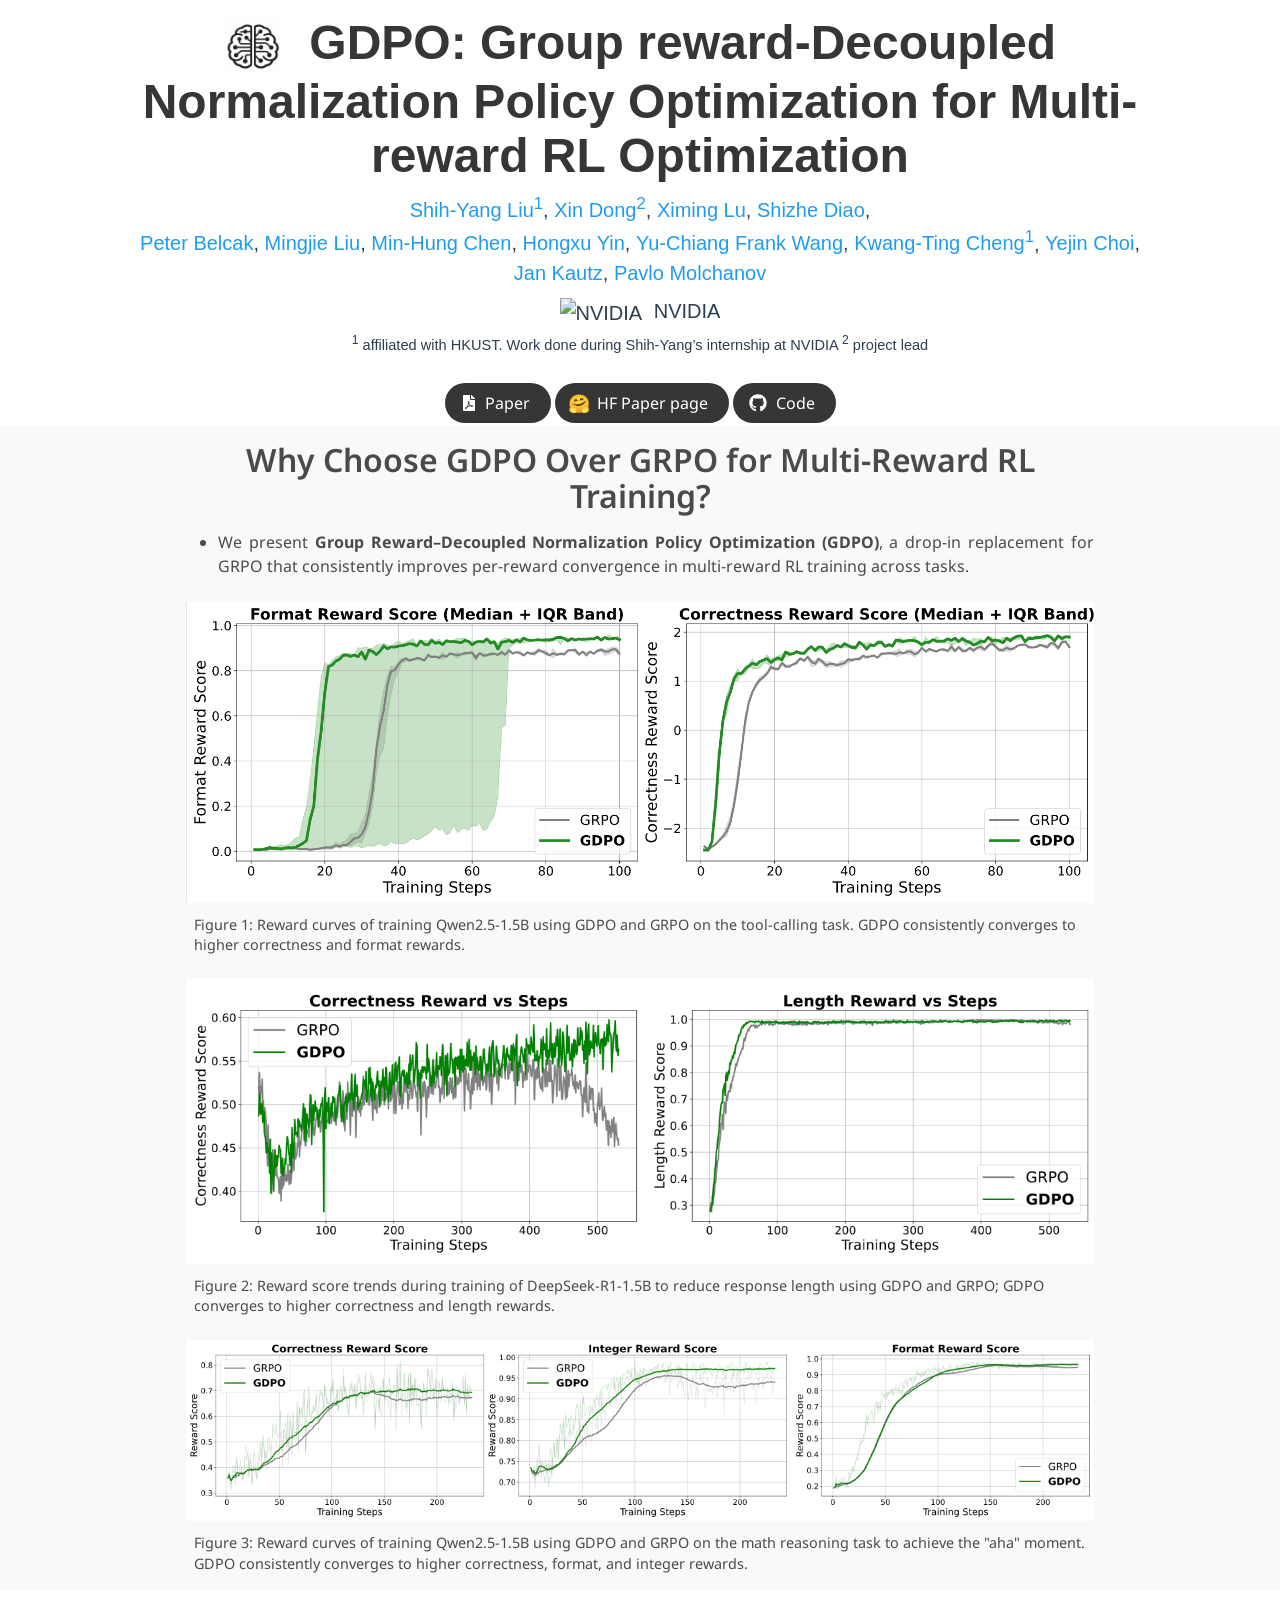
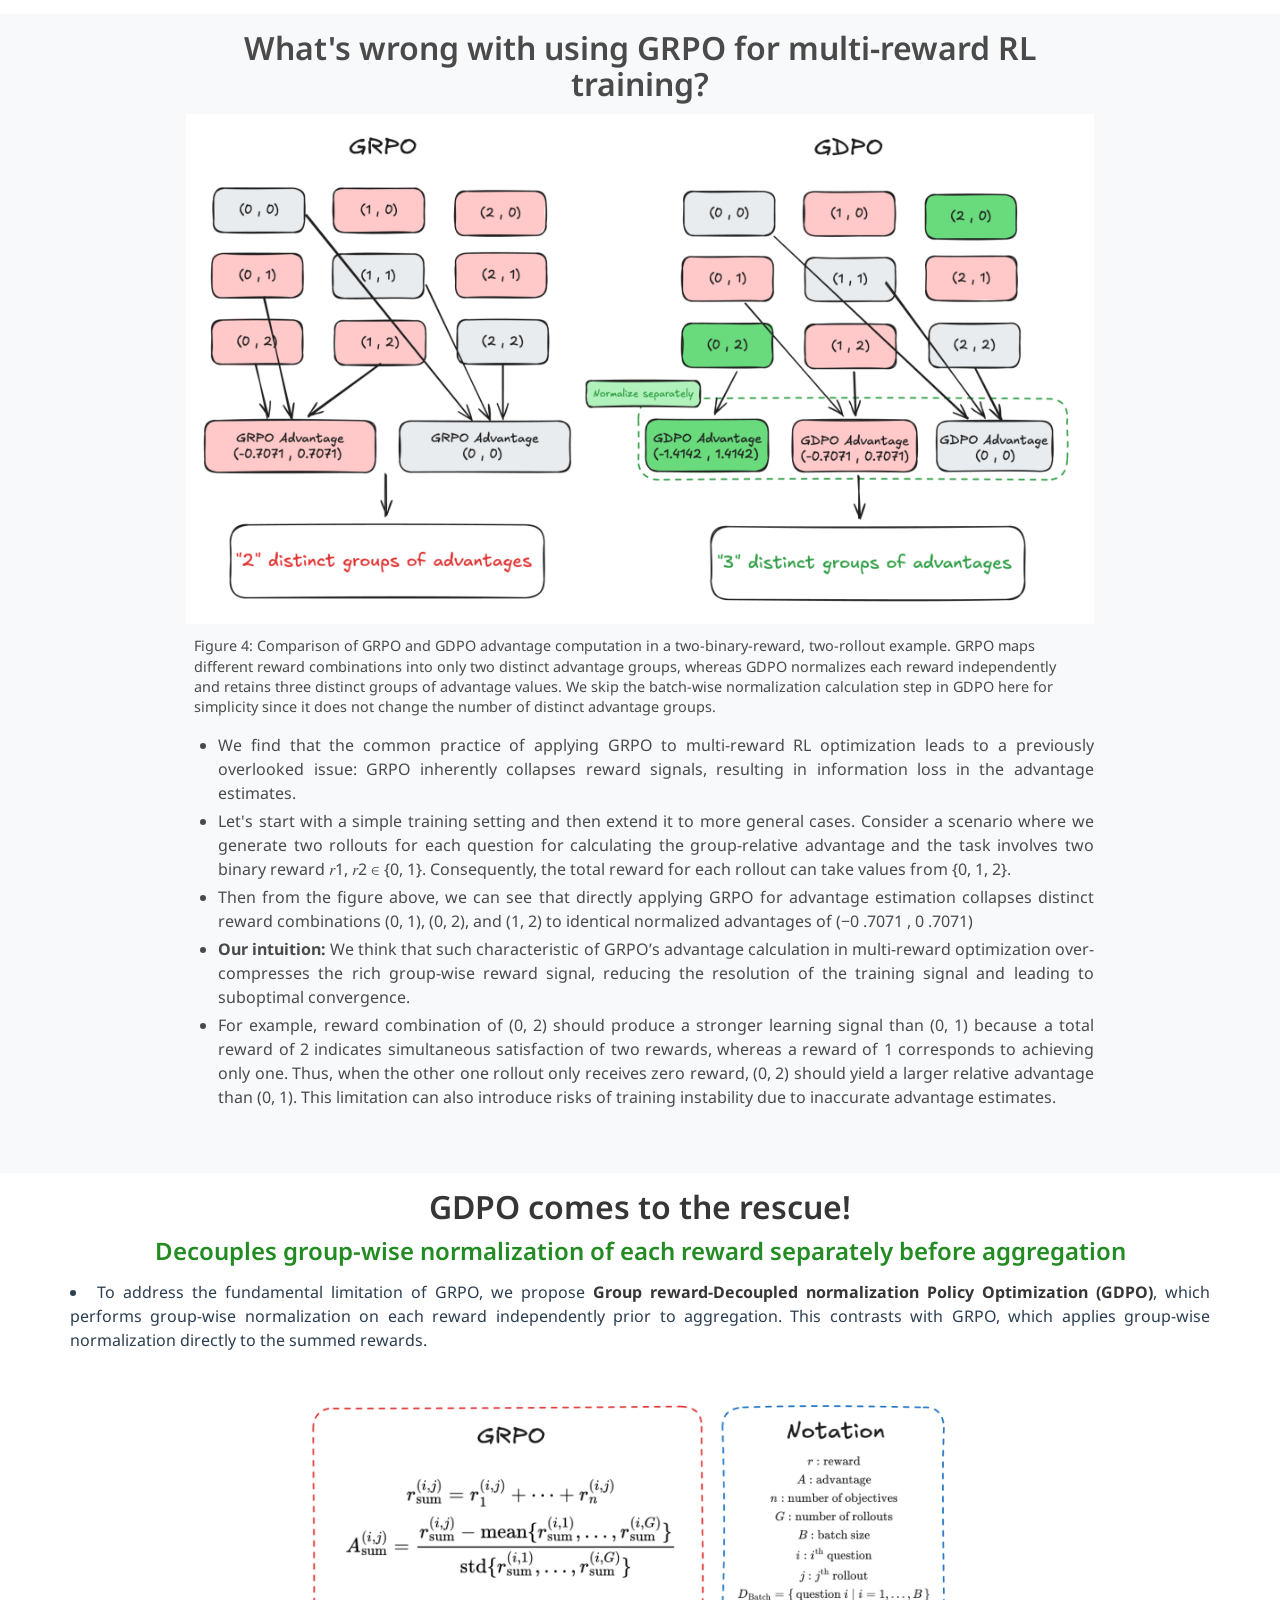
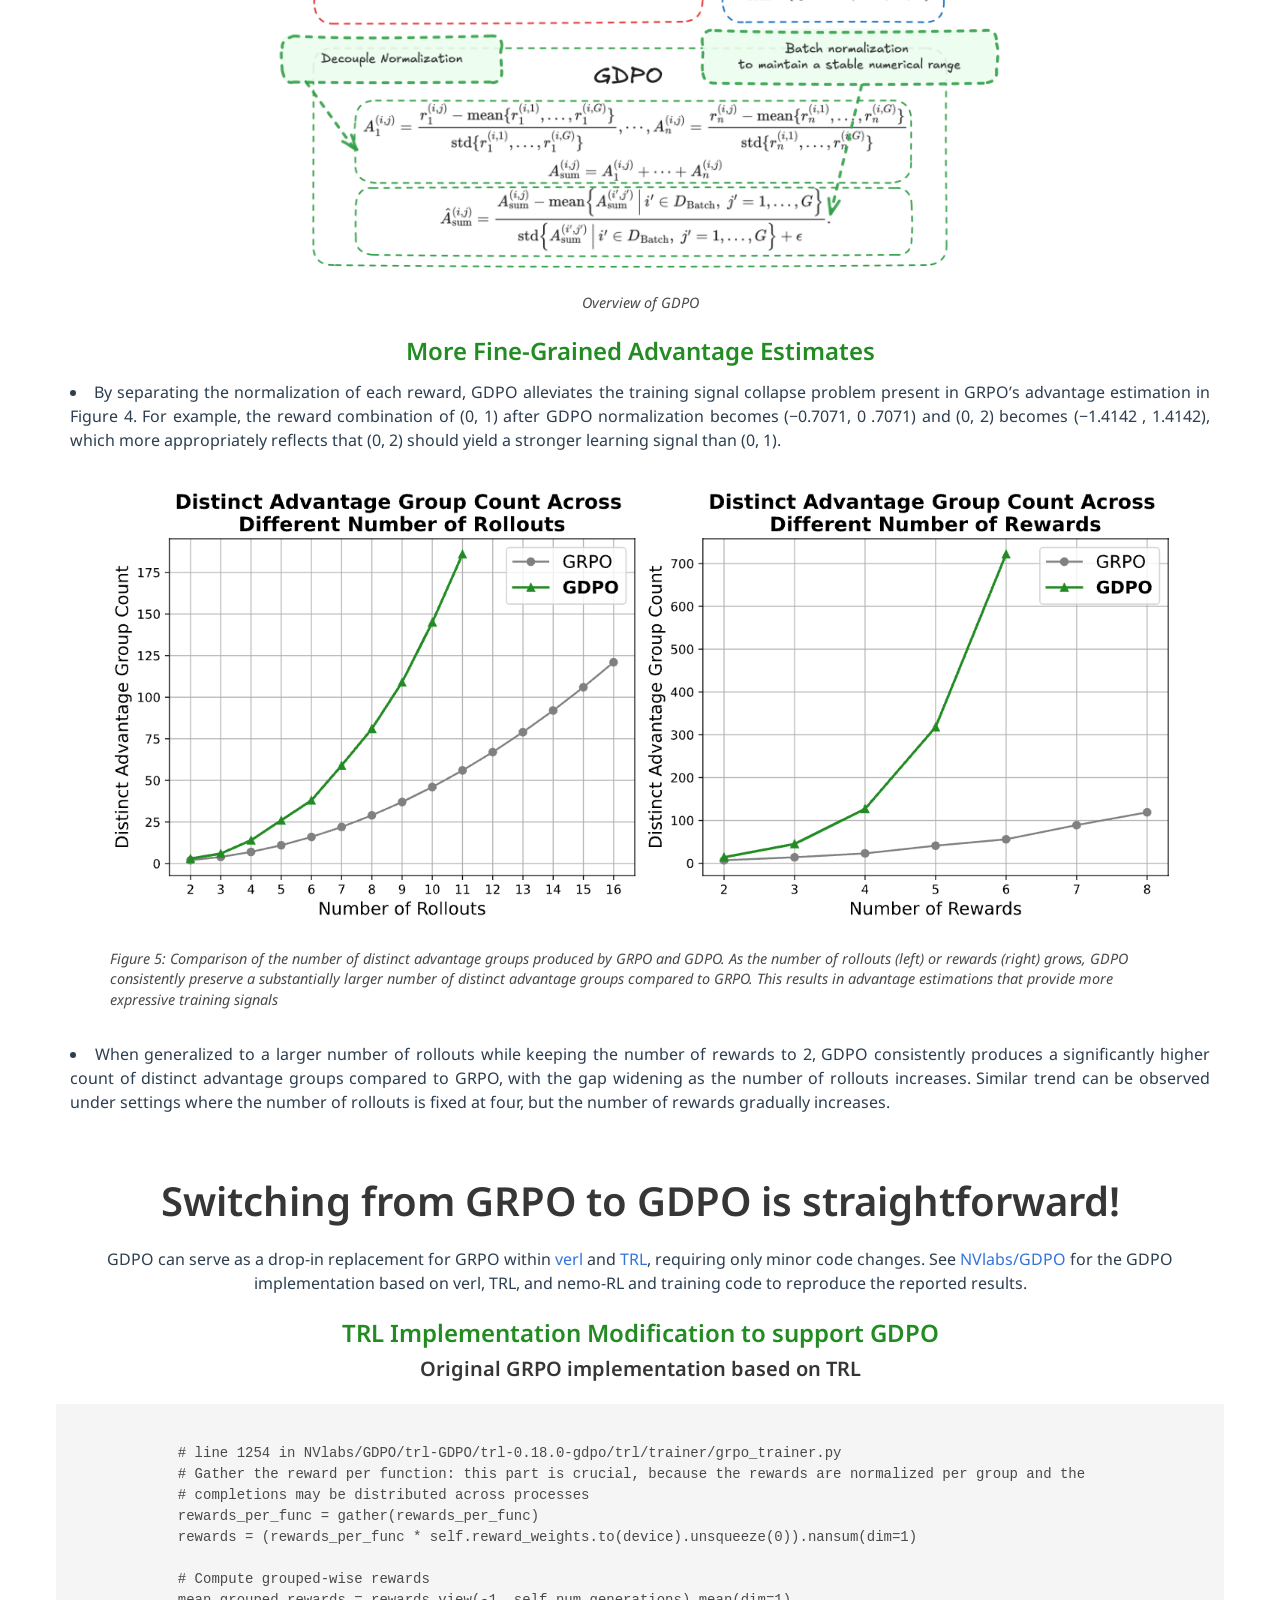
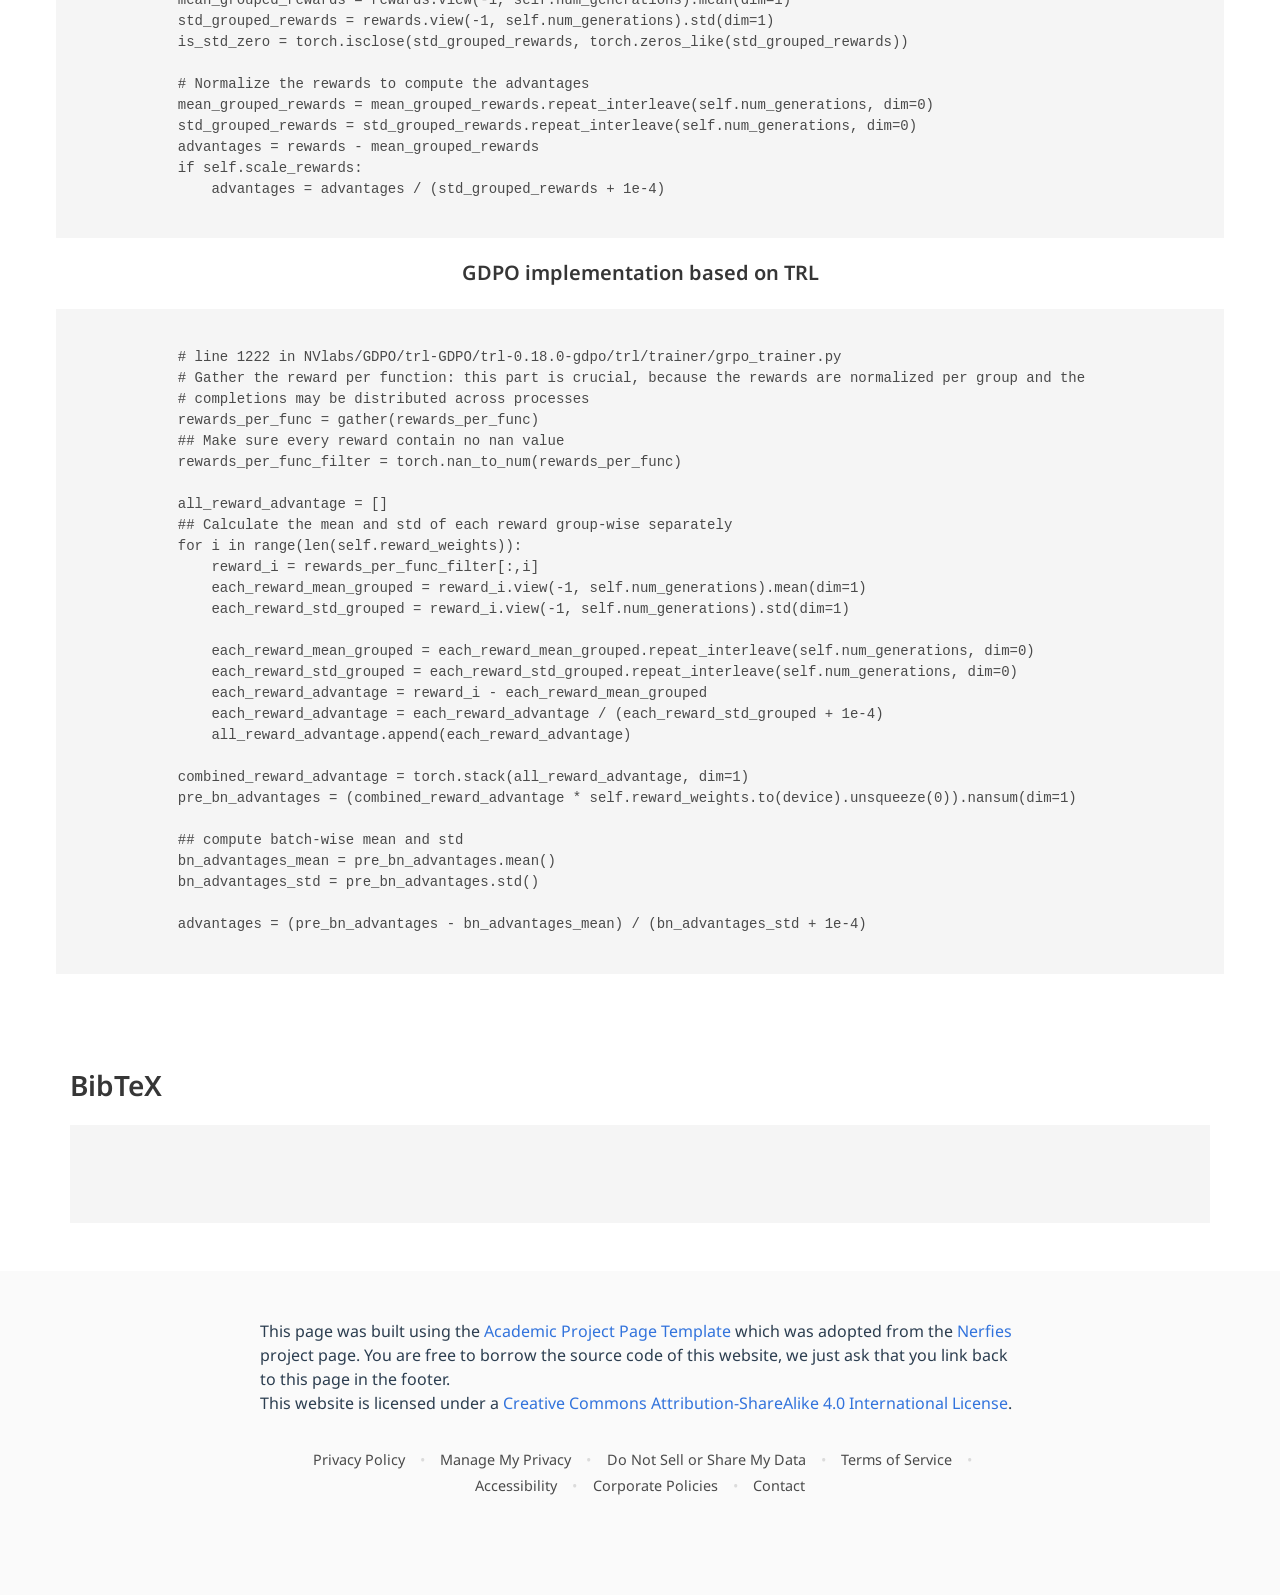
==== index.html @ 25d761a0 "Merge branch 'pages' of github.com:NVlabs/GDPO into pages" ====
<!DOCTYPE html>
<html>
<head>

  

  <meta charset="utf-8">
  <!-- Meta tags for social media banners, these should be filled in appropriatly as they are your "business card" -->
  <!-- Replace the content tag with appropriate information -->
  <meta name="description" content="GDPO: Group reward-Decoupled Normalization Policy Optimization for Multi-reward RL Optimization">
  <meta property="og:title" content="GDPO: Group reward-Decoupled Normalization Policy Optimization for Multi-reward RL Optimization"/>
  <meta property="og:description" content="GDPO: Group reward-Decoupled Normalization Policy Optimization for Multi-reward RL Optimization"/>
  <meta property="og:url" content="https://research.nvidia.com/labs/lpr/gdpo_rl/"/>
  <!-- Path to banner image, should be in the path listed below. Optimal dimenssions are 1200X630-->
  <meta property="og:image" content="static/image/your_banner_image.png" />
  <meta property="og:image:width" content="1200"/>
  <meta property="og:image:height" content="630"/>


  <meta name="twitter:title" content="GDPO: Group reward-Decoupled Normalization Policy Optimization for Multi-reward RL Optimization">
  <meta name="twitter:description" content="GDPO: Group reward-Decoupled Normalization Policy Optimization for Multi-reward RL Optimization">
  <!-- Path to banner image, should be in the path listed below. Optimal dimenssions are 1200X600-->
  <meta name="twitter:image" content="static/images/your_twitter_banner_image.png">
  <meta name="twitter:card" content="summary_large_image">
  <!-- Keywords for your paper to be indexed by-->
  <meta name="keywords" content="KEYWORDS SHOULD BE PLACED HERE">
  <meta name="viewport" content="width=device-width, initial-scale=1">

  <title>GDPO: Group reward-Decoupled Normalization
Policy Optimization for Multi-reward RL
Optimization</title>
  <link rel="icon" type="image/x-icon" href="static/images/gdpo_brain.png">
  <link href="https://fonts.googleapis.com/css?family=Google+Sans|Noto+Sans|Castoro"
  rel="stylesheet">

  <link rel="stylesheet" href="static/css/bulma.min.css">
  <link rel="stylesheet" href="static/css/bulma-carousel.min.css">
  <link rel="stylesheet" href="static/css/bulma-slider.min.css">
  <link rel="stylesheet" href="static/css/fontawesome.all.min.css">
  <link rel="stylesheet"
  href="https://cdn.jsdelivr.net/gh/jpswalsh/academicons@1/css/academicons.min.css">
  <link rel="stylesheet" href="static/css/index.css">

  <link rel="stylesheet" href="https://cdn.jsdelivr.net/npm/bulma@0.9.4/css/bulma.min.css">
  <link rel="stylesheet" href="static/css/index.css">
  <script src="https://d3js.org/d3.v7.min.js"></script>
  <script src="https://code.jquery.com/jquery-3.2.1.slim.min.js" integrity="sha384-KJ3o2DKtIkvYIK3UENzmM7KCkRr/rE9/Qpg6aAZGJwFDMVNA/GpGFF93hXpG5KkN" crossorigin="anonymous"></script>
  <script src="https://ajax.googleapis.com/ajax/libs/jquery/3.5.1/jquery.min.js"></script>
  <script src="https://documentcloud.adobe.com/view-sdk/main.js"></script>
  <script defer src="static/js/fontawesome.all.min.js"></script>
  <script src="static/js/bulma-carousel.min.js"></script>
  <script src="static/js/bulma-slider.min.js"></script>
  <script src="static/js/index.js"></script>

  <link rel="stylesheet"
        href="https://cdnjs.cloudflare.com/ajax/libs/highlight.js/10.0.3/styles/default.min.css">
  <script src="https://cdnjs.cloudflare.com/ajax/libs/highlight.js/10.0.3/highlight.min.js"></script>
  <script>hljs.initHighlightingOnLoad();</script>

  <!-- MathJax for LaTeX rendering -->
  <script>
    MathJax = {
      tex: {
        inlineMath: [['\\(', '\\)']],
        displayMath: [['\\[', '\\]']],
        processEscapes: true,
        processEnvironments: true
      },
      options: {
        skipHtmlTags: ['script', 'noscript', 'style', 'textarea', 'pre']
      }
    };
  </script>
  <script src="https://cdn.jsdelivr.net/npm/mathjax@3/es5/tex-mml-chtml.js" id="MathJax-script" async></script>
  
  <link rel="stylesheet" href="https://cdn.jsdelivr.net/npm/bulma@0.9.3/css/bulma.min.css">
  <link rel="stylesheet" href="static/css/index.css">
  <link rel="stylesheet" href="https://cdnjs.cloudflare.com/ajax/libs/font-awesome/6.4.0/css/all.min.css">

  <script src="https://d3js.org/d3.v7.min.js"></script>
  <script src="https://d3js.org/d3.v7.min.js"></script>
  <script src="https://unpkg.com/d3-sankey@0.12.3/dist/d3-sankey.min.js"></script>
  <script src="https://ajax.googleapis.com/ajax/libs/jquery/3.5.1/jquery.min.js"></script>
  <script src="https://documentcloud.adobe.com/view-sdk/main.js"></script>
  <script defer src="static/js/fontawesome.all.min.js"></script>
  <script src="static/js/bulma-carousel.min.js"></script>
  <script src="static/js/bulma-slider.min.js"></script>
  <script src="static/js/index.js"></script>
  <script src="document_samples.js"></script>
<!-- OneTrust Cookies Consent Notice start for nvidia.com -->
<script src="https://cdn.cookielaw.org/scripttemplates/otSDKStub.js" data-document-language="true" type="text/javascript" charset="UTF-8" data-domain-script="3e2b62ff-7ae7-4ac5-87c8-d5949ecafff5" ></script>
<script type="text/javascript">
function OptanonWrapper() {       
        var event = new Event('bannerLoaded');
        window.dispatchEvent(event);
    }
</script>
<!-- OneTrust Cookies Consent Notice end for nvidia.com -->
<script type="text/javascript" src="https://images.nvidia.com/aem-dam/Solutions/ot-js/ot-custom.js"></script>

<style>
  .policy-links {
    margin-top: 2rem;
    font-size: 0.9rem;
    line-height: 1.8;
  }
  
  .policy-link {
    color: #4a4a4a;
    padding: 0.2rem 0.5rem;
    transition: color 0.3s, background-color 0.3s;
    border-radius: 4px;
  }
  
  .policy-link:hover {
    color: #3273dc;
    background-color: #f5f5f5;
    text-decoration: none;
  }
  
  .separator {
    margin: 0 0.2rem;
    color: #dbdbdb;
  }
  
  @media screen and (max-width: 768px) {
    .policy-links {
      display: flex;
      flex-wrap: wrap;
      justify-content: center;
    }
    
    .policy-link {
      margin: 0.3rem;
    }
    
    .separator {
      display: none;
    }
  }
  
  /* Add these custom styles to your existing styles */
  .container.is-fullwidth {
    max-width: 100%;
    width: 100%;
    padding: 0 1rem;
  }
  
  .content figure.image img.large-diagram {
    width: 100%;
    max-height: 500px;
    object-fit: contain;
  }
  
  .results-table-container {
    overflow-x: auto;
    max-width: 100%;
    width: 100%;
    margin: 0;
    padding: 0;
  }
  
  .table-wrapper {
    padding: 0;
  }
  
  .compact-table {
    font-size: 0.75rem !important;
    width: 100%;
  }
  
  .compact-table th, 
  .compact-table td {
    padding: 0.4em 0.5em !important;
    white-space: nowrap;
  }

  .compact-table strong {
    font-weight: 700;
    color: #209cee;
  }
  
  @media screen and (max-width: 1023px) {
    .results-table-container {
      margin-left: -1rem;
      margin-right: -1rem;
      width: calc(100% + 2rem);
    }
  }
  
  @media screen and (min-width: 1024px) {
    .container.is-fullwidth {
      padding: 0 2rem;
    }
  }

  /* Extend the width of the Pre-training from Scratch section too */
  .container.is-wider {
    max-width: 1344px;
    margin: 0 auto;
  }

  /* 修改图片说明文字样式：单行居中，多行左对齐 */
  figure.image figcaption {
    margin-top: 0.75rem;
    line-height: 1.4;
    color: #4a4a4a;
    font-size: 0.9rem;
    padding: 0 0.5rem;
    text-align: left; /* 默认左对齐 */
    max-width: 100%;
  }
  
  /* 单行文本居中的技巧 */
  figure.image figcaption:not(:has(br)):not([style*="height"])[style*="display: -webkit-box;"] {
    text-align: center;
  }
  
  /* 简单替代方案：检测短文本并居中 */
  figure.image figcaption:not(:has(br)):not([style*="height"]) {
    text-align: center;
  }
  
  /* 表格标题使用相同的样式逻辑 */
  table caption {
    margin-bottom: 1rem;
    color: #4a4a4a;
    font-weight: bold;
    text-align: left;
  }
  
  /* 单行表格标题居中 */
  table caption:not(:has(br)):not([style*="height"]) {
    text-align: center;
  }
</style>
  
<script>
  /* 为处理不同浏览器兼容性的JavaScript函数 */
  window.addEventListener('DOMContentLoaded', function() {
    // 处理图片说明
    document.querySelectorAll('figure.image figcaption').forEach(function(caption) {
      // 如果文本没有换行且宽度不超过一定比例，认为是单行文本
      if (caption.offsetHeight < 24 && caption.textContent.length < 100) {
        caption.style.textAlign = 'center';
      } else {
        caption.style.textAlign = 'left';
      }
    });
    
    // 处理表格标题
    document.querySelectorAll('table caption').forEach(function(caption) {
      if (caption.offsetHeight < 24 && caption.textContent.length < 100) {
        caption.style.textAlign = 'center';
      } else {
        caption.style.textAlign = 'left';
      }
    });
  });
</script>

</head>
<body>

  <section class="hero" style="margin-bottom: -30px;">
    <div class="hero-body" style="padding: 1rem 1.5rem;">
      <div class="container is-max-desktop">
        <div class="columns is-centered">
          <div class="column has-text-centered">
            <h1 class="title is-1 publication-title" style="margin-bottom: 0.5rem;">
              <img src="./static/images/gdpo_brain.png" alt="DLER" style="height: 1.2em; vertical-align: middle; margin-right: 0.3em; display: inline-block;">
              GDPO: Group reward-Decoupled Normalization Policy Optimization for Multi-reward RL Optimization
            </h1>
            <div class="is-size-5 publication-authors" style="margin-bottom: 0.5rem;">
              <!-- Paper authors -->
                <span class="author-block">
                  <a href="https://nbasyl.github.io/" target="_blank">Shih-Yang Liu<sup>1</sup></a>,</span>
                  <span class="author-block">
                    <a href="https://simonxin.com/" target="_blank">Xin Dong<sup>2</sup></a>,</span>
                    <span class="author-block">
                      <a href="https://gloriaximinglu.github.io/" target="_blank">Ximing Lu</a>,</span>
                      <span class="author-block">
                        <a href="https://shizhediao.github.io/" target="_blank">Shizhe Diao</a>,</span>
                    <span class="author-block">
                      <span class="author-block">
                        <a href="https://pbelcak.com/" target="_blank">Peter Belcak</a>,</span>
                    <span class="author-block">
                      <a href="https://research.nvidia.com/person/mingjie-liu" target="_blank"> Mingjie Liu</a>,</span>
                      <span class="author-block">
                        <a href="https://minhungchen.netlify.app/" target="_blank">Min-Hung Chen</a>,</span>
                        <span class="author-block">
                          <a href="https://hongxu-yin.github.io/" target="_blank">Hongxu Yin</a>,</span>
                          <span class="author-block">
                            <a href="https://vllab.ee.ntu.edu.tw/ycwang.html" target="_blank">Yu-Chiang Frank Wang</a>,</span>
                            <span class="author-block">
                              <a href="https://seng.hkust.edu.hk/about/people/faculty/tim-kwang-ting-cheng" target="_blank">Kwang-Ting Cheng<sup>1</sup></a>,</span>
                              <span class="author-block">
                                <a href="https://yejinc.github.io/" target="_blank">Yejin Choi</a>,</span>
                                <span class="author-block">
                                          <span class="author-block">
                                            <a href="https://jankautz.com/" target="_blank">Jan Kautz</a>,</span>                                
                                              <span class="author-block">
                                                <a href="https://www.pmolchanov.com/" target="_blank">Pavlo Molchanov</a></span>

                </div>

                  <div class="is-size-5 publication-authors" style="margin-bottom: 0.5rem;">
                    <span class="author-block">
                      <img src="https://www.nvidia.com/favicon.ico" alt="NVIDIA" style="width: 2em; height: 2em; vertical-align: middle; margin-right: 0.3em;">
                      NVIDIA
                    </span>
                    <span class="eql-cntrb"><small><br><sup>1</sup> affiliated with HKUST. Work done during Shih-Yang’s internship at NVIDIA <sup>2</sup> project lead</small></span>
                  </div>

                  <div class="column has-text-centered" style="margin-bottom: 0;">
                    <div class="publication-links">
                         <!-- Arxiv PDF link -->
                      <span class="link-block">
                        <a href="" target="_blank"
                        class="external-link button is-normal is-rounded is-dark">
                        <span class="icon">
                          <i class="fas fa-file-pdf"></i>
                        </span>
                        <span>Paper</span>
                      </a>
                    </span>

                    <span class="link-block">
                      <a href="" target="_blank" class="external-link button is-normal is-rounded is-dark">
                        <span class="icon" style="font-size:18px">🤗</span>
                        <span>HF Paper page</span>
                      </a>
                    </span>
                    <!-- <span class="link-block">
                        <a href="https://huggingface.co/datasets/nvidia/ClimbMix" class="external-link button is-normal is-rounded is-dark">
                          <span class="icon" style="font-size:18px"></span>
                          <span>Code</span>
                        </a>
                      </span> -->
                      <span class="link-block">
                        <a href="https://github.com/NVlabs/GDPO" target="_blank" class="external-link button is-normal is-rounded is-dark">
                          <span class="icon" style="font-size:18px">
                            <i class="fab fa-github"></i>
                          </span>
                          <span>Code</span>
                        </a>
                      </span>

                    <!-- Supplementary PDF link -->
                    <!-- <span class="link-block">
                      <a href="static/pdfs/supplementary_material.pdf" target="_blank"
                      class="external-link button is-normal is-rounded is-dark">
                      <span class="icon">
                        <i class="fas fa-file-pdf"></i>
                      </span>
                      <span>Supplementary</span>
                    </a>
                  </span> -->

                  <!-- Github link -->
                  <!-- <span class="link-block">
                    <a href="https://github.com/YOUR REPO HERE" target="_blank"
                    class="external-link button is-normal is-rounded is-dark">
                    <span class="icon">
                      <i class="fab fa-github"></i>
                    </span>
                    <span>Code</span>
                  </a>
                </span> -->

                <!-- ArXiv abstract Link -->
                <!-- <span class="link-block">
                  <a href="https://arxiv.org/abs/<ARXIV PAPER ID>" target="_blank"
                  class="external-link button is-normal is-rounded is-dark">
                  <span class="icon">
                    <i class="ai ai-arxiv"></i>
                  </span>
                  <span>arXiv</span>
                  </a>
                </span> -->

            </div>
          </div>
        </div>
      </div>
    </div>
  </div>
</section>



<section class="section hero is-light" style="padding: 1rem 1.5rem; margin-top: 0px;">
  <div class="container is-max-desktop">
    <div class="columns is-centered has-text-centered">
      <div class="column is-four-fifths">
        <h2 class="title is-3" style="margin-bottom: 0.75rem;">Why Choose GDPO Over GRPO for Multi-Reward RL Training?</h2>
        <div class="content has-text-justified">
          <ul>
            <li>
              We present <strong>Group Reward–Decoupled Normalization Policy Optimization (GDPO)</strong>, a drop-in replacement for GRPO that consistently improves per-reward convergence in multi-reward RL training across tasks.
            </li>
          </ul>
        </div>
          <figure class="image">
            <img src="static/images/tool_gdpo.png" alt="CLIMB Data Filtering Architecture">
            <figcaption>Figure 1: Reward curves of training Qwen2.5-1.5B using GDPO and GRPO on the tool-calling task. GDPO consistently converges to higher correctness and format rewards.</figcaption>
          </figure>
          <!-- add some space here -->
          <!-- <br> -->
          <!-- <figure class="image">
            <img src="static/images/gsm8k_gdpo.png" alt="CLIMB Data Filtering Architecture">
            <figcaption>Figure 2: .</figcaption>
          </figure> -->
          <br>
          <figure class="image">
            <img src="static/images/gdpo_dsr1.png" alt="CLIMB Data Filtering Architecture">
            <figcaption>Figure 2: Reward score trends during training of DeepSeek-R1-1.5B to reduce response length using GDPO and GRPO; GDPO converges to higher correctness and length rewards.</figcaption>
          </figure>
          <br>
          <figure class="image">
            <img src="static/images/gsm8k_plot.png" alt="CLIMB Data Filtering Architecture">
            <figcaption>Figure 3: Reward curves of training Qwen2.5-1.5B using GDPO and GRPO on the math reasoning task to achieve the "aha" moment. GDPO consistently converges to higher correctness, format, and integer rewards.</figcaption>
          </figure>
          <!-- <figure style="position: relative; left: 50%; transform: translateX(-50%); width: 120%; text-align:center;">
            <div style="
              display: flex;
              justify-content: center;
              align-items: flex-start;
              gap: 24px;
              flex-wrap: wrap;
            ">
              <figure style="text-align: center; flex: 1 1 48%; max-width: 48%;">
                <img src="static/images/plot_TRI_7B.png" alt="SFT-trained model" style="width: 100%; height: auto; object-fit: contain;">
                <figcaption style="margin-top: 6px;">(a)</figcaption>
              </figure>
          
              <figure style="text-align: center; flex: 1 1 48%; max-width: 48%;">
                <img src="static/images/latency_7b_1.png" alt="RL-trained model" style="width: 100%; height: auto; object-fit: contain;">
                <figcaption style="margin-top: 6px;">(b)</figcaption>
              </figure>
            </div>
          
            <figcaption style="text-align: center; margin-top: 10px;">
              Figure 2: (a) DLER achieves state-of-the-art accuracy/length trade-offs, shortening CoT by up to 70% without losing accuracy. (b) On AIME-24, DLER-R1 models enable better test-time scaling.
            </figcaption>
          </figure> -->
      </div>
    </div>
  </div>
</section>

<br>
<!-- Paper abstract -->
<section class="section hero is-light" style="padding: 1rem 1.5rem; margin-top: 0px;">
  <div class="container is-max-desktop">
    <div class="columns is-centered has-text-centered">
      <div class="column is-four-fifths">
        <h2 class="title is-3" style="margin-bottom: 0.75rem;">What's wrong with using GRPO for multi-reward RL training?</h2>
          <figure class="image">
            <img src="static/images/gdpo_toy.png" alt="CLIMB Data Filtering Architecture">
            <figcaption>Figure 4: Comparison of GRPO and GDPO advantage computation in a two-binary-reward, two-rollout
                  example. GRPO maps different reward combinations into only two distinct advantage groups, whereas
                  GDPO normalizes each reward independently and retains three distinct groups of advantage values. We skip
                  the batch-wise normalization calculation step in GDPO here for simplicity since it does not change the number
                  of distinct advantage groups.</figcaption>
          </figure>
        <div class="content has-text-justified">
          <ul>
            <li>
              We find that the common practice of applying GRPO to multi-reward RL optimization leads to a previously overlooked issue: GRPO inherently collapses reward signals, resulting in information loss in the advantage estimates.
            </li>
            <li>
              Let's start with a simple training setting and then extend it to more general cases. Consider a scenario where we generate two rollouts for each question for calculating the group-relative advantage and the task involves two binary reward 𝑟1, 𝑟2 ∈ {0, 1}. Consequently, the total
              reward for each rollout can take values from {0, 1, 2}.
            </li>
            <li>
              Then from the figure above, we can see that directly applying GRPO for advantage estimation collapses distinct reward combinations (0, 1), (0, 2), and (1, 2) to identical normalized advantages of (−0 .7071 , 0 .7071)
            </li>
            <li>
              <strong>Our intuition:</strong> We think that such characteristic of GRPO’s advantage calculation in multi-reward optimization over-compresses the rich group-wise reward signal, reducing the resolution of the training signal and leading to suboptimal convergence.
            </li>
            <li>
              For example, reward combination of (0, 2) should produce a stronger learning
signal than (0, 1) because a total reward of 2 indicates simultaneous satisfaction of two rewards, whereas a
reward of 1 corresponds to achieving only one. Thus, when the other one rollout only receives zero reward,
(0, 2) should yield a larger relative advantage than (0, 1). This limitation can also introduce risks of training
instability due to inaccurate advantage estimates. 
            </li>
          </ul>
        </div>

          <!-- add some space here -->
          <br>
          <!-- <figure style="position: relative; left: 50%; transform: translateX(-50%); width: 120%; text-align:center;">
            <div style="
              display: flex;
              justify-content: center;
              align-items: flex-start;
              gap: 24px;
              flex-wrap: wrap;
            ">
              <figure style="text-align: center; flex: 1 1 48%; max-width: 48%;">
                <img src="static/images/plot_TRI_7B.png" alt="SFT-trained model" style="width: 100%; height: auto; object-fit: contain;">
                <figcaption style="margin-top: 6px;">(a)</figcaption>
              </figure>
          
              <figure style="text-align: center; flex: 1 1 48%; max-width: 48%;">
                <img src="static/images/latency_7b_1.png" alt="RL-trained model" style="width: 100%; height: auto; object-fit: contain;">
                <figcaption style="margin-top: 6px;">(b)</figcaption>
              </figure>
            </div>
          
            <figcaption style="text-align: center; margin-top: 10px;">
              Figure 2: (a) DLER achieves state-of-the-art accuracy/length trade-offs, shortening CoT by up to 70% without losing accuracy. (b) On AIME-24, DLER-R1 models enable better test-time scaling.
            </figcaption>
          </figure> -->
      </div>
    </div>
  </div>
</section>
<!-- End paper abstract -->


<!-- Overview Section -->
<section class="section" style="padding-top: 1rem; padding-bottom: 1rem;">
  <div class="container is-max-desktop">
    <div class="columns is-centered has-text-centered">
      <div class="column">
        <h2 class="title is-3" style="margin-bottom: 0.75rem;">GDPO comes to the rescue!</h2>
        <div class="content">
          <h3 class="title is-4" style="margin-bottom: 0.75rem; color:forestgreen;">Decouples group-wise normalization of each reward separately before aggregation</h3></li>
          <div class="content has-text-justified mt-4">
            <li>
              To address the fundamental limitation of GRPO, we propose <strong>Group reward-Decoupled normalization Policy Optimization (GDPO)</strong>, which performs group-wise normalization on each reward independently prior to aggregation. This contrasts with GRPO, which applies group-wise normalization directly to the summed rewards.           
            </li>
          </div>
          <figure class="image">
            <img src="static/images/GDPO_FORMULA.png" alt="CLIMB Data Filtering Architecture" style="width: 70%; height: auto;">
            <figcaption>Overview of GDPO</figcaption>
          </figure>
        </div>
        <div class="content">
          <h3 class="title is-4" style="margin-bottom: 0.75rem; color:forestgreen;">More Fine-Grained Advantage Estimates</h3></li>
          <div class="content has-text-justified mt-4">
            <li>
              By separating the normalization of each reward, GDPO alleviates the training signal collapse problem present in GRPO’s advantage estimation in Figure 4. For example, the reward combination of (0, 1) after GDPO normalization becomes (−0.7071, 0 .7071) and (0, 2) becomes (−1.4142 , 1.4142), which more appropriately reflects that (0, 2) should yield a stronger learning signal than (0, 1).
            </li>
          </div>
          <figure class="image">
            <img src="static/images/distinct_count.png" alt="CLIMB Data Filtering Architecture">
            <figcaption>Figure 5: Comparison of the number of distinct advantage groups produced by GRPO and GDPO. As the number of rollouts (left) or rewards (right) grows, GDPO consistently preserve a substantially larger number of distinct advantage groups compared to GRPO. This results in advantage estimations that provide more expressive training signals</figcaption>
          </figure>
          <div class="content has-text-justified mt-4">
            <li>
              When generalized to a larger number of rollouts while keeping the number of rewards to 2, GDPO consistently produces a significantly higher count of distinct advantage groups compared to GRPO, with the gap widening as the number of rollouts increases.
              Similar trend can be observed under settings where the number of rollouts is fixed at four, but the number of rewards gradually increases.
            </li>
          </div>
        </div>
        <!-- <div class="content">
          <h3 class="title is-4" style="margin-bottom: 0.75rem; color:forestgreen;">Length Penalty Over-sparsify Training Signal</h3></li>
          <div class="content has-text-justified mt-4">
            <p>
              Applying length penalty makes early training too difficult and later stages dominated by easy samples. We adopt Dynamic Sampling, which filters out overly easy/hard prompts and extreme response lengths, yielding balanced training signals and better length control.
            </p>
          </div>
          <figure class="image">
            <img src="static/images/ds_filter_combined.png" alt="CLIMB Data Filtering Architecture">
            <figcaption>Figure 4: Left: Ratio of training prompts with all 16 rollouts receiving zero reward, including those caused by exceeding the truncation length. Around half of the prompts fall into this category early in training, weakening the signal and biasing the model toward easier prompts that model already know how to solve within the target length. Right: Ratio of training prompts with all 16 rollouts receiving reward score of one steadily increases, while average response length declines and remains markedly shorter than that for prompts whose rollouts all receive a reward of zero.</figcaption>
          </figure>
        </div> -->
      </div>
    </div>
  </div>
</section>




<section class="section">
  <div class="container is-fullwidth">
    <div class="columns is-centered has-text-centered">
      <div class="column">
        <h2 class="title is-2">Switching from GRPO to GDPO is straightforward!</h2>


        <p>
          GDPO can serve as a drop-in replacement for GRPO within
          <a href="https://github.com/volcengine/verl" target="_blank" rel="noopener noreferrer">verl</a>
          and
          <a href="https://github.com/huggingface/trl" target="_blank" rel="noopener noreferrer">TRL</a>,
          requiring only minor code changes. See <a href="https://github.com/NVlabs/GDPO" target="_blank" rel="noopener noreferrer">NVlabs/GDPO</a> for the GDPO implementation based on verl, TRL, and nemo-RL and training code to reproduce the reported results.
        </p>
        <br>
        <h3 class="title is-4" style="margin-bottom: 0.75rem; color:forestgreen;">TRL Implementation Modification to support GDPO</h3>
        <h6 class="title is-5">Original GRPO implementation based on TRL</h6>
        <div class="content has-text-left">
          <pre><code class="python">
            # line 1254 in NVlabs/GDPO/trl-GDPO/trl-0.18.0-gdpo/trl/trainer/grpo_trainer.py
            # Gather the reward per function: this part is crucial, because the rewards are normalized per group and the
            # completions may be distributed across processes
            rewards_per_func = gather(rewards_per_func)
            rewards = (rewards_per_func * self.reward_weights.to(device).unsqueeze(0)).nansum(dim=1)

            # Compute grouped-wise rewards
            mean_grouped_rewards = rewards.view(-1, self.num_generations).mean(dim=1)
            std_grouped_rewards = rewards.view(-1, self.num_generations).std(dim=1)
            is_std_zero = torch.isclose(std_grouped_rewards, torch.zeros_like(std_grouped_rewards))

            # Normalize the rewards to compute the advantages
            mean_grouped_rewards = mean_grouped_rewards.repeat_interleave(self.num_generations, dim=0)
            std_grouped_rewards = std_grouped_rewards.repeat_interleave(self.num_generations, dim=0)
            advantages = rewards - mean_grouped_rewards
            if self.scale_rewards:
                advantages = advantages / (std_grouped_rewards + 1e-4)
          </code></pre>
        </div>
        <h6 class="title is-5">GDPO implementation based on TRL</h6>
        <div class="content has-text-left">
          <pre><code class="python">
            # line 1222 in NVlabs/GDPO/trl-GDPO/trl-0.18.0-gdpo/trl/trainer/grpo_trainer.py
            # Gather the reward per function: this part is crucial, because the rewards are normalized per group and the
            # completions may be distributed across processes
            rewards_per_func = gather(rewards_per_func)
            ## Make sure every reward contain no nan value
            rewards_per_func_filter = torch.nan_to_num(rewards_per_func)

            all_reward_advantage = []
            ## Calculate the mean and std of each reward group-wise separately
            for i in range(len(self.reward_weights)):
                reward_i = rewards_per_func_filter[:,i]
                each_reward_mean_grouped = reward_i.view(-1, self.num_generations).mean(dim=1)
                each_reward_std_grouped = reward_i.view(-1, self.num_generations).std(dim=1)

                each_reward_mean_grouped = each_reward_mean_grouped.repeat_interleave(self.num_generations, dim=0)
                each_reward_std_grouped = each_reward_std_grouped.repeat_interleave(self.num_generations, dim=0)
                each_reward_advantage = reward_i - each_reward_mean_grouped
                each_reward_advantage = each_reward_advantage / (each_reward_std_grouped + 1e-4)
                all_reward_advantage.append(each_reward_advantage)

            combined_reward_advantage = torch.stack(all_reward_advantage, dim=1)
            pre_bn_advantages = (combined_reward_advantage * self.reward_weights.to(device).unsqueeze(0)).nansum(dim=1)

            ## compute batch-wise mean and std
            bn_advantages_mean = pre_bn_advantages.mean()
            bn_advantages_std = pre_bn_advantages.std()

            advantages = (pre_bn_advantages - bn_advantages_mean) / (bn_advantages_std + 1e-4)
          </code></pre>
        </div>
      </div>
    </div>
  </div>
</section>




<!-- Cluster Table Section -->

<!-- End Cluster Table Section -->


<!--BibTex citation -->
  <section class="section" id="BibTeX">
    <div class="container is-max-desktop content">
      <h2 class="title">BibTeX</h2>
      <pre><code>
 
      </code></pre>
    </div>
</section>
<!--End BibTex citation -->

  <footer class="footer">
  <div class="container">
    <div class="columns is-centered">
      <div class="column is-8">
        <div class="content">

          <p>
            This page was built using the <a href="https://github.com/eliahuhorwitz/Academic-project-page-template" target="_blank">Academic Project Page Template</a> which was adopted from the <a href="https://nerfies.github.io" target="_blank">Nerfies</a> project page.
            You are free to borrow the source code of this website, we just ask that you link back to this page in the footer. <br> This website is licensed under a <a rel="license"  href="http://creativecommons.org/licenses/by-sa/4.0/" target="_blank">Creative
            Commons Attribution-ShareAlike 4.0 International License</a>.
          </p>

          <div class="policy-links has-text-centered">
            <a href="https://www.nvidia.com/en-us/about-nvidia/privacy-policy/" target="_blank" rel="noopener" class="policy-link">Privacy Policy</a>
            <span class="separator">•</span>
            <a href="https://www.nvidia.com/en-us/privacy-center/" target="_blank" rel="noopener" class="policy-link">Manage My Privacy</a>
            <span class="separator">•</span>
            <a href="https://www.nvidia.com/en-us/preferences/email-preferences/" target="_blank" rel="noopener" class="policy-link">Do Not Sell or Share My Data</a>
            <span class="separator">•</span>
            <a href="https://www.nvidia.com/en-us/about-nvidia/terms-of-service/" target="_blank" rel="noopener" class="policy-link">Terms of Service</a>
            <span class="separator">•</span>
            <a href="https://www.nvidia.com/en-us/about-nvidia/accessibility/" target="_blank" rel="noopener" class="policy-link">Accessibility</a>
            <span class="separator">•</span>
            <a href="https://www.nvidia.com/en-us/about-nvidia/company-policies/" target="_blank" rel="noopener" class="policy-link">Corporate Policies</a>
            <span class="separator">•</span>
            <a href="https://www.nvidia.com/en-us/contact/" target="_blank" rel="noopener" class="policy-link">Contact</a>
          </div>

        </div>
      </div>
    </div>
  </div>
</footer>

  </body>
  </html>
---- static/css/index.css ----
/* Updated color scheme - light, sophisticated, minimalist */
:root {
  --primary-color: #4a6fa5;      /* Sophisticated blue */
  --secondary-color: #98b6e4;    /* Light blue */
  --accent-color: #6d9dc5;       /* Medium blue */
  --light-bg: #f8f9fa;           /* Very light gray */
  --dark-text: #2c3e50;          /* Dark slate */
  --medium-text: #546e7a;        /* Medium slate */
  --light-text: #78909c;         /* Light slate */
  --border-color: #e0e6ed;       /* Light border */
  --hover-color: #edf2f7;        /* Very light blue/gray */
}

body {
  font-family: 'Noto Sans', sans-serif;
  color: var(--dark-text);
  background-color: white;
}

.footer .icon-link {
    font-size: 25px;
    color: #000;
}

.link-block a {
    margin-top: 5px;
    margin-bottom: 5px;
}

.dnerf {
  font-variant: small-caps;
}

.teaser .hero-body {
  padding-top: 0;
  padding-bottom: 3rem;
}

.teaser {
  font-family: 'Google Sans', sans-serif;
}

.publication-title {
}

.publication-banner {
  max-height: parent;
}

.publication-banner video {
  position: relative;
  left: auto;
  top: auto;
  transform: none;
  object-fit: fit;
}

.publication-header .hero-body {
}

.publication-title {
    font-family: 'Google Sans', sans-serif;
}

.publication-authors {
    font-family: 'Google Sans', sans-serif;
}

.publication-venue {
    color: #555;
    width: fit-content;
    font-weight: bold;
}

.publication-awards {
    color: #ff3860;
    width: fit-content;
    font-weight: bolder;
}

.publication-authors {
}

.publication-authors a {
   color: hsl(204, 86%, 53%) !important;
}

.publication-authors a:hover {
    text-decoration: underline;
}

.author-block {
  display: inline-block;
}

.publication-banner img {
}

.publication-authors {
  /*color: #4286f4;*/
}

.publication-video {
    position: relative;
    width: 100%;
    height: 0;
    padding-bottom: 56.25%;

    overflow: hidden;
    border-radius: 10px !important;
}

.publication-video iframe {
    position: absolute;
    top: 0;
    left: 0;
    width: 100%;
    height: 100%;
}

.publication-body img {
}

.results-carousel {
  overflow: hidden;
}

.results-carousel .item {
  margin: 5px;
  overflow: hidden;
  padding: 20px;
  font-size: 0;
}

.results-carousel video {
  margin: 0;
}

.slider-pagination .slider-page {
  background: #000000;
}

.eql-cntrb { 
  font-size: smaller;
}

/* Add these styles to your CSS file */
#treemap-container {
  position: relative;
  width: 100%;
  height: 700px;
  margin: 20px 0;
}

#treemap {
  width: 100%;
  height: 100%;
  background-color: #f5f5f5;
  border-radius: 8px;
}

.treemap-cell {
  position: absolute;
  border: 2px solid white;
  overflow: hidden;
  cursor: pointer;
  border-radius: 8px;
  transition: all 0.3s ease;
  box-shadow: 0 1px 3px rgba(0,0,0,0.08);
}

.treemap-cell:hover {
  opacity: 0.9;
  box-shadow: 0 3px 6px rgba(0,0,0,0.12);
}

.treemap-label {
  padding: 10px;
  font-size: 13px;
  color: white;
  text-shadow: 0 1px 1px rgba(0,0,0,0.3);
  font-weight: 500;
}

#details-panel {
  margin-top: 20px;
  padding: 24px;
  background: white;
  border-radius: 12px;
  box-shadow: 0 2px 12px rgba(0,0,0,0.06);
  transition: all 0.3s ease;
  border: 1px solid var(--border-color);
}

#details-panel h3 {
  margin-bottom: 12px;
  color: var(--dark-text);
  font-weight: 600;
}

#details-panel p {
  color: var(--medium-text);
  line-height: 1.6;
}

.is-hidden {
  display: none;
}

.container.is-fluid {
  padding-left: 32px;
  padding-right: 32px;
  max-width: none;
}

.visualization-container {
  position: relative;
  width: 100%;
}

.visualization-panel {
  width: 100%;
  height: 500px;
  overflow: hidden;
  background-color: white;
  border-radius: 12px;
  transition: all 0.3s ease;
}

#visualization {
  position: relative;
  width: 100%;
  height: 650px;
  border: 1px solid var(--border-color);
  border-radius: 12px;
  background-color: var(--light-bg);
  overflow: hidden;
  box-shadow: 0 2px 8px rgba(0,0,0,0.04);
}

#visualization svg {
  display: block;
  margin: 0 auto;
}

#cluster-view, #treemap-view {
  background-color: white;
  border-radius: 12px;
  box-shadow: 0 2px 8px rgba(0,0,0,0.06);
  transition: all 0.3s ease;
  border: 1px solid var(--border-color);
}

.cluster-point {
  transition: all 0.3s ease;
}

.category-label-bg {
  transition: all 0.3s ease;
}

.category-label, .treemap-label {
  font-family: Arial, sans-serif;
  pointer-events: none;
  transition: all 0.3s ease;
}

.treemap-rect {
  transition: all 0.3s ease;
}

.circle-tooltip {
  position: absolute;
  padding: 10px 14px;
  background: rgba(255, 255, 255, 0.95);
  color: var(--dark-text);
  border-radius: 8px;
  pointer-events: none;
  font-size: 12px;
  max-width: 220px;
  z-index: 1000;
  box-shadow: 0 2px 12px rgba(0,0,0,0.1);
  border: 1px solid var(--border-color);
}

.subcategory {
  display: flex;
  align-items: center;
  margin-bottom: 8px;
  padding: 8px;
  border-radius: 6px;
  transition: background-color 0.2s;
  border: 1px solid transparent;
}

.subcategory:hover {
  background-color: var(--hover-color);
  border-color: var(--border-color);
}

.subcategory-color {
  width: 12px;
  height: 12px;
  border-radius: 50%;
  margin-right: 10px;
}

.subcategory-name {
  flex-grow: 1;
  color: var(--medium-text);
}

.subcategory-value {
  font-weight: 600;
  color: var(--dark-text);
}

.box {
  border-radius: 12px;
  box-shadow: 0 2px 12px rgba(0,0,0,0.05);
  border: 1px solid var(--border-color);
  transition: all 0.3s ease;
}

.box:hover {
  box-shadow: 0 4px 16px rgba(0,0,0,0.08);
}

.toggle-button {
  position: absolute;
  top: 20px;
  right: 20px;
  z-index: 100;
  padding: 8px 16px;
  background-color: var(--primary-color);
  color: white;
  border: none;
  border-radius: 8px;
  cursor: pointer;
  font-size: 14px;
  transition: background-color 0.3s;
  box-shadow: 0 2px 6px rgba(0,0,0,0.1);
}

.toggle-button:hover {
  background-color: var(--accent-color);
  box-shadow: 0 3px 8px rgba(0,0,0,0.15);
}

.details-box {
  position: absolute;
  top: 20px;
  right: 20px;
  width: 300px;
  z-index: 100;
  background-color: white;
  border-radius: 12px;
  box-shadow: 0 3px 15px rgba(0,0,0,0.08);
  padding: 20px;
  transition: all 0.3s ease;
  border: 1px solid var(--border-color);
}

.panel-heading {
  background-color: #3273dc;
  color: white;
}

.details-box {
  position: absolute;
  top: 20px;
  right: 20px;
  width: 300px;
  z-index: 100;
  background-color: white;
  border-radius: 6px;
  box-shadow: 0 0 10px rgba(0, 0, 0, 0.2);
  padding: 15px;
  transition: opacity 0.3s ease;
}

/* Responsive adjustments */
@media screen and (max-width: 768px) {
  .columns {
    flex-direction: column;
  }
  
  .visualization-panel {
    height: 400px;
  }
  
  .details-box {
    position: relative;
    top: auto;
    right: auto;
    width: 100%;
    margin-top: 20px;
  }
}

/* 添加响应式样式 */
@media (min-width: 1200px) {
  .container.is-max-desktop {
    max-width: 1140px;
  }
  
  #visualization {
    height: 900px; /* 在大屏幕上进一步增加高度 */
  }
}

/* 确保在移动设备上有合适的高度 */
@media (max-width: 768px) {
  #visualization {
    height: 600px;
  }
}

.category-node text {
  text-shadow: 0px 1px 2px rgba(0,0,0,0.5);
}

.connection {
  transition: all 0.3s ease;
}

.point {
  transition: all 0.3s ease;
}

.treemap-border {
  transition: all 0.3s ease;
}

.circle-label {
  font-family: -apple-system, BlinkMacSystemFont, "Segoe UI", Roboto, Helvetica, Arial, sans-serif;
  font-size: 12px;
  pointer-events: none;
}

.sunburst-label {
  font-family: -apple-system, BlinkMacSystemFont, "Segoe UI", Roboto, Helvetica, Arial, sans-serif;
  font-size: 12px;
  pointer-events: none;
  fill: #fff;
  text-shadow: 0px 1px 2px rgba(0,0,0,0.5);
}

.sunburst-center-text {
  font-family: -apple-system, BlinkMacSystemFont, "Segoe UI", Roboto, Helvetica, Arial, sans-serif;
  font-size: 16px;
  font-weight: 500;
  text-anchor: middle;
  dominant-baseline: middle;
}

.breadcrumb-trail {
  margin-bottom: 15px;
  padding: 8px 12px;
  background-color: #f5f5f5;
  border-radius: 4px;
  font-size: 14px;
  color: #666;
}

.sankey-tooltip {
  position: absolute;
  padding: 10px;
  background: rgba(255, 255, 255, 0.9);
  border: 1px solid #ddd;
  border-radius: 4px;
  pointer-events: none;
  font-size: 12px;
  max-width: 200px;
  z-index: 1000;
  box-shadow: 0 2px 4px rgba(0,0,0,0.1);
}

.subcategories {
  margin-top: 15px;
  border-top: 1px solid #eee;
  padding-top: 10px;
}

.subcategory {
  display: flex;
  align-items: center;
  margin-bottom: 8px;
  padding: 5px;
  border-radius: 4px;
  transition: background-color 0.2s;
}

.subcategory:hover {
  background-color: #f5f5f5;
}

.subcategory-color {
  width: 12px;
  height: 12px;
  border-radius: 50%;
  margin-right: 8px;
}

.subcategory-name {
  flex-grow: 1;
}

.subcategory-value {
  font-weight: bold;
  color: #555;
}

/* 添加响应式样式 */
@media (min-width: 1200px) {
  .container.is-max-desktop {
    max-width: 1140px;
  }
  
  #visualization {
    height: 900px; /* 在大屏幕上进一步增加高度 */
  }
}

/* 确保在移动设备上有合适的高度 */
@media (max-width: 768px) {
  #visualization {
    height: 600px;
  }
}

.category-node text {
  text-shadow: 0px 1px 2px rgba(0,0,0,0.5);
}

.connection {
  transition: all 0.3s ease;
}

.point {
  transition: all 0.3s ease;
}

.treemap-border {
  transition: all 0.3s ease;
}

.toggle-button {
  position: absolute;
  top: 20px;
  right: 20px;
  z-index: 100;
  padding: 8px 16px;
  background-color: #3273dc;
  color: white;
  border: none;
  border-radius: 4px;
  cursor: pointer;
  font-size: 14px;
  transition: background-color 0.3s;
}

.toggle-button:hover {
  background-color: #276cda;
}

#details-panel {
  box-shadow: 0 2px 10px rgba(0, 0, 0, 0.1);
  transition: all 0.3s ease;
}

.panel-heading {
  background-color: #3273dc;
  color: white;
}

.details-box {
  position: absolute;
  top: 20px;
  right: 20px;
  width: 300px;
  z-index: 100;
  background-color: white;
  border-radius: 6px;
  box-shadow: 0 0 10px rgba(0, 0, 0, 0.2);
  padding: 15px;
  transition: opacity 0.3s ease;
}

/* Responsive adjustments */
@media screen and (max-width: 768px) {
  .columns {
    flex-direction: column;
  }
  
  .visualization-panel {
    height: 400px;
  }
  
  .details-box {
    position: relative;
    top: auto;
    right: auto;
    width: 100%;
    margin-top: 20px;
  }
}

/* Update section styling */
.section.hero.is-light {
  background-color: var(--light-bg);
}

/* Update table styling */
.table {
  border-radius: 8px;
  overflow: hidden;
  box-shadow: 0 2px 8px rgba(0,0,0,0.05);
}

.table thead tr.has-background-primary {
  background-color: var(--primary-color) !important;
}

.table.is-striped tbody tr:nth-child(even) {
  background-color: var(--hover-color);
}

.table.is-hoverable tbody tr:hover {
  background-color: var(--hover-color);
}
---- static/css/index.css ----
/* Updated color scheme - light, sophisticated, minimalist */
:root {
  --primary-color: #4a6fa5;      /* Sophisticated blue */
  --secondary-color: #98b6e4;    /* Light blue */
  --accent-color: #6d9dc5;       /* Medium blue */
  --light-bg: #f8f9fa;           /* Very light gray */
  --dark-text: #2c3e50;          /* Dark slate */
  --medium-text: #546e7a;        /* Medium slate */
  --light-text: #78909c;         /* Light slate */
  --border-color: #e0e6ed;       /* Light border */
  --hover-color: #edf2f7;        /* Very light blue/gray */
}

body {
  font-family: 'Noto Sans', sans-serif;
  color: var(--dark-text);
  background-color: white;
}

.footer .icon-link {
    font-size: 25px;
    color: #000;
}

.link-block a {
    margin-top: 5px;
    margin-bottom: 5px;
}

.dnerf {
  font-variant: small-caps;
}

.teaser .hero-body {
  padding-top: 0;
  padding-bottom: 3rem;
}

.teaser {
  font-family: 'Google Sans', sans-serif;
}

.publication-title {
}

.publication-banner {
  max-height: parent;
}

.publication-banner video {
  position: relative;
  left: auto;
  top: auto;
  transform: none;
  object-fit: fit;
}

.publication-header .hero-body {
}

.publication-title {
    font-family: 'Google Sans', sans-serif;
}

.publication-authors {
    font-family: 'Google Sans', sans-serif;
}

.publication-venue {
    color: #555;
    width: fit-content;
    font-weight: bold;
}

.publication-awards {
    color: #ff3860;
    width: fit-content;
    font-weight: bolder;
}

.publication-authors {
}

.publication-authors a {
   color: hsl(204, 86%, 53%) !important;
}

.publication-authors a:hover {
    text-decoration: underline;
}

.author-block {
  display: inline-block;
}

.publication-banner img {
}

.publication-authors {
  /*color: #4286f4;*/
}

.publication-video {
    position: relative;
    width: 100%;
    height: 0;
    padding-bottom: 56.25%;

    overflow: hidden;
    border-radius: 10px !important;
}

.publication-video iframe {
    position: absolute;
    top: 0;
    left: 0;
    width: 100%;
    height: 100%;
}

.publication-body img {
}

.results-carousel {
  overflow: hidden;
}

.results-carousel .item {
  margin: 5px;
  overflow: hidden;
  padding: 20px;
  font-size: 0;
}

.results-carousel video {
  margin: 0;
}

.slider-pagination .slider-page {
  background: #000000;
}

.eql-cntrb { 
  font-size: smaller;
}

/* Add these styles to your CSS file */
#treemap-container {
  position: relative;
  width: 100%;
  height: 700px;
  margin: 20px 0;
}

#treemap {
  width: 100%;
  height: 100%;
  background-color: #f5f5f5;
  border-radius: 8px;
}

.treemap-cell {
  position: absolute;
  border: 2px solid white;
  overflow: hidden;
  cursor: pointer;
  border-radius: 8px;
  transition: all 0.3s ease;
  box-shadow: 0 1px 3px rgba(0,0,0,0.08);
}

.treemap-cell:hover {
  opacity: 0.9;
  box-shadow: 0 3px 6px rgba(0,0,0,0.12);
}

.treemap-label {
  padding: 10px;
  font-size: 13px;
  color: white;
  text-shadow: 0 1px 1px rgba(0,0,0,0.3);
  font-weight: 500;
}

#details-panel {
  margin-top: 20px;
  padding: 24px;
  background: white;
  border-radius: 12px;
  box-shadow: 0 2px 12px rgba(0,0,0,0.06);
  transition: all 0.3s ease;
  border: 1px solid var(--border-color);
}

#details-panel h3 {
  margin-bottom: 12px;
  color: var(--dark-text);
  font-weight: 600;
}

#details-panel p {
  color: var(--medium-text);
  line-height: 1.6;
}

.is-hidden {
  display: none;
}

.container.is-fluid {
  padding-left: 32px;
  padding-right: 32px;
  max-width: none;
}

.visualization-container {
  position: relative;
  width: 100%;
}

.visualization-panel {
  width: 100%;
  height: 500px;
  overflow: hidden;
  background-color: white;
  border-radius: 12px;
  transition: all 0.3s ease;
}

#visualization {
  position: relative;
  width: 100%;
  height: 650px;
  border: 1px solid var(--border-color);
  border-radius: 12px;
  background-color: var(--light-bg);
  overflow: hidden;
  box-shadow: 0 2px 8px rgba(0,0,0,0.04);
}

#visualization svg {
  display: block;
  margin: 0 auto;
}

#cluster-view, #treemap-view {
  background-color: white;
  border-radius: 12px;
  box-shadow: 0 2px 8px rgba(0,0,0,0.06);
  transition: all 0.3s ease;
  border: 1px solid var(--border-color);
}

.cluster-point {
  transition: all 0.3s ease;
}

.category-label-bg {
  transition: all 0.3s ease;
}

.category-label, .treemap-label {
  font-family: Arial, sans-serif;
  pointer-events: none;
  transition: all 0.3s ease;
}

.treemap-rect {
  transition: all 0.3s ease;
}

.circle-tooltip {
  position: absolute;
  padding: 10px 14px;
  background: rgba(255, 255, 255, 0.95);
  color: var(--dark-text);
  border-radius: 8px;
  pointer-events: none;
  font-size: 12px;
  max-width: 220px;
  z-index: 1000;
  box-shadow: 0 2px 12px rgba(0,0,0,0.1);
  border: 1px solid var(--border-color);
}

.subcategory {
  display: flex;
  align-items: center;
  margin-bottom: 8px;
  padding: 8px;
  border-radius: 6px;
  transition: background-color 0.2s;
  border: 1px solid transparent;
}

.subcategory:hover {
  background-color: var(--hover-color);
  border-color: var(--border-color);
}

.subcategory-color {
  width: 12px;
  height: 12px;
  border-radius: 50%;
  margin-right: 10px;
}

.subcategory-name {
  flex-grow: 1;
  color: var(--medium-text);
}

.subcategory-value {
  font-weight: 600;
  color: var(--dark-text);
}

.box {
  border-radius: 12px;
  box-shadow: 0 2px 12px rgba(0,0,0,0.05);
  border: 1px solid var(--border-color);
  transition: all 0.3s ease;
}

.box:hover {
  box-shadow: 0 4px 16px rgba(0,0,0,0.08);
}

.toggle-button {
  position: absolute;
  top: 20px;
  right: 20px;
  z-index: 100;
  padding: 8px 16px;
  background-color: var(--primary-color);
  color: white;
  border: none;
  border-radius: 8px;
  cursor: pointer;
  font-size: 14px;
  transition: background-color 0.3s;
  box-shadow: 0 2px 6px rgba(0,0,0,0.1);
}

.toggle-button:hover {
  background-color: var(--accent-color);
  box-shadow: 0 3px 8px rgba(0,0,0,0.15);
}

.details-box {
  position: absolute;
  top: 20px;
  right: 20px;
  width: 300px;
  z-index: 100;
  background-color: white;
  border-radius: 12px;
  box-shadow: 0 3px 15px rgba(0,0,0,0.08);
  padding: 20px;
  transition: all 0.3s ease;
  border: 1px solid var(--border-color);
}

.panel-heading {
  background-color: #3273dc;
  color: white;
}

.details-box {
  position: absolute;
  top: 20px;
  right: 20px;
  width: 300px;
  z-index: 100;
  background-color: white;
  border-radius: 6px;
  box-shadow: 0 0 10px rgba(0, 0, 0, 0.2);
  padding: 15px;
  transition: opacity 0.3s ease;
}

/* Responsive adjustments */
@media screen and (max-width: 768px) {
  .columns {
    flex-direction: column;
  }
  
  .visualization-panel {
    height: 400px;
  }
  
  .details-box {
    position: relative;
    top: auto;
    right: auto;
    width: 100%;
    margin-top: 20px;
  }
}

/* 添加响应式样式 */
@media (min-width: 1200px) {
  .container.is-max-desktop {
    max-width: 1140px;
  }
  
  #visualization {
    height: 900px; /* 在大屏幕上进一步增加高度 */
  }
}

/* 确保在移动设备上有合适的高度 */
@media (max-width: 768px) {
  #visualization {
    height: 600px;
  }
}

.category-node text {
  text-shadow: 0px 1px 2px rgba(0,0,0,0.5);
}

.connection {
  transition: all 0.3s ease;
}

.point {
  transition: all 0.3s ease;
}

.treemap-border {
  transition: all 0.3s ease;
}

.circle-label {
  font-family: -apple-system, BlinkMacSystemFont, "Segoe UI", Roboto, Helvetica, Arial, sans-serif;
  font-size: 12px;
  pointer-events: none;
}

.sunburst-label {
  font-family: -apple-system, BlinkMacSystemFont, "Segoe UI", Roboto, Helvetica, Arial, sans-serif;
  font-size: 12px;
  pointer-events: none;
  fill: #fff;
  text-shadow: 0px 1px 2px rgba(0,0,0,0.5);
}

.sunburst-center-text {
  font-family: -apple-system, BlinkMacSystemFont, "Segoe UI", Roboto, Helvetica, Arial, sans-serif;
  font-size: 16px;
  font-weight: 500;
  text-anchor: middle;
  dominant-baseline: middle;
}

.breadcrumb-trail {
  margin-bottom: 15px;
  padding: 8px 12px;
  background-color: #f5f5f5;
  border-radius: 4px;
  font-size: 14px;
  color: #666;
}

.sankey-tooltip {
  position: absolute;
  padding: 10px;
  background: rgba(255, 255, 255, 0.9);
  border: 1px solid #ddd;
  border-radius: 4px;
  pointer-events: none;
  font-size: 12px;
  max-width: 200px;
  z-index: 1000;
  box-shadow: 0 2px 4px rgba(0,0,0,0.1);
}

.subcategories {
  margin-top: 15px;
  border-top: 1px solid #eee;
  padding-top: 10px;
}

.subcategory {
  display: flex;
  align-items: center;
  margin-bottom: 8px;
  padding: 5px;
  border-radius: 4px;
  transition: background-color 0.2s;
}

.subcategory:hover {
  background-color: #f5f5f5;
}

.subcategory-color {
  width: 12px;
  height: 12px;
  border-radius: 50%;
  margin-right: 8px;
}

.subcategory-name {
  flex-grow: 1;
}

.subcategory-value {
  font-weight: bold;
  color: #555;
}

/* 添加响应式样式 */
@media (min-width: 1200px) {
  .container.is-max-desktop {
    max-width: 1140px;
  }
  
  #visualization {
    height: 900px; /* 在大屏幕上进一步增加高度 */
  }
}

/* 确保在移动设备上有合适的高度 */
@media (max-width: 768px) {
  #visualization {
    height: 600px;
  }
}

.category-node text {
  text-shadow: 0px 1px 2px rgba(0,0,0,0.5);
}

.connection {
  transition: all 0.3s ease;
}

.point {
  transition: all 0.3s ease;
}

.treemap-border {
  transition: all 0.3s ease;
}

.toggle-button {
  position: absolute;
  top: 20px;
  right: 20px;
  z-index: 100;
  padding: 8px 16px;
  background-color: #3273dc;
  color: white;
  border: none;
  border-radius: 4px;
  cursor: pointer;
  font-size: 14px;
  transition: background-color 0.3s;
}

.toggle-button:hover {
  background-color: #276cda;
}

#details-panel {
  box-shadow: 0 2px 10px rgba(0, 0, 0, 0.1);
  transition: all 0.3s ease;
}

.panel-heading {
  background-color: #3273dc;
  color: white;
}

.details-box {
  position: absolute;
  top: 20px;
  right: 20px;
  width: 300px;
  z-index: 100;
  background-color: white;
  border-radius: 6px;
  box-shadow: 0 0 10px rgba(0, 0, 0, 0.2);
  padding: 15px;
  transition: opacity 0.3s ease;
}

/* Responsive adjustments */
@media screen and (max-width: 768px) {
  .columns {
    flex-direction: column;
  }
  
  .visualization-panel {
    height: 400px;
  }
  
  .details-box {
    position: relative;
    top: auto;
    right: auto;
    width: 100%;
    margin-top: 20px;
  }
}

/* Update section styling */
.section.hero.is-light {
  background-color: var(--light-bg);
}

/* Update table styling */
.table {
  border-radius: 8px;
  overflow: hidden;
  box-shadow: 0 2px 8px rgba(0,0,0,0.05);
}

.table thead tr.has-background-primary {
  background-color: var(--primary-color) !important;
}

.table.is-striped tbody tr:nth-child(even) {
  background-color: var(--hover-color);
}

.table.is-hoverable tbody tr:hover {
  background-color: var(--hover-color);
}
---- static/css/index.css ----
/* Updated color scheme - light, sophisticated, minimalist */
:root {
  --primary-color: #4a6fa5;      /* Sophisticated blue */
  --secondary-color: #98b6e4;    /* Light blue */
  --accent-color: #6d9dc5;       /* Medium blue */
  --light-bg: #f8f9fa;           /* Very light gray */
  --dark-text: #2c3e50;          /* Dark slate */
  --medium-text: #546e7a;        /* Medium slate */
  --light-text: #78909c;         /* Light slate */
  --border-color: #e0e6ed;       /* Light border */
  --hover-color: #edf2f7;        /* Very light blue/gray */
}

body {
  font-family: 'Noto Sans', sans-serif;
  color: var(--dark-text);
  background-color: white;
}

.footer .icon-link {
    font-size: 25px;
    color: #000;
}

.link-block a {
    margin-top: 5px;
    margin-bottom: 5px;
}

.dnerf {
  font-variant: small-caps;
}

.teaser .hero-body {
  padding-top: 0;
  padding-bottom: 3rem;
}

.teaser {
  font-family: 'Google Sans', sans-serif;
}

.publication-title {
}

.publication-banner {
  max-height: parent;
}

.publication-banner video {
  position: relative;
  left: auto;
  top: auto;
  transform: none;
  object-fit: fit;
}

.publication-header .hero-body {
}

.publication-title {
    font-family: 'Google Sans', sans-serif;
}

.publication-authors {
    font-family: 'Google Sans', sans-serif;
}

.publication-venue {
    color: #555;
    width: fit-content;
    font-weight: bold;
}

.publication-awards {
    color: #ff3860;
    width: fit-content;
    font-weight: bolder;
}

.publication-authors {
}

.publication-authors a {
   color: hsl(204, 86%, 53%) !important;
}

.publication-authors a:hover {
    text-decoration: underline;
}

.author-block {
  display: inline-block;
}

.publication-banner img {
}

.publication-authors {
  /*color: #4286f4;*/
}

.publication-video {
    position: relative;
    width: 100%;
    height: 0;
    padding-bottom: 56.25%;

    overflow: hidden;
    border-radius: 10px !important;
}

.publication-video iframe {
    position: absolute;
    top: 0;
    left: 0;
    width: 100%;
    height: 100%;
}

.publication-body img {
}

.results-carousel {
  overflow: hidden;
}

.results-carousel .item {
  margin: 5px;
  overflow: hidden;
  padding: 20px;
  font-size: 0;
}

.results-carousel video {
  margin: 0;
}

.slider-pagination .slider-page {
  background: #000000;
}

.eql-cntrb { 
  font-size: smaller;
}

/* Add these styles to your CSS file */
#treemap-container {
  position: relative;
  width: 100%;
  height: 700px;
  margin: 20px 0;
}

#treemap {
  width: 100%;
  height: 100%;
  background-color: #f5f5f5;
  border-radius: 8px;
}

.treemap-cell {
  position: absolute;
  border: 2px solid white;
  overflow: hidden;
  cursor: pointer;
  border-radius: 8px;
  transition: all 0.3s ease;
  box-shadow: 0 1px 3px rgba(0,0,0,0.08);
}

.treemap-cell:hover {
  opacity: 0.9;
  box-shadow: 0 3px 6px rgba(0,0,0,0.12);
}

.treemap-label {
  padding: 10px;
  font-size: 13px;
  color: white;
  text-shadow: 0 1px 1px rgba(0,0,0,0.3);
  font-weight: 500;
}

#details-panel {
  margin-top: 20px;
  padding: 24px;
  background: white;
  border-radius: 12px;
  box-shadow: 0 2px 12px rgba(0,0,0,0.06);
  transition: all 0.3s ease;
  border: 1px solid var(--border-color);
}

#details-panel h3 {
  margin-bottom: 12px;
  color: var(--dark-text);
  font-weight: 600;
}

#details-panel p {
  color: var(--medium-text);
  line-height: 1.6;
}

.is-hidden {
  display: none;
}

.container.is-fluid {
  padding-left: 32px;
  padding-right: 32px;
  max-width: none;
}

.visualization-container {
  position: relative;
  width: 100%;
}

.visualization-panel {
  width: 100%;
  height: 500px;
  overflow: hidden;
  background-color: white;
  border-radius: 12px;
  transition: all 0.3s ease;
}

#visualization {
  position: relative;
  width: 100%;
  height: 650px;
  border: 1px solid var(--border-color);
  border-radius: 12px;
  background-color: var(--light-bg);
  overflow: hidden;
  box-shadow: 0 2px 8px rgba(0,0,0,0.04);
}

#visualization svg {
  display: block;
  margin: 0 auto;
}

#cluster-view, #treemap-view {
  background-color: white;
  border-radius: 12px;
  box-shadow: 0 2px 8px rgba(0,0,0,0.06);
  transition: all 0.3s ease;
  border: 1px solid var(--border-color);
}

.cluster-point {
  transition: all 0.3s ease;
}

.category-label-bg {
  transition: all 0.3s ease;
}

.category-label, .treemap-label {
  font-family: Arial, sans-serif;
  pointer-events: none;
  transition: all 0.3s ease;
}

.treemap-rect {
  transition: all 0.3s ease;
}

.circle-tooltip {
  position: absolute;
  padding: 10px 14px;
  background: rgba(255, 255, 255, 0.95);
  color: var(--dark-text);
  border-radius: 8px;
  pointer-events: none;
  font-size: 12px;
  max-width: 220px;
  z-index: 1000;
  box-shadow: 0 2px 12px rgba(0,0,0,0.1);
  border: 1px solid var(--border-color);
}

.subcategory {
  display: flex;
  align-items: center;
  margin-bottom: 8px;
  padding: 8px;
  border-radius: 6px;
  transition: background-color 0.2s;
  border: 1px solid transparent;
}

.subcategory:hover {
  background-color: var(--hover-color);
  border-color: var(--border-color);
}

.subcategory-color {
  width: 12px;
  height: 12px;
  border-radius: 50%;
  margin-right: 10px;
}

.subcategory-name {
  flex-grow: 1;
  color: var(--medium-text);
}

.subcategory-value {
  font-weight: 600;
  color: var(--dark-text);
}

.box {
  border-radius: 12px;
  box-shadow: 0 2px 12px rgba(0,0,0,0.05);
  border: 1px solid var(--border-color);
  transition: all 0.3s ease;
}

.box:hover {
  box-shadow: 0 4px 16px rgba(0,0,0,0.08);
}

.toggle-button {
  position: absolute;
  top: 20px;
  right: 20px;
  z-index: 100;
  padding: 8px 16px;
  background-color: var(--primary-color);
  color: white;
  border: none;
  border-radius: 8px;
  cursor: pointer;
  font-size: 14px;
  transition: background-color 0.3s;
  box-shadow: 0 2px 6px rgba(0,0,0,0.1);
}

.toggle-button:hover {
  background-color: var(--accent-color);
  box-shadow: 0 3px 8px rgba(0,0,0,0.15);
}

.details-box {
  position: absolute;
  top: 20px;
  right: 20px;
  width: 300px;
  z-index: 100;
  background-color: white;
  border-radius: 12px;
  box-shadow: 0 3px 15px rgba(0,0,0,0.08);
  padding: 20px;
  transition: all 0.3s ease;
  border: 1px solid var(--border-color);
}

.panel-heading {
  background-color: #3273dc;
  color: white;
}

.details-box {
  position: absolute;
  top: 20px;
  right: 20px;
  width: 300px;
  z-index: 100;
  background-color: white;
  border-radius: 6px;
  box-shadow: 0 0 10px rgba(0, 0, 0, 0.2);
  padding: 15px;
  transition: opacity 0.3s ease;
}

/* Responsive adjustments */
@media screen and (max-width: 768px) {
  .columns {
    flex-direction: column;
  }
  
  .visualization-panel {
    height: 400px;
  }
  
  .details-box {
    position: relative;
    top: auto;
    right: auto;
    width: 100%;
    margin-top: 20px;
  }
}

/* 添加响应式样式 */
@media (min-width: 1200px) {
  .container.is-max-desktop {
    max-width: 1140px;
  }
  
  #visualization {
    height: 900px; /* 在大屏幕上进一步增加高度 */
  }
}

/* 确保在移动设备上有合适的高度 */
@media (max-width: 768px) {
  #visualization {
    height: 600px;
  }
}

.category-node text {
  text-shadow: 0px 1px 2px rgba(0,0,0,0.5);
}

.connection {
  transition: all 0.3s ease;
}

.point {
  transition: all 0.3s ease;
}

.treemap-border {
  transition: all 0.3s ease;
}

.circle-label {
  font-family: -apple-system, BlinkMacSystemFont, "Segoe UI", Roboto, Helvetica, Arial, sans-serif;
  font-size: 12px;
  pointer-events: none;
}

.sunburst-label {
  font-family: -apple-system, BlinkMacSystemFont, "Segoe UI", Roboto, Helvetica, Arial, sans-serif;
  font-size: 12px;
  pointer-events: none;
  fill: #fff;
  text-shadow: 0px 1px 2px rgba(0,0,0,0.5);
}

.sunburst-center-text {
  font-family: -apple-system, BlinkMacSystemFont, "Segoe UI", Roboto, Helvetica, Arial, sans-serif;
  font-size: 16px;
  font-weight: 500;
  text-anchor: middle;
  dominant-baseline: middle;
}

.breadcrumb-trail {
  margin-bottom: 15px;
  padding: 8px 12px;
  background-color: #f5f5f5;
  border-radius: 4px;
  font-size: 14px;
  color: #666;
}

.sankey-tooltip {
  position: absolute;
  padding: 10px;
  background: rgba(255, 255, 255, 0.9);
  border: 1px solid #ddd;
  border-radius: 4px;
  pointer-events: none;
  font-size: 12px;
  max-width: 200px;
  z-index: 1000;
  box-shadow: 0 2px 4px rgba(0,0,0,0.1);
}

.subcategories {
  margin-top: 15px;
  border-top: 1px solid #eee;
  padding-top: 10px;
}

.subcategory {
  display: flex;
  align-items: center;
  margin-bottom: 8px;
  padding: 5px;
  border-radius: 4px;
  transition: background-color 0.2s;
}

.subcategory:hover {
  background-color: #f5f5f5;
}

.subcategory-color {
  width: 12px;
  height: 12px;
  border-radius: 50%;
  margin-right: 8px;
}

.subcategory-name {
  flex-grow: 1;
}

.subcategory-value {
  font-weight: bold;
  color: #555;
}

/* 添加响应式样式 */
@media (min-width: 1200px) {
  .container.is-max-desktop {
    max-width: 1140px;
  }
  
  #visualization {
    height: 900px; /* 在大屏幕上进一步增加高度 */
  }
}

/* 确保在移动设备上有合适的高度 */
@media (max-width: 768px) {
  #visualization {
    height: 600px;
  }
}

.category-node text {
  text-shadow: 0px 1px 2px rgba(0,0,0,0.5);
}

.connection {
  transition: all 0.3s ease;
}

.point {
  transition: all 0.3s ease;
}

.treemap-border {
  transition: all 0.3s ease;
}

.toggle-button {
  position: absolute;
  top: 20px;
  right: 20px;
  z-index: 100;
  padding: 8px 16px;
  background-color: #3273dc;
  color: white;
  border: none;
  border-radius: 4px;
  cursor: pointer;
  font-size: 14px;
  transition: background-color 0.3s;
}

.toggle-button:hover {
  background-color: #276cda;
}

#details-panel {
  box-shadow: 0 2px 10px rgba(0, 0, 0, 0.1);
  transition: all 0.3s ease;
}

.panel-heading {
  background-color: #3273dc;
  color: white;
}

.details-box {
  position: absolute;
  top: 20px;
  right: 20px;
  width: 300px;
  z-index: 100;
  background-color: white;
  border-radius: 6px;
  box-shadow: 0 0 10px rgba(0, 0, 0, 0.2);
  padding: 15px;
  transition: opacity 0.3s ease;
}

/* Responsive adjustments */
@media screen and (max-width: 768px) {
  .columns {
    flex-direction: column;
  }
  
  .visualization-panel {
    height: 400px;
  }
  
  .details-box {
    position: relative;
    top: auto;
    right: auto;
    width: 100%;
    margin-top: 20px;
  }
}

/* Update section styling */
.section.hero.is-light {
  background-color: var(--light-bg);
}

/* Update table styling */
.table {
  border-radius: 8px;
  overflow: hidden;
  box-shadow: 0 2px 8px rgba(0,0,0,0.05);
}

.table thead tr.has-background-primary {
  background-color: var(--primary-color) !important;
}

.table.is-striped tbody tr:nth-child(even) {
  background-color: var(--hover-color);
}

.table.is-hoverable tbody tr:hover {
  background-color: var(--hover-color);
}
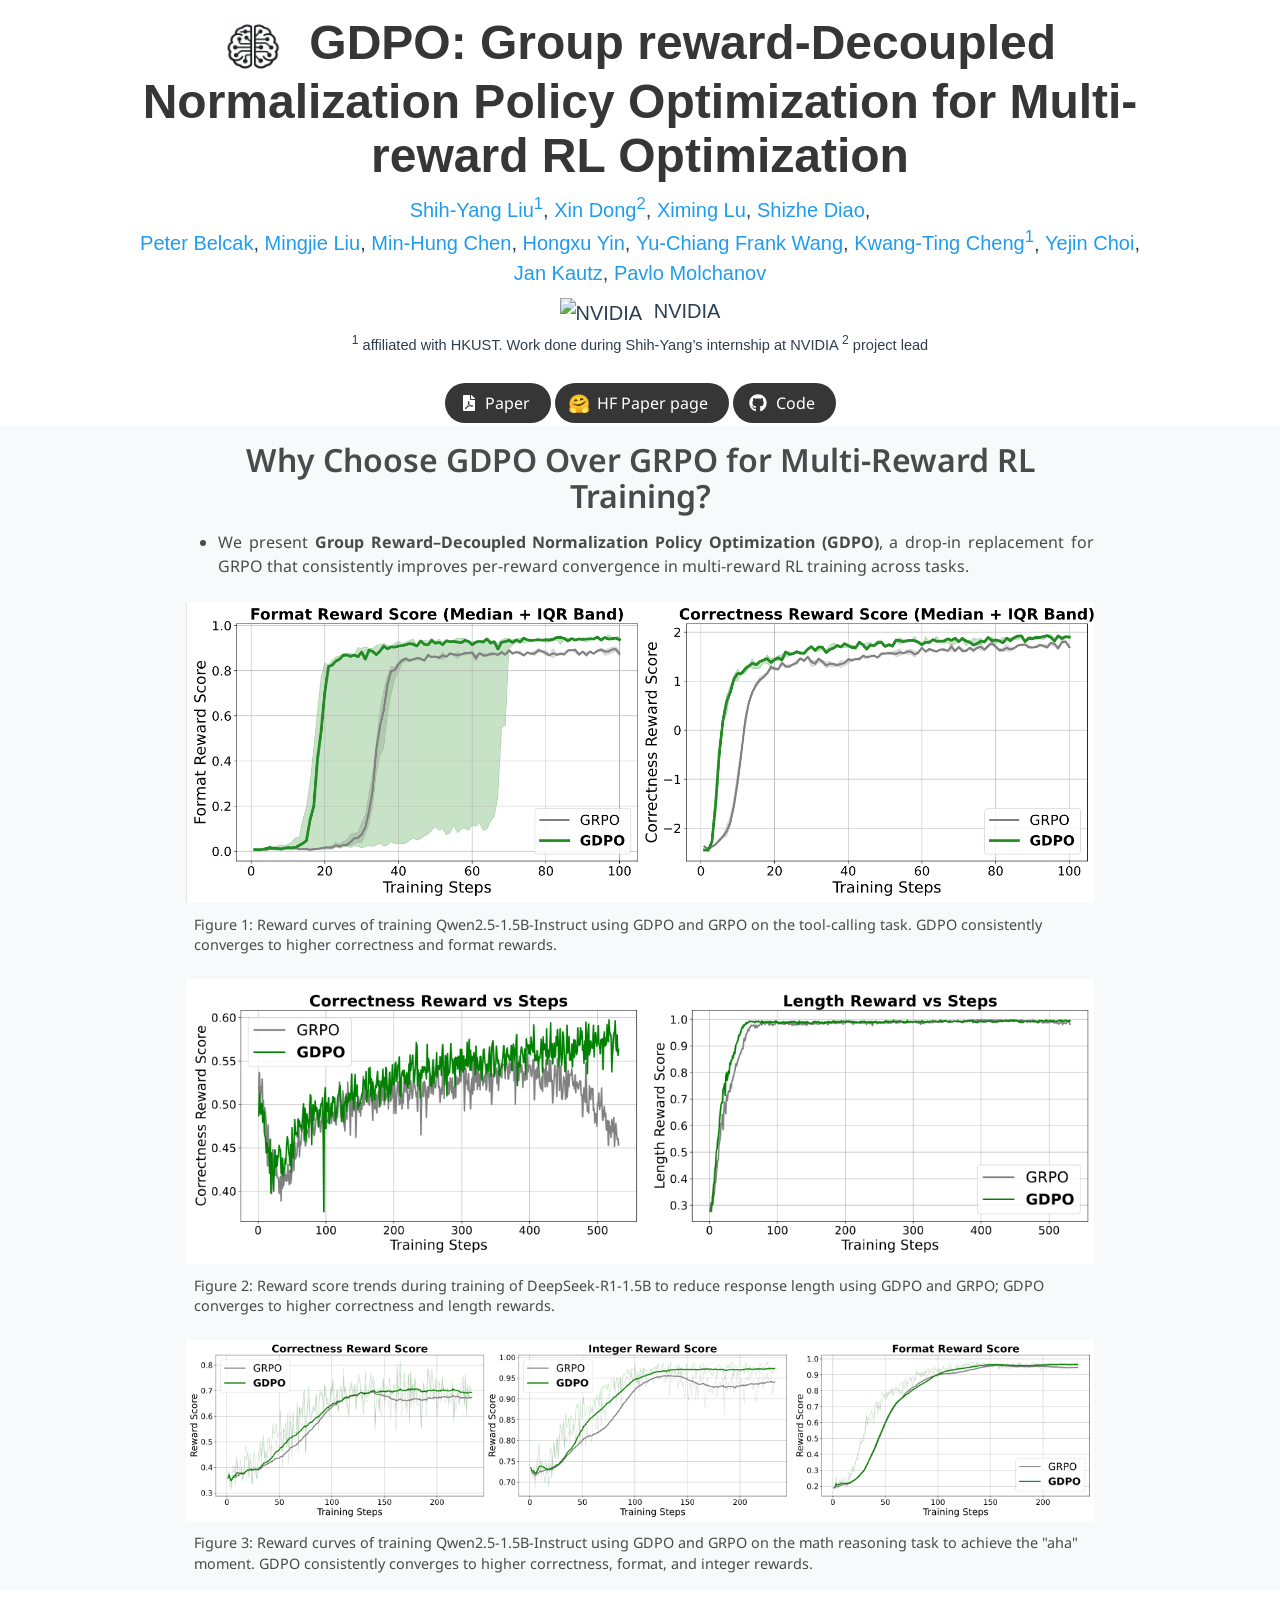
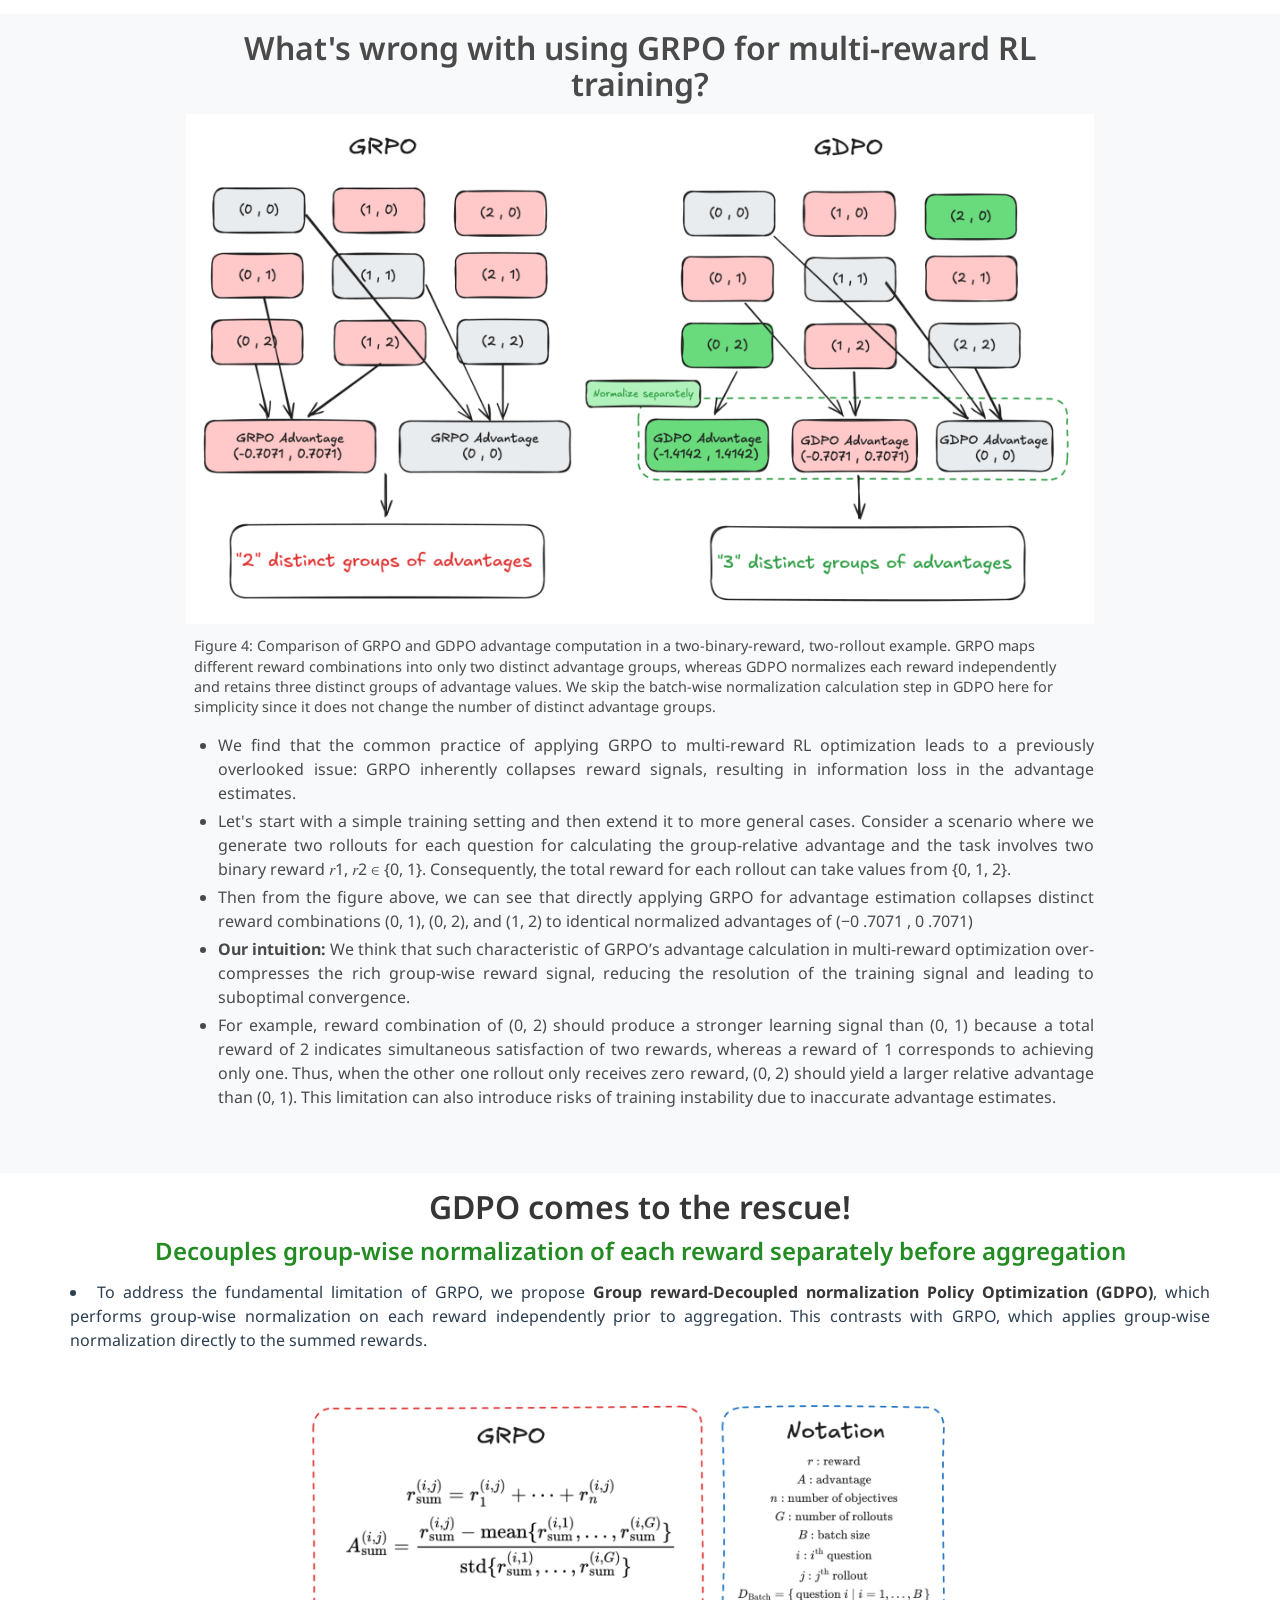
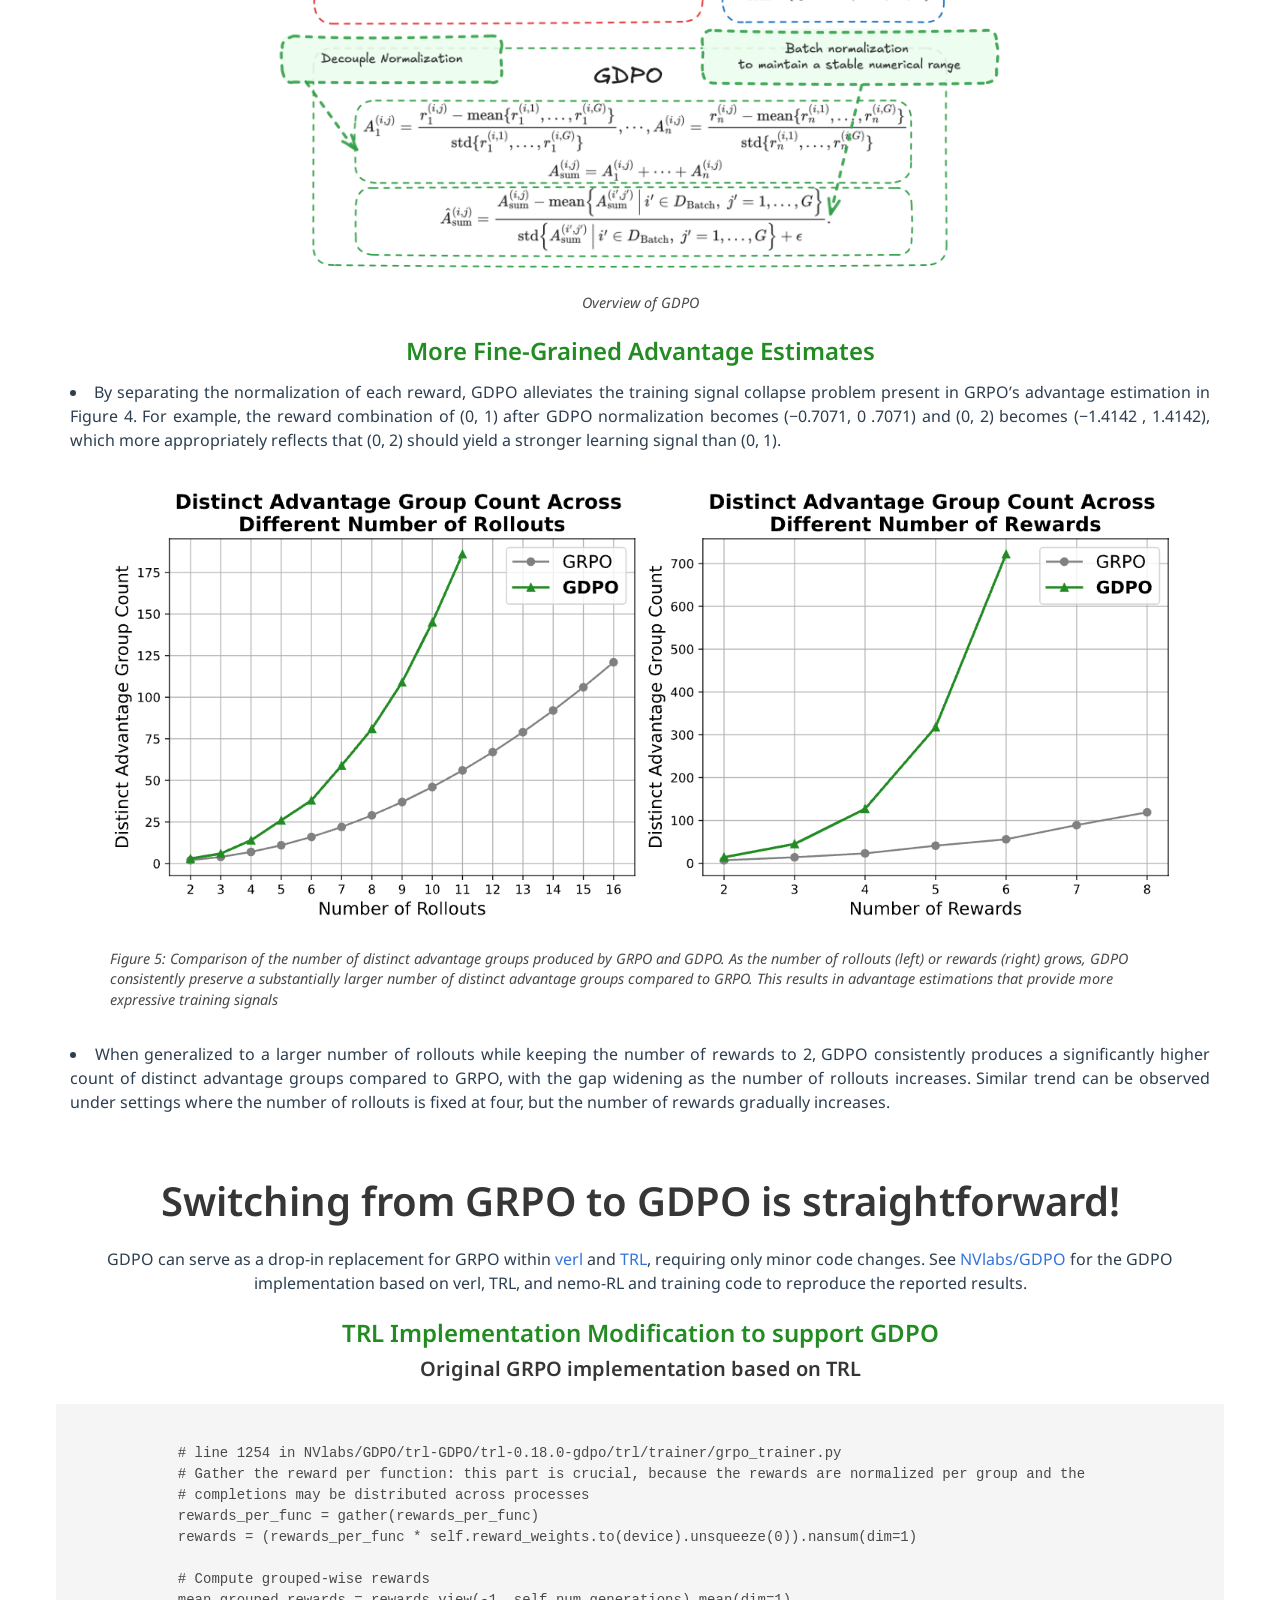
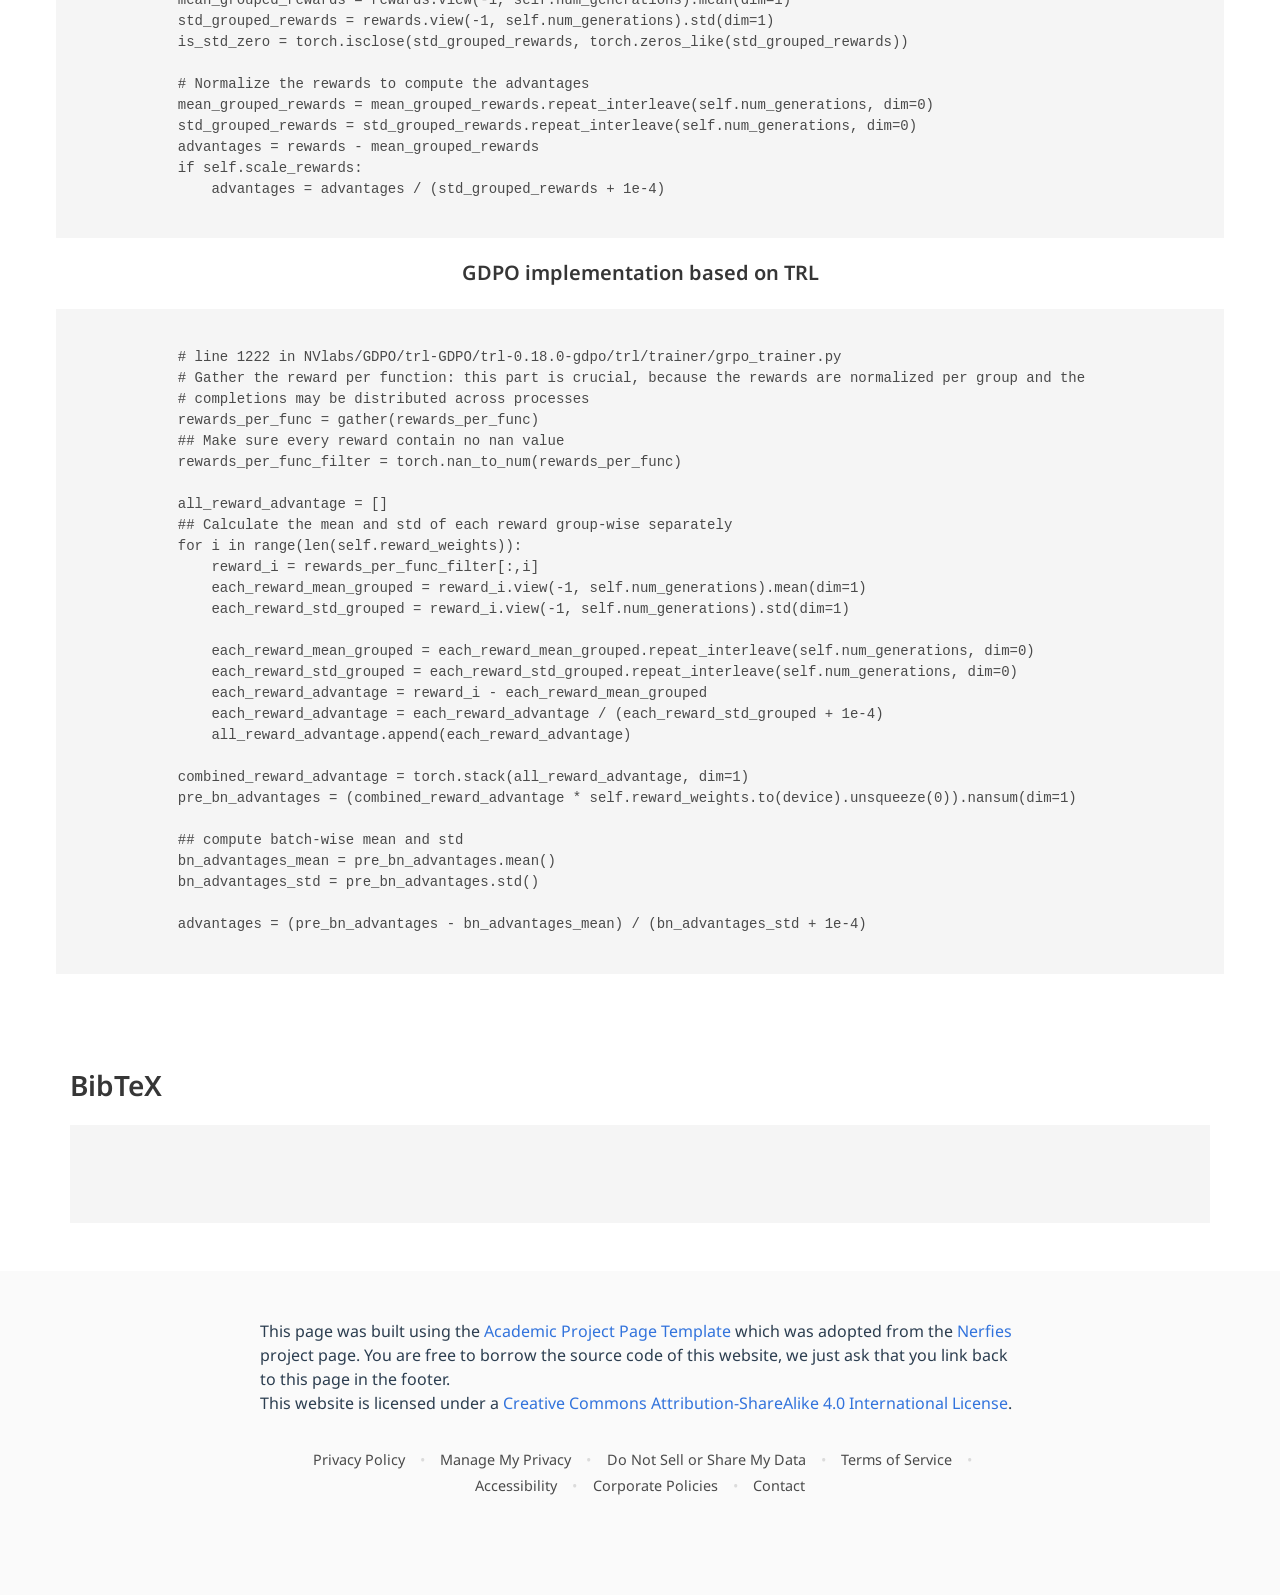
==== commit efd0e624: "update index" ====
--- a/index.html
+++ b/index.html
@@ -403,7 +403,7 @@
         </div>
           <figure class="image">
             <img src="static/images/tool_gdpo.png" alt="CLIMB Data Filtering Architecture">
-            <figcaption>Figure 1: Reward curves of training Qwen2.5-1.5B using GDPO and GRPO on the tool-calling task. GDPO consistently converges to higher correctness and format rewards.</figcaption>
+            <figcaption>Figure 1: Reward curves of training Qwen2.5-1.5B-Instruct using GDPO and GRPO on the tool-calling task. GDPO consistently converges to higher correctness and format rewards.</figcaption>
           </figure>
           <!-- add some space here -->
           <!-- <br> -->
@@ -419,7 +419,7 @@
           <br>
           <figure class="image">
             <img src="static/images/gsm8k_plot.png" alt="CLIMB Data Filtering Architecture">
-            <figcaption>Figure 3: Reward curves of training Qwen2.5-1.5B using GDPO and GRPO on the math reasoning task to achieve the "aha" moment. GDPO consistently converges to higher correctness, format, and integer rewards.</figcaption>
+            <figcaption>Figure 3: Reward curves of training Qwen2.5-1.5B-Instruct using GDPO and GRPO on the math reasoning task to achieve the "aha" moment. GDPO consistently converges to higher correctness, format, and integer rewards.</figcaption>
           </figure>
           <!-- <figure style="position: relative; left: 50%; transform: translateX(-50%); width: 120%; text-align:center;">
             <div style="
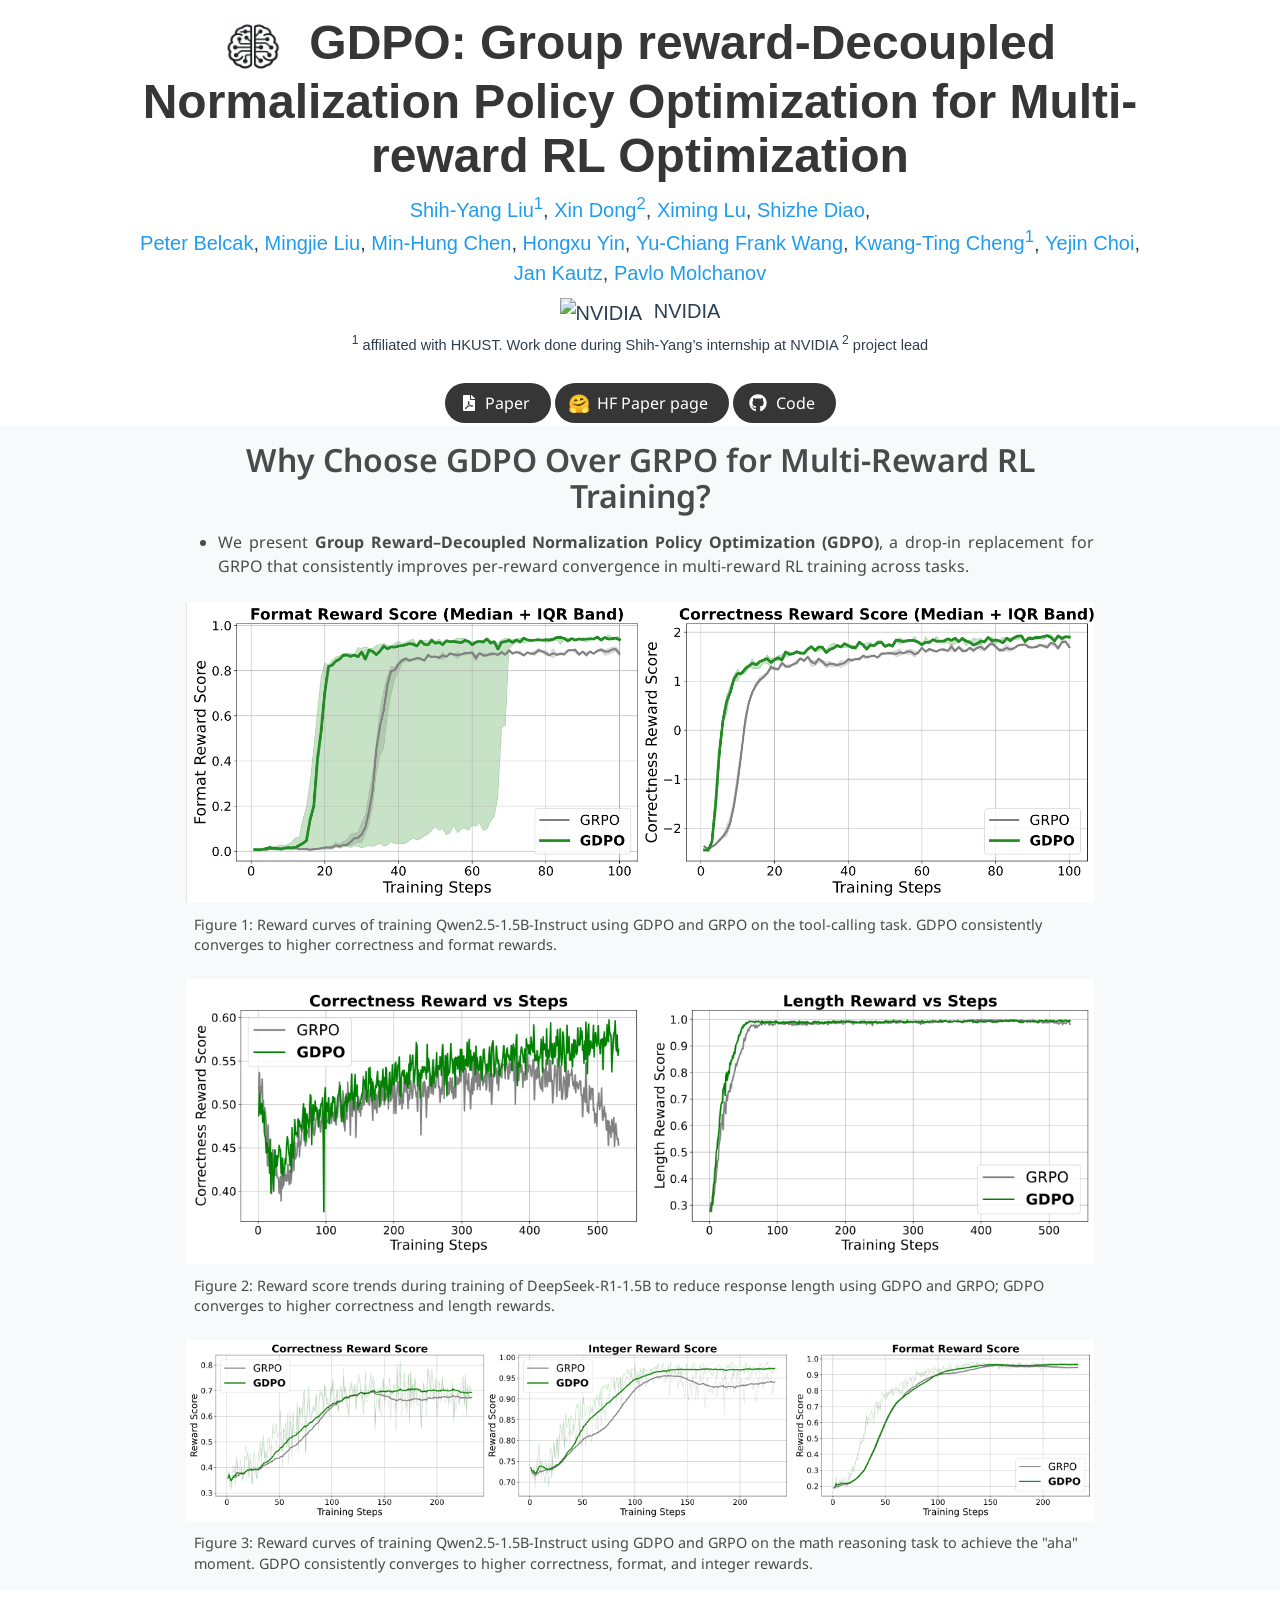
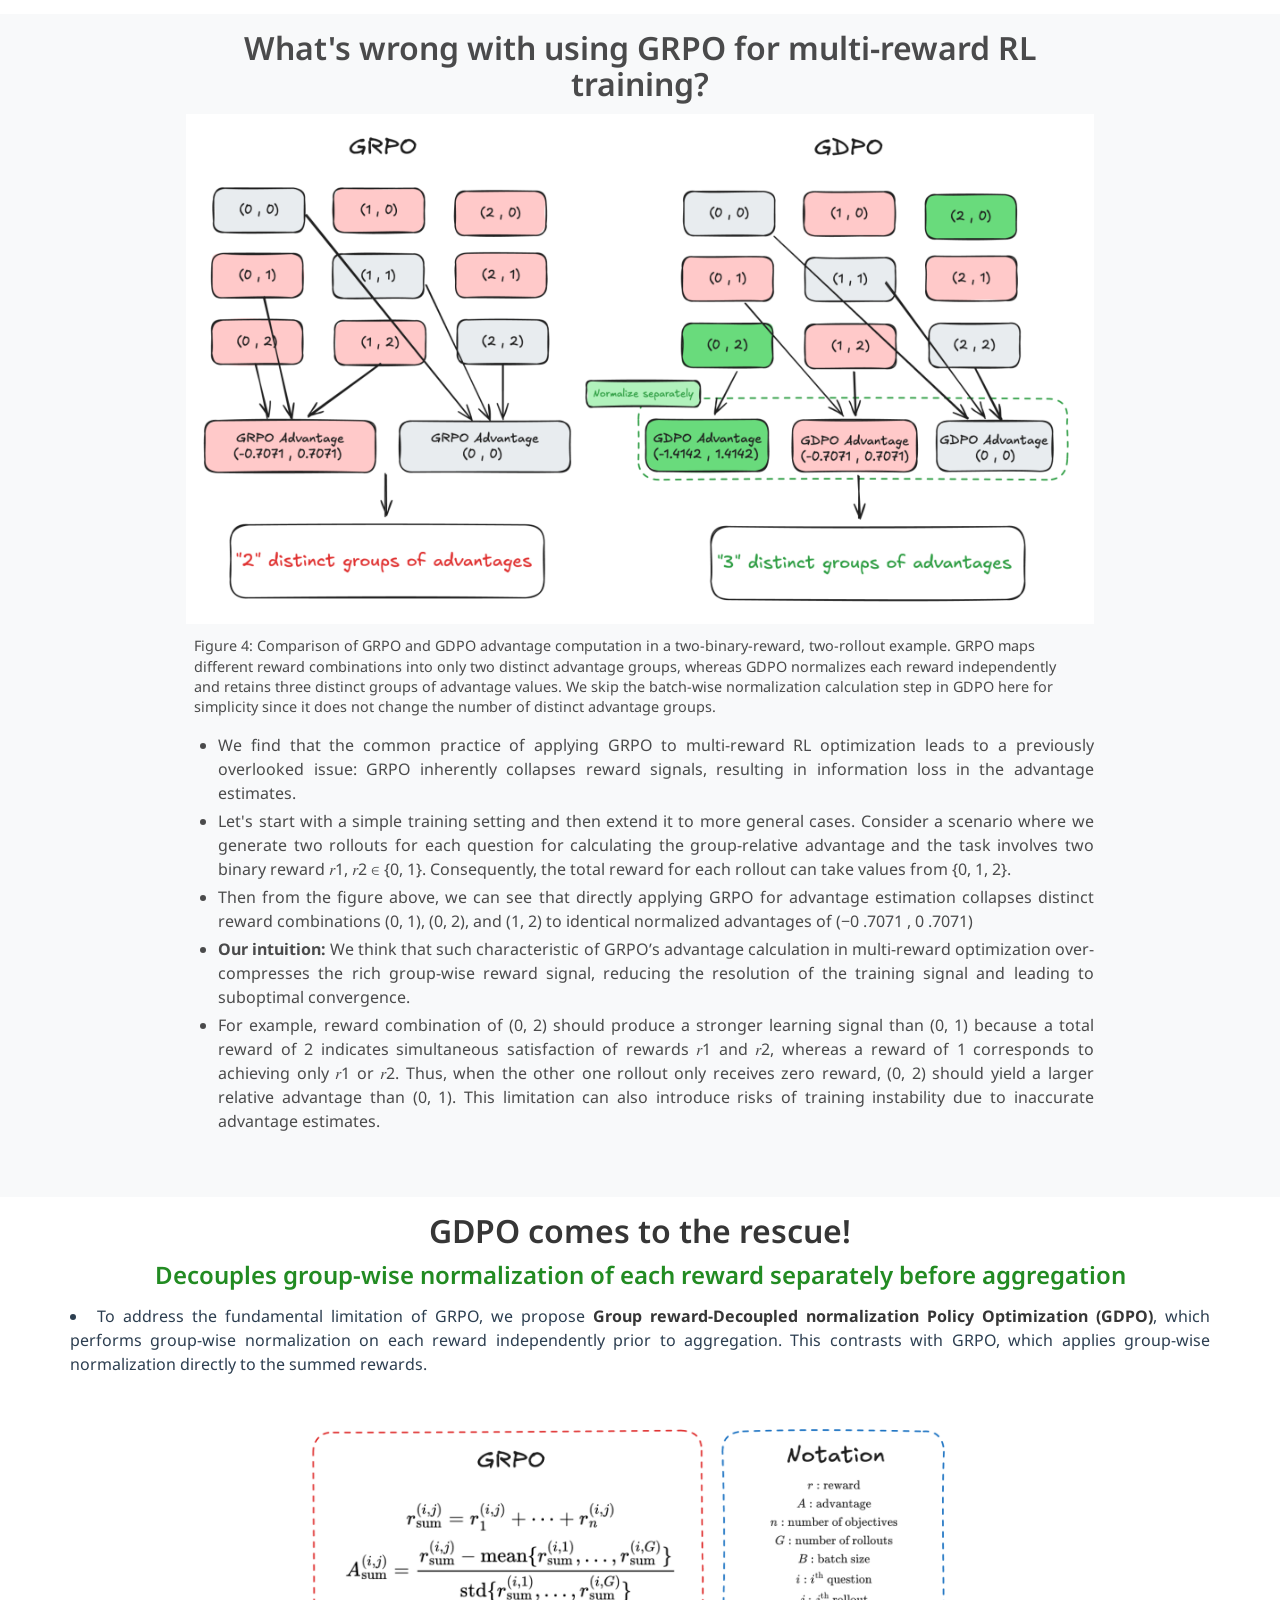
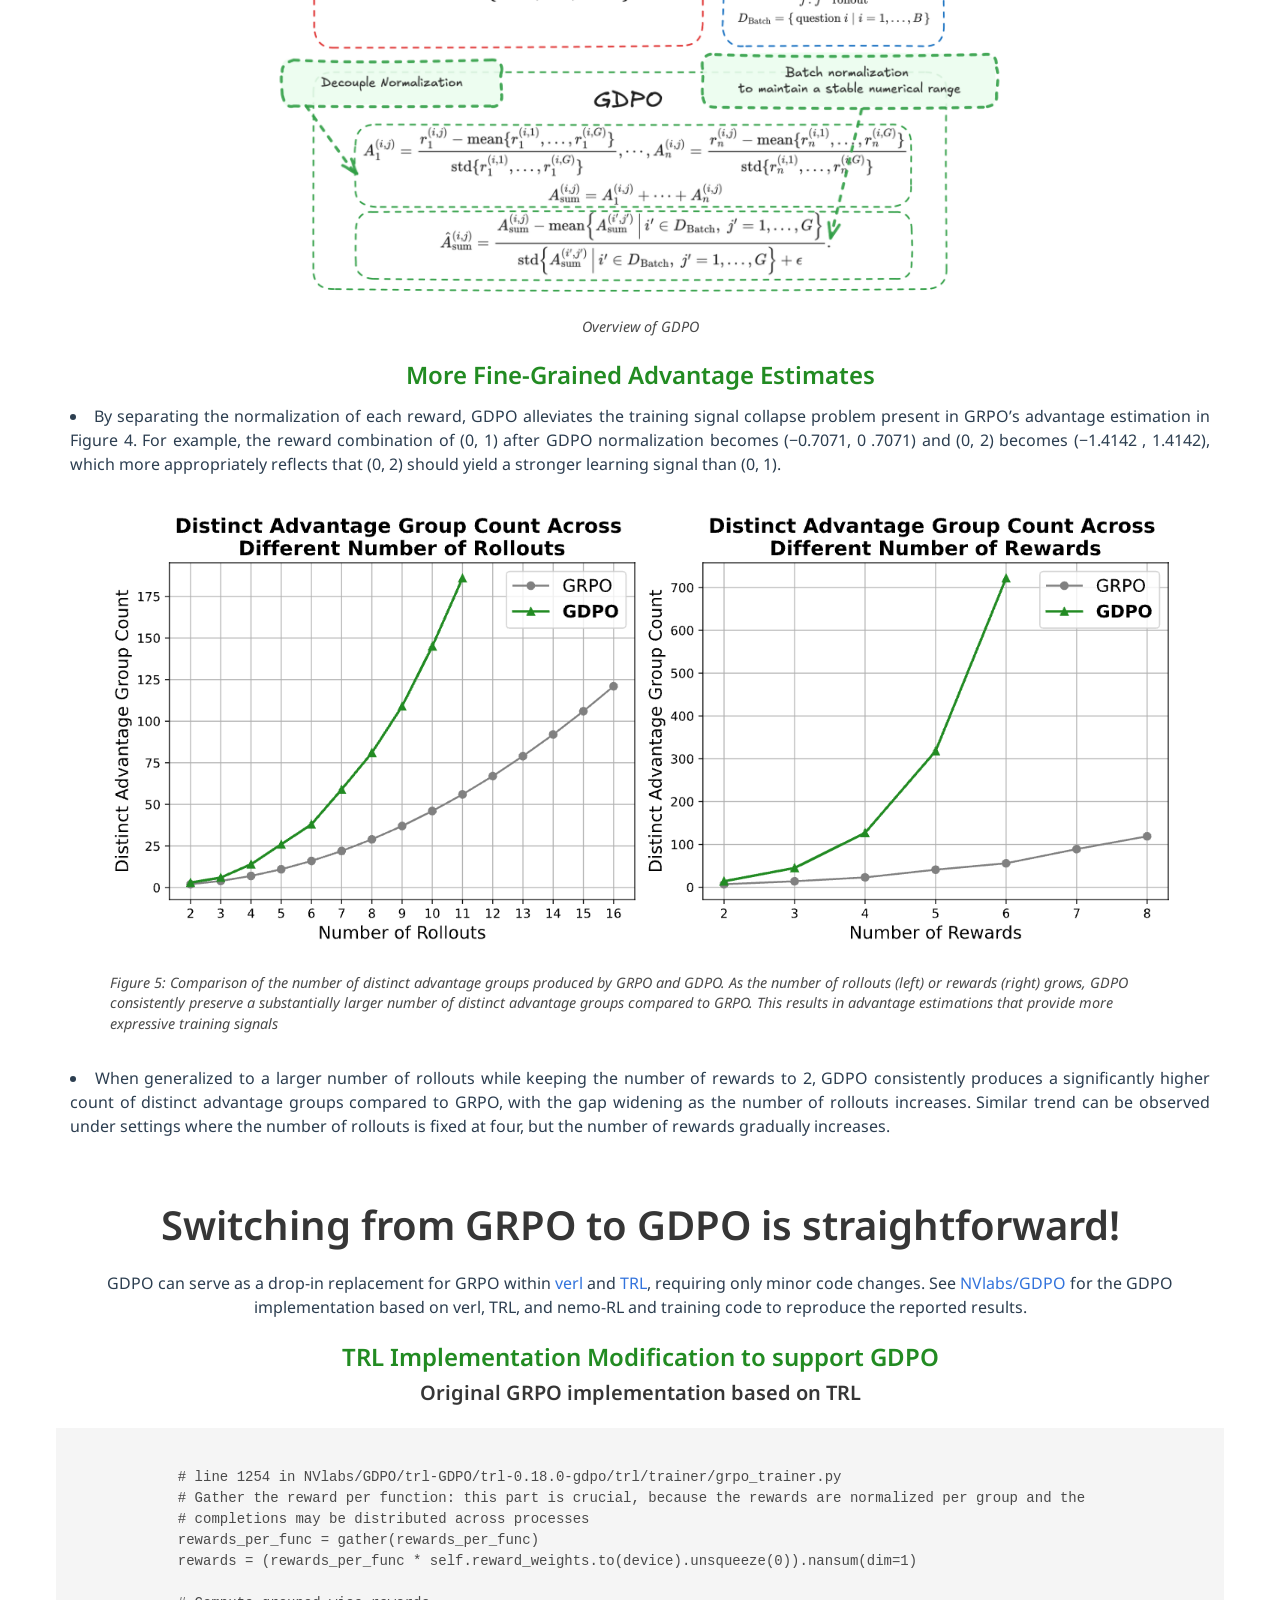
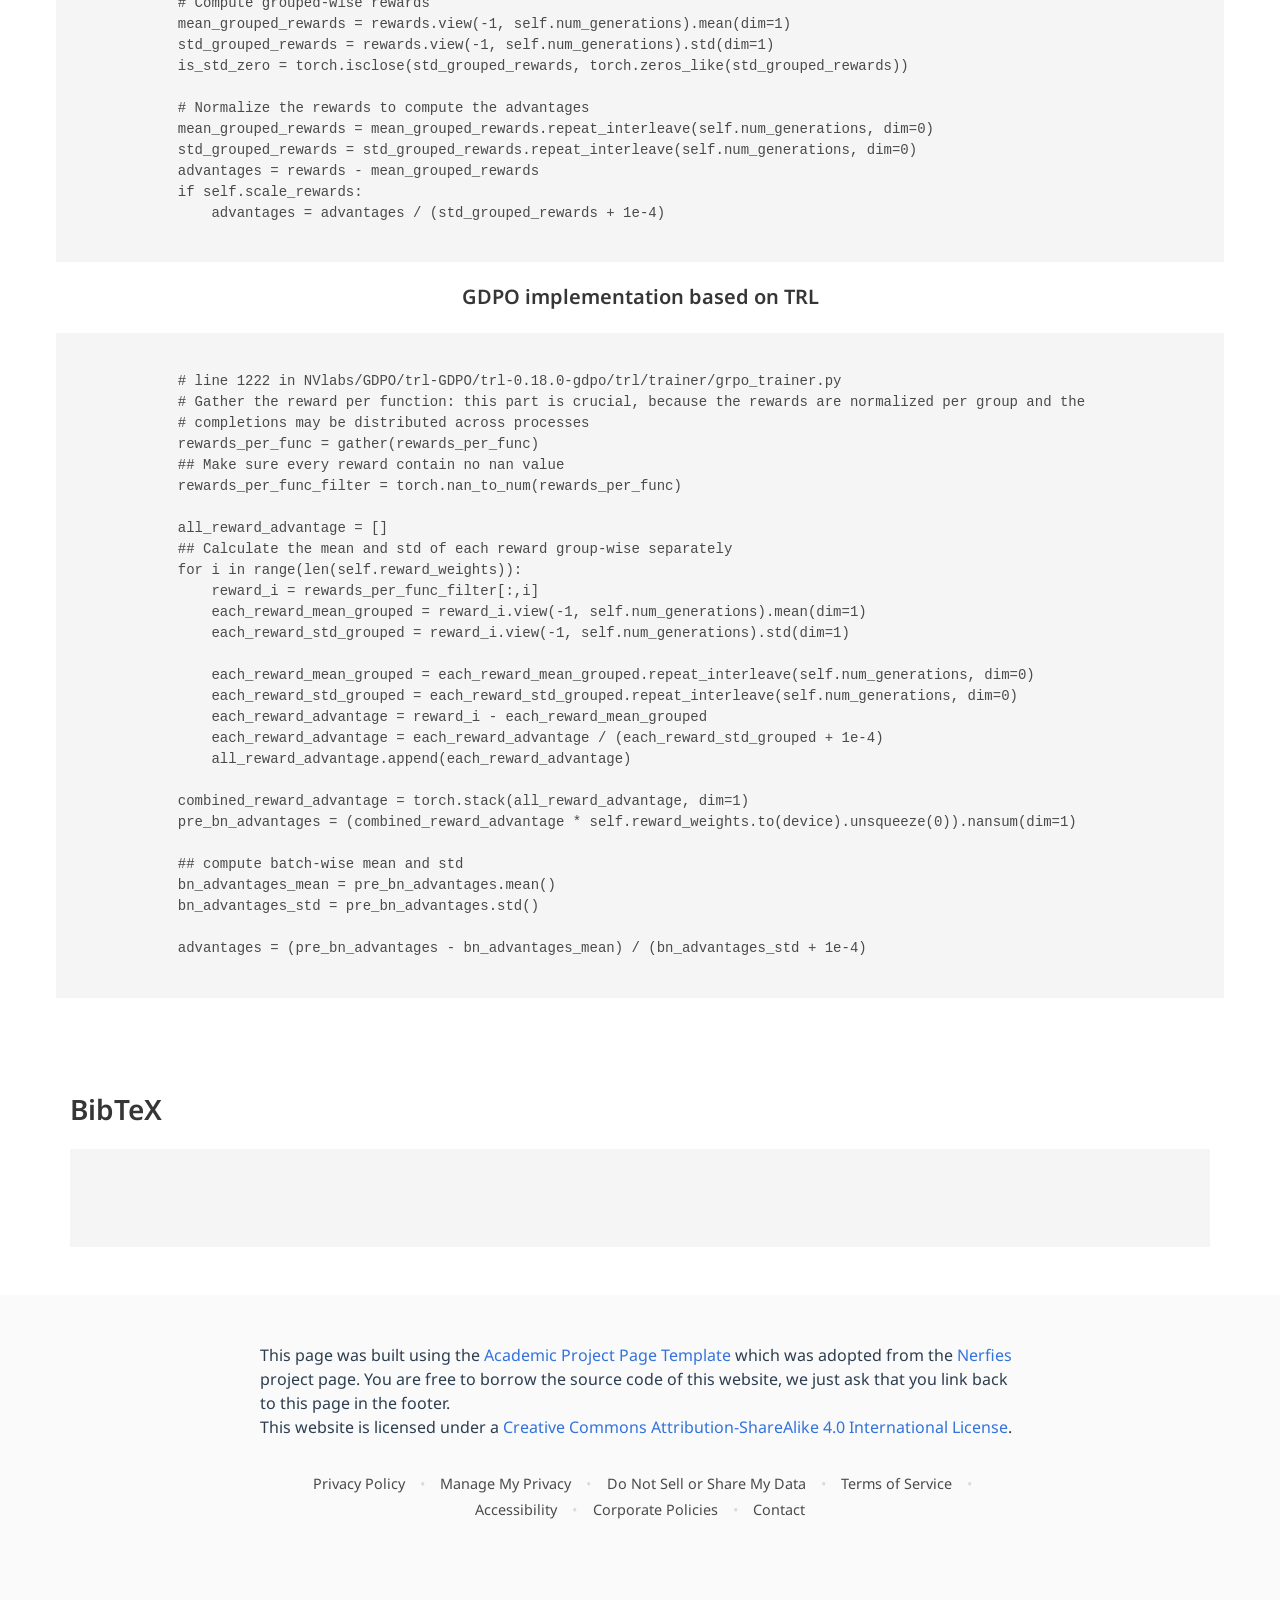
==== commit 1b5814e9: "Update index.html" ====
--- a/index.html
+++ b/index.html
@@ -481,8 +481,8 @@
             </li>
             <li>
               For example, reward combination of (0, 2) should produce a stronger learning
-signal than (0, 1) because a total reward of 2 indicates simultaneous satisfaction of two rewards, whereas a
-reward of 1 corresponds to achieving only one. Thus, when the other one rollout only receives zero reward,
+signal than (0, 1) because a total reward of 2 indicates simultaneous satisfaction of rewards 𝑟1 and 𝑟2, whereas a
+reward of 1 corresponds to achieving only 𝑟1 or 𝑟2. Thus, when the other one rollout only receives zero reward,
 (0, 2) should yield a larger relative advantage than (0, 1). This limitation can also introduce risks of training
 instability due to inaccurate advantage estimates. 
             </li>
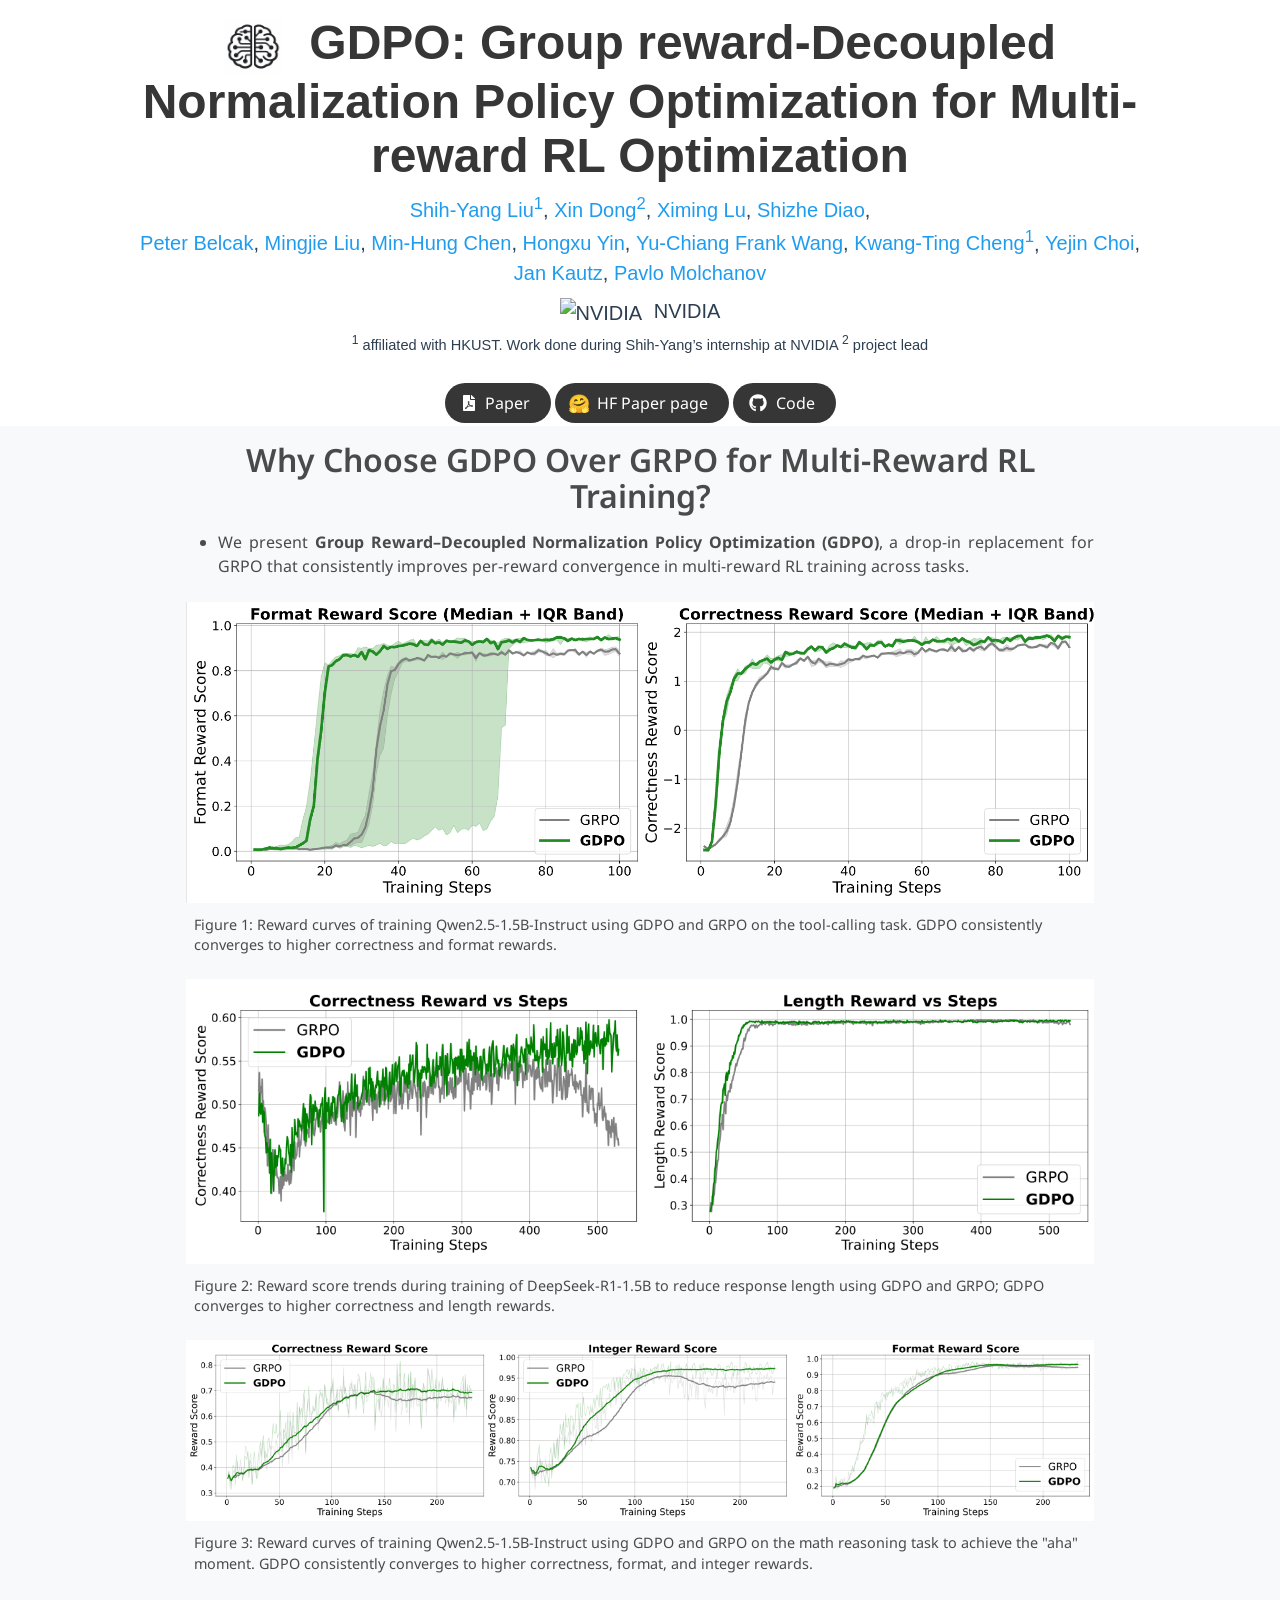
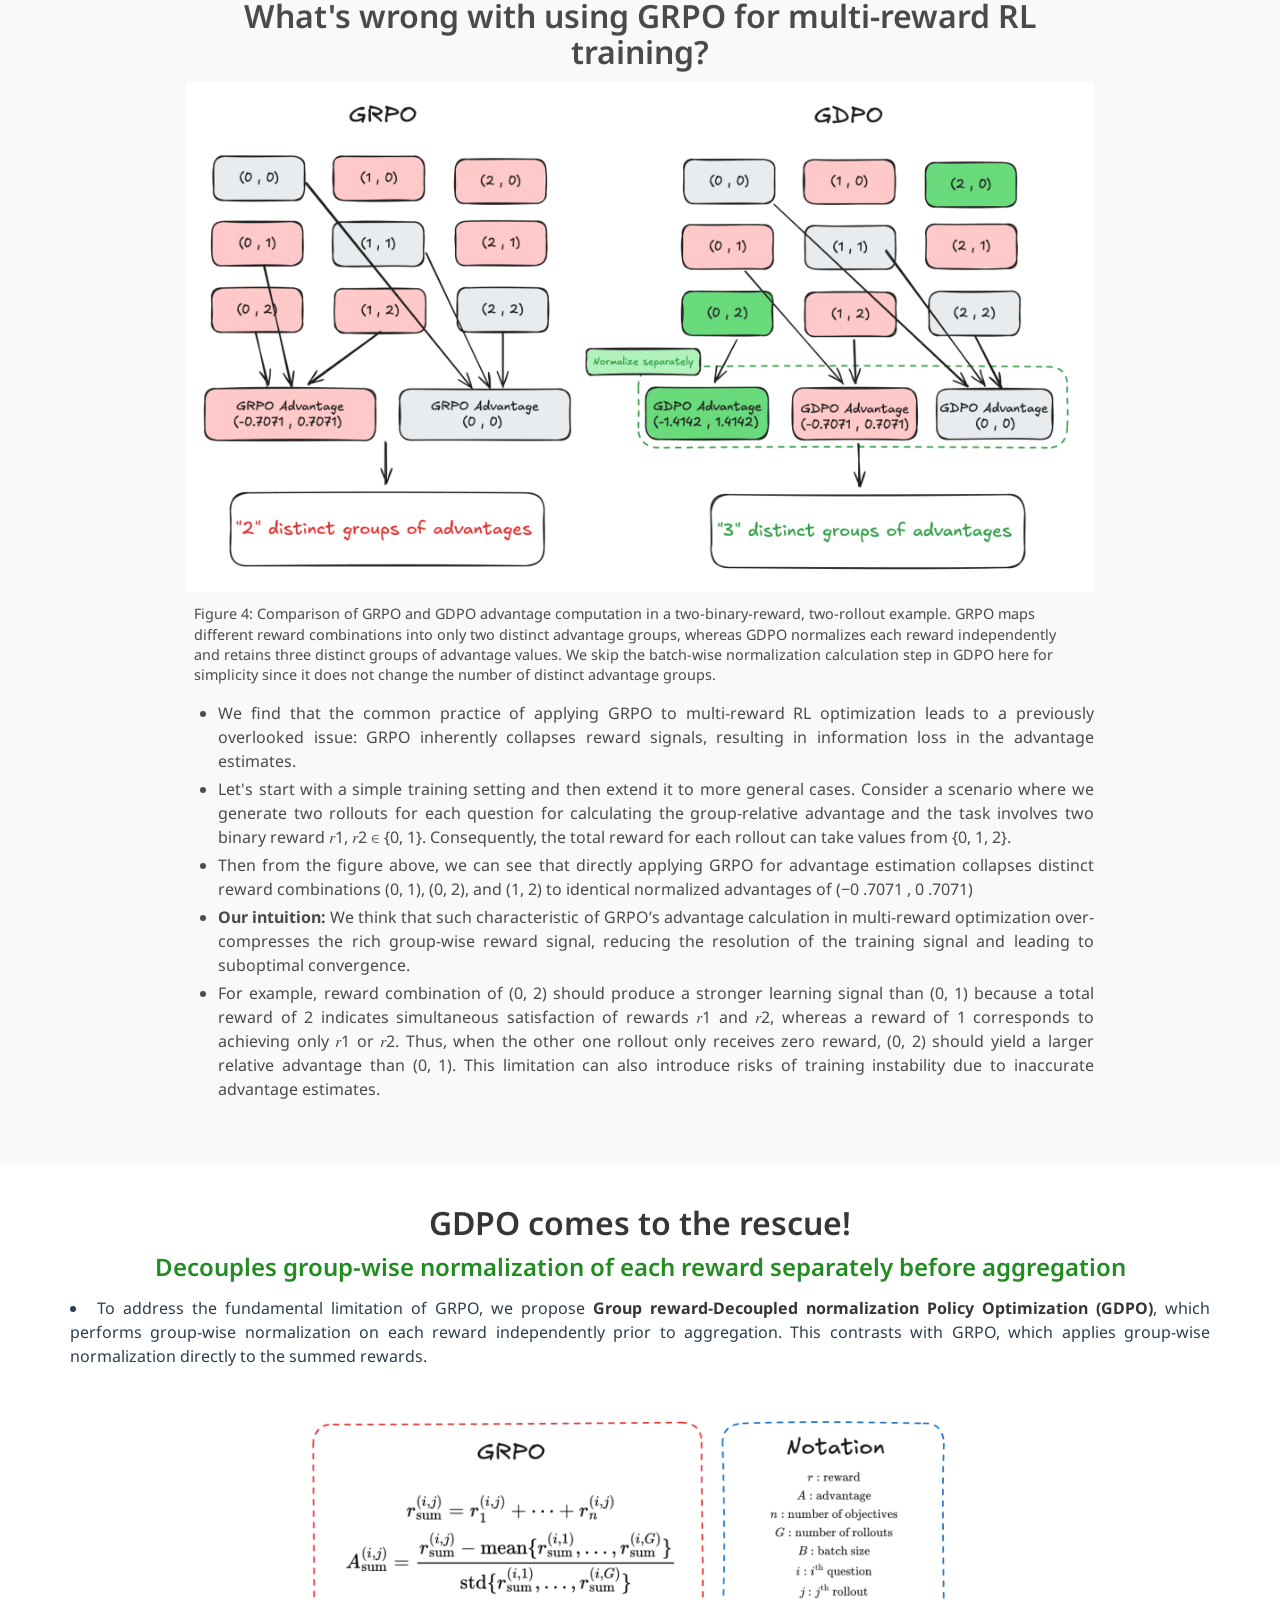
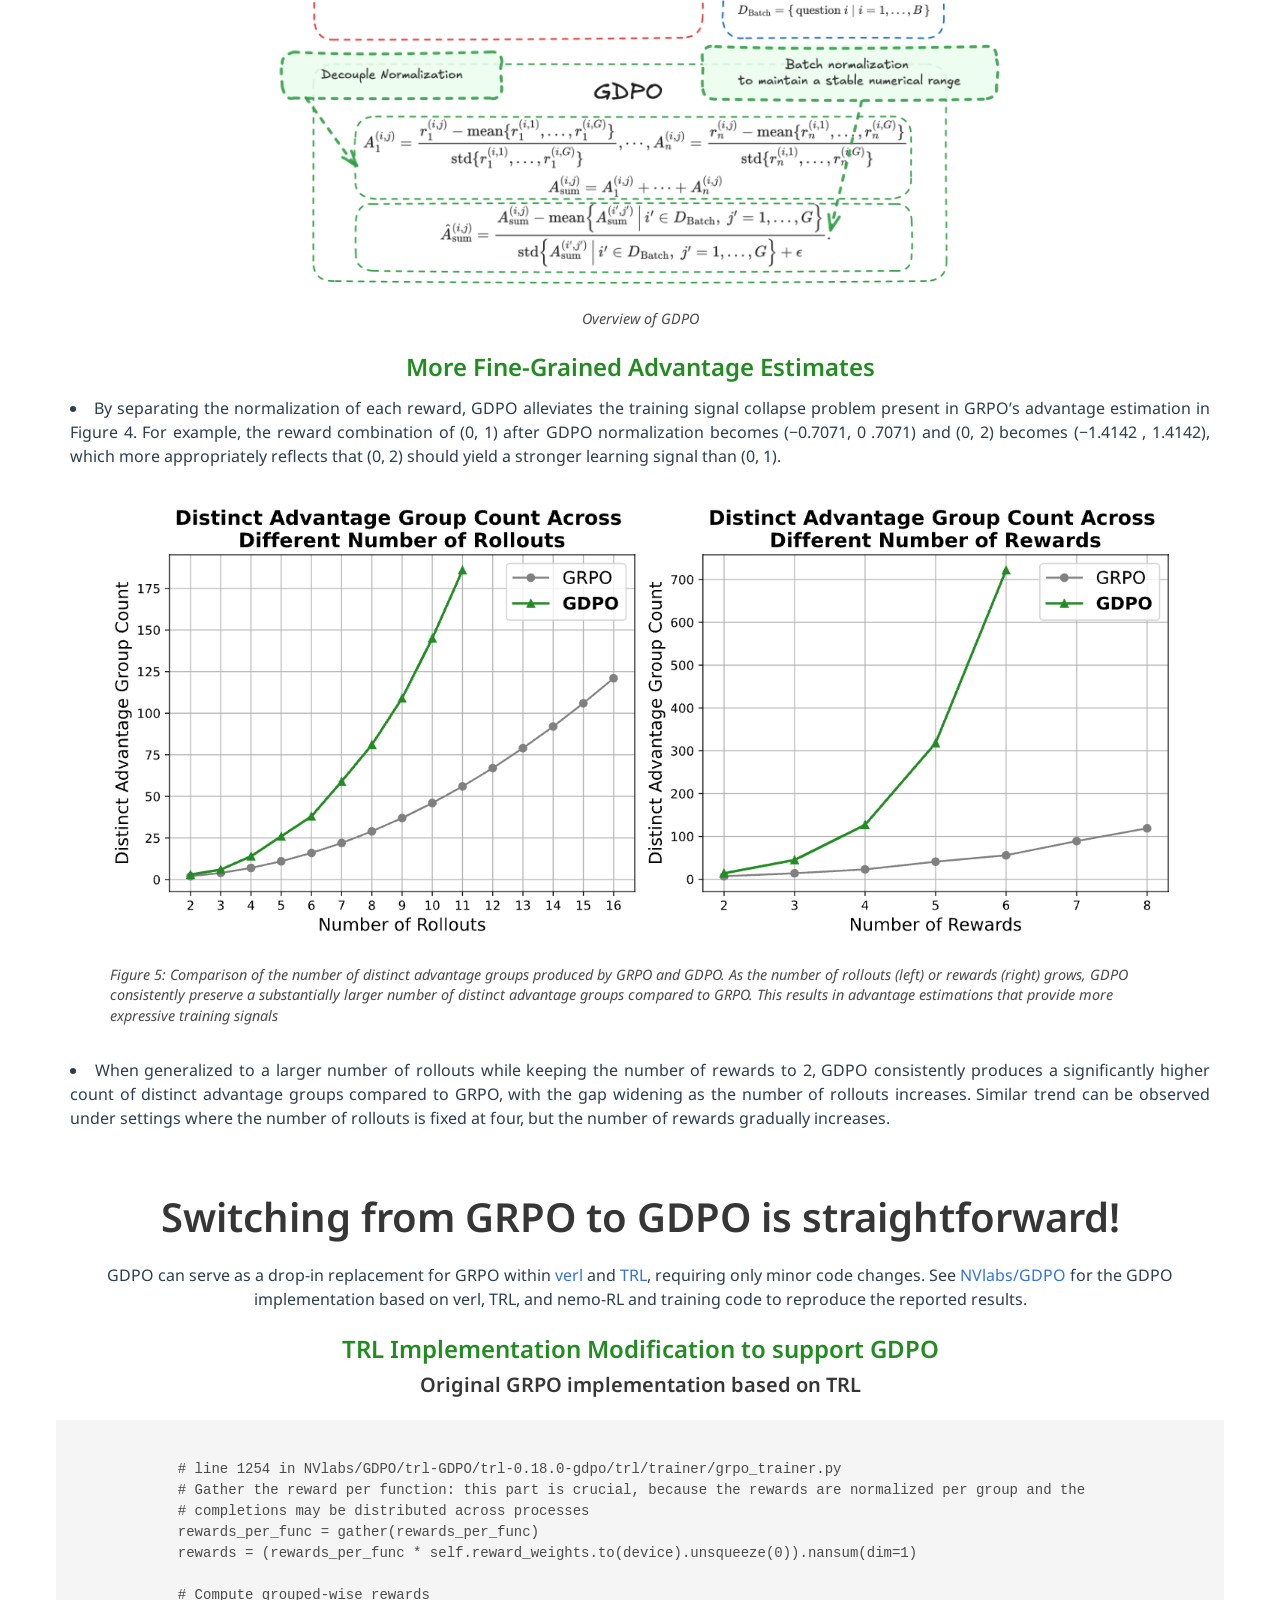
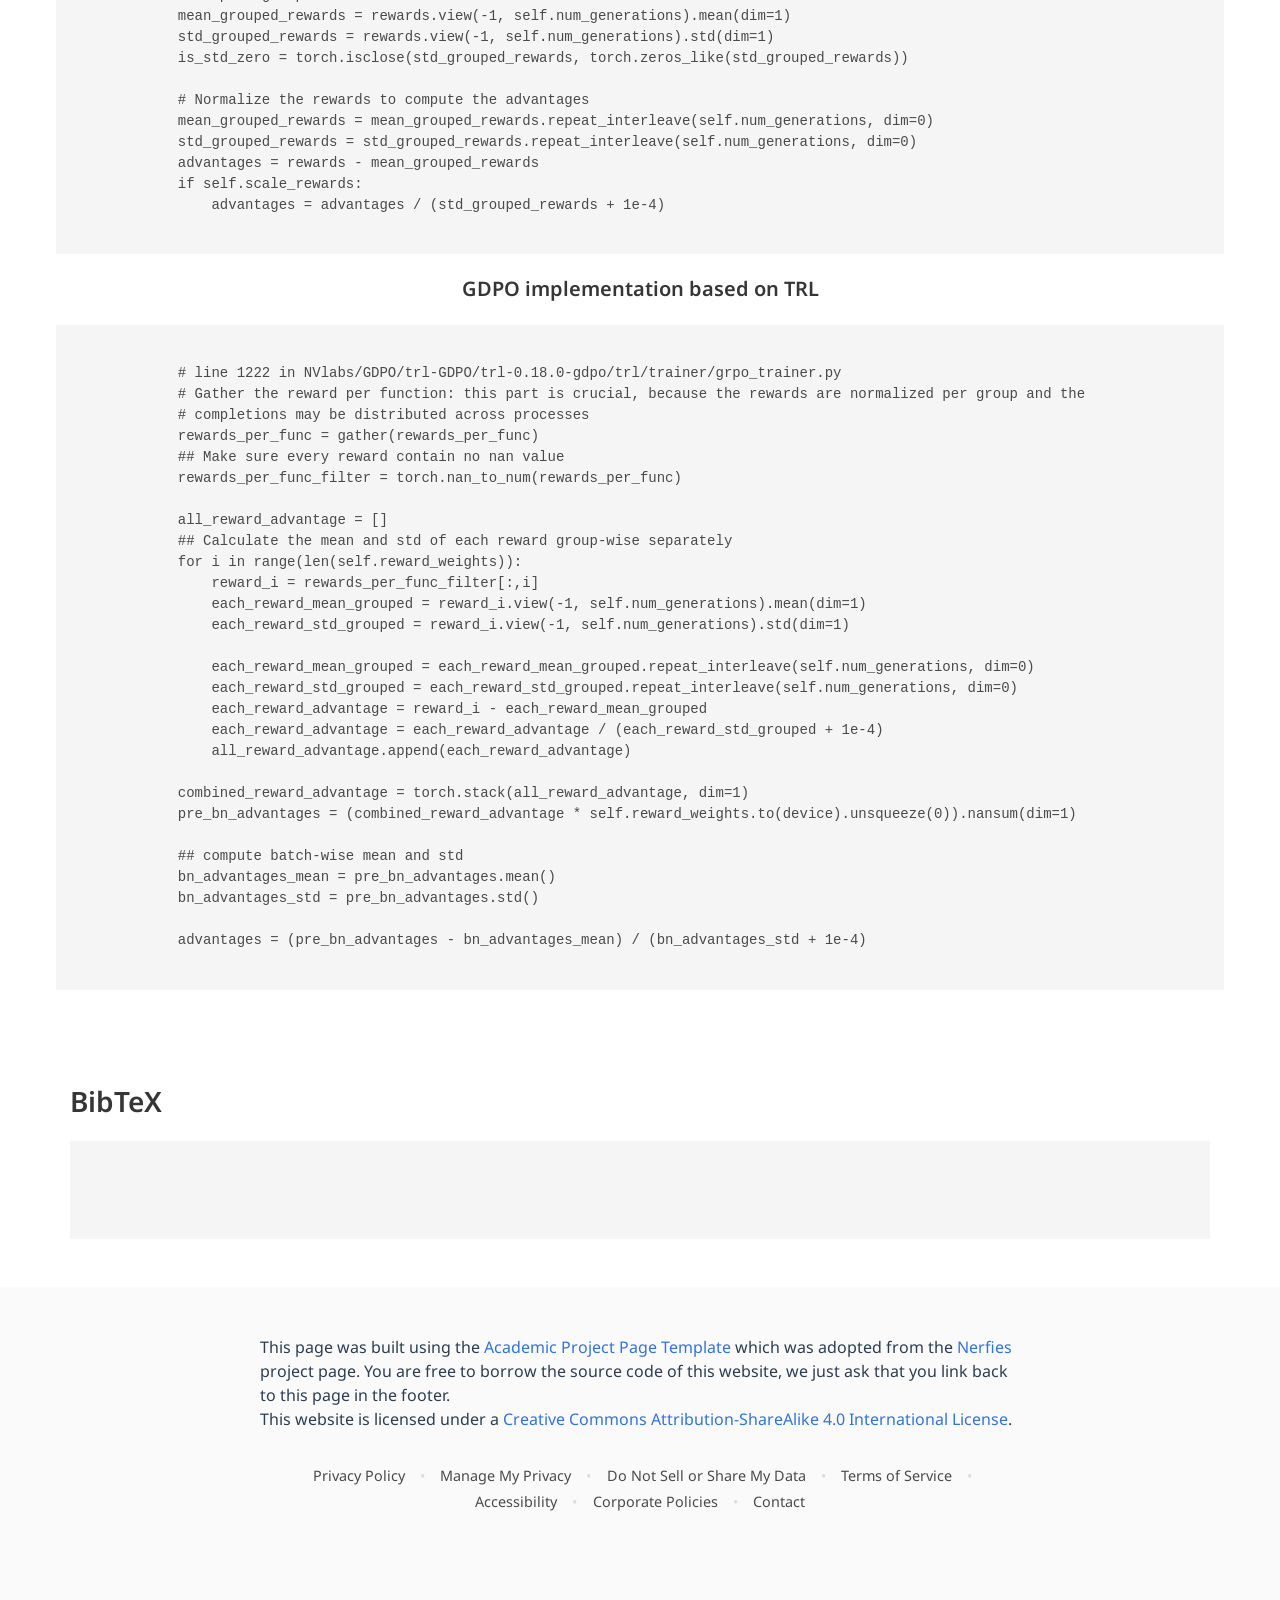
==== commit 259745d4: "." ====
--- a/index.html
+++ b/index.html
@@ -447,11 +447,7 @@
       </div>
     </div>
   </div>
-</section>
-
-<br>
-<!-- Paper abstract -->
-<section class="section hero is-light" style="padding: 1rem 1.5rem; margin-top: 0px;">
+  <br>
   <div class="container is-max-desktop">
     <div class="columns is-centered has-text-centered">
       <div class="column is-four-fifths">
@@ -518,6 +514,12 @@
     </div>
   </div>
 </section>
+
+<br>
+<!-- Paper abstract -->
+<!-- <section class="section hero is-light" style="padding: 1rem 1.5rem; margin-top: 0px;">
+
+</section> -->
 <!-- End paper abstract -->
 
 
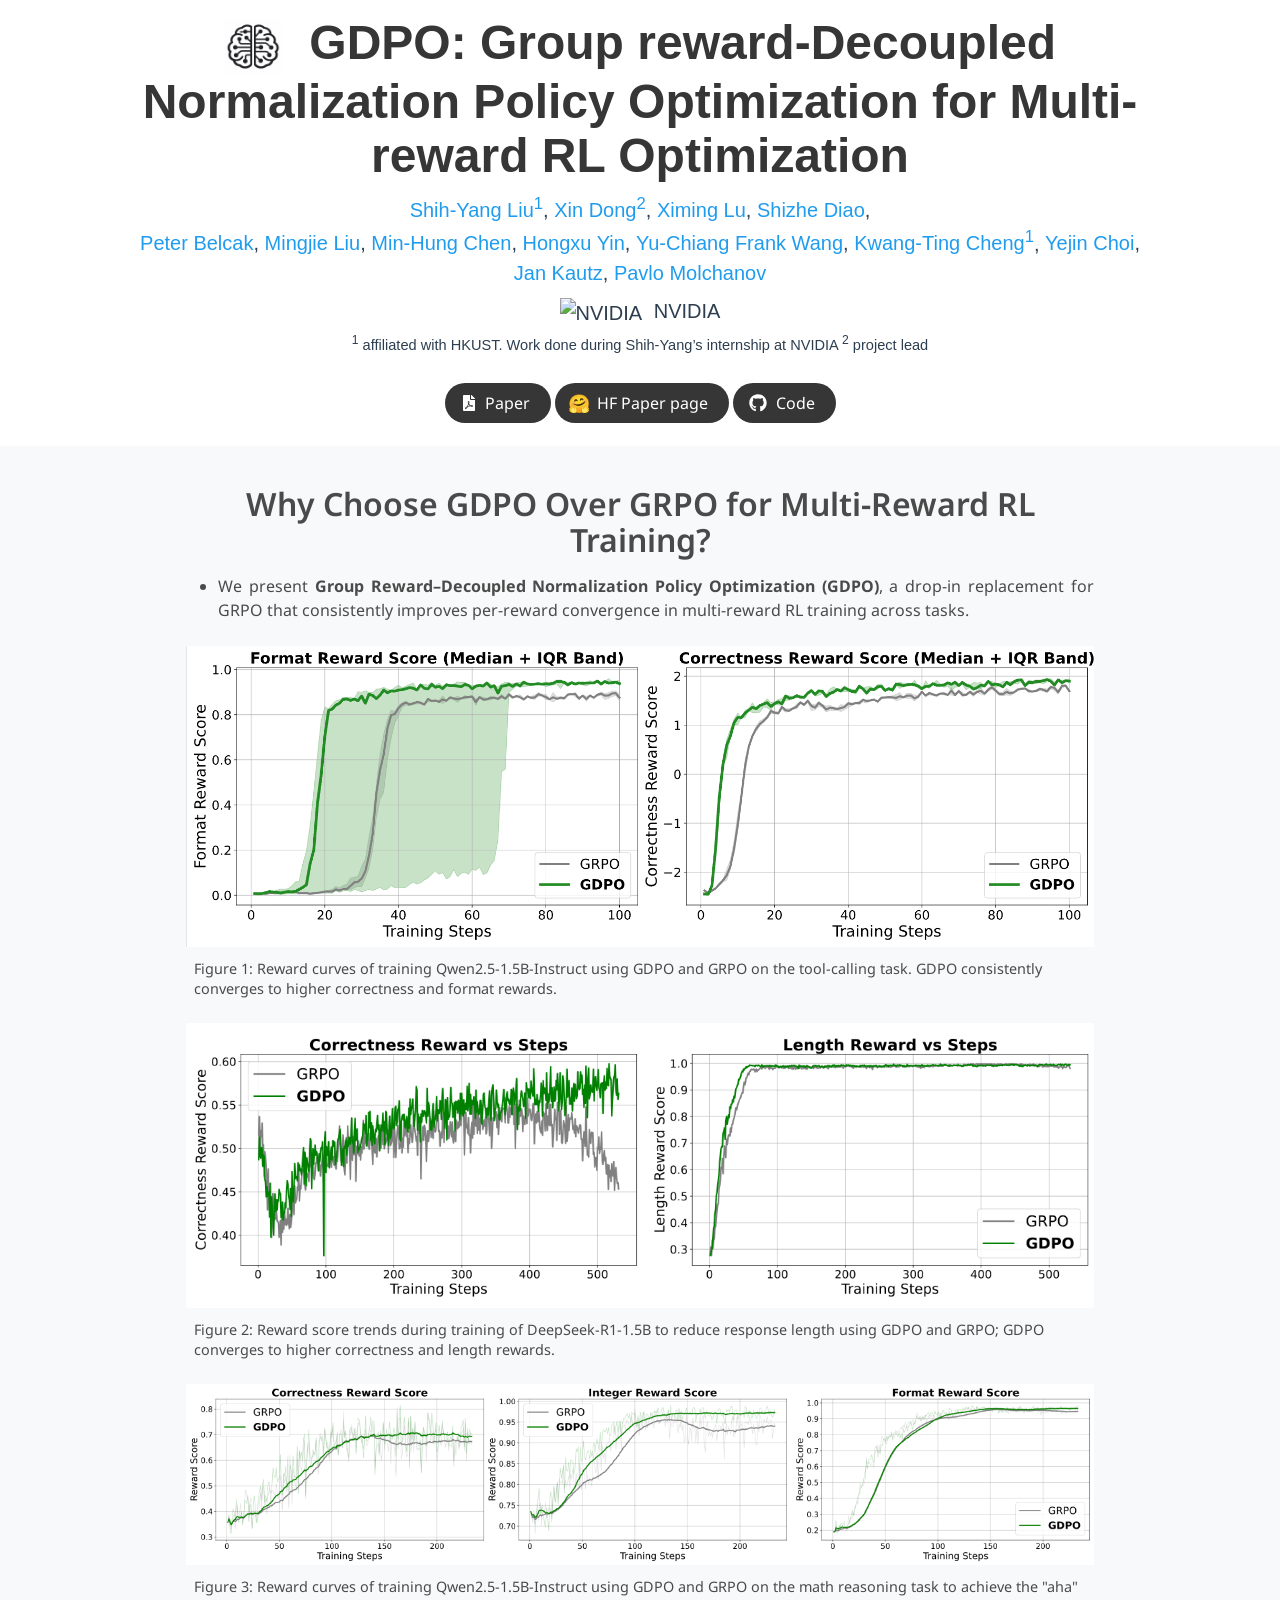
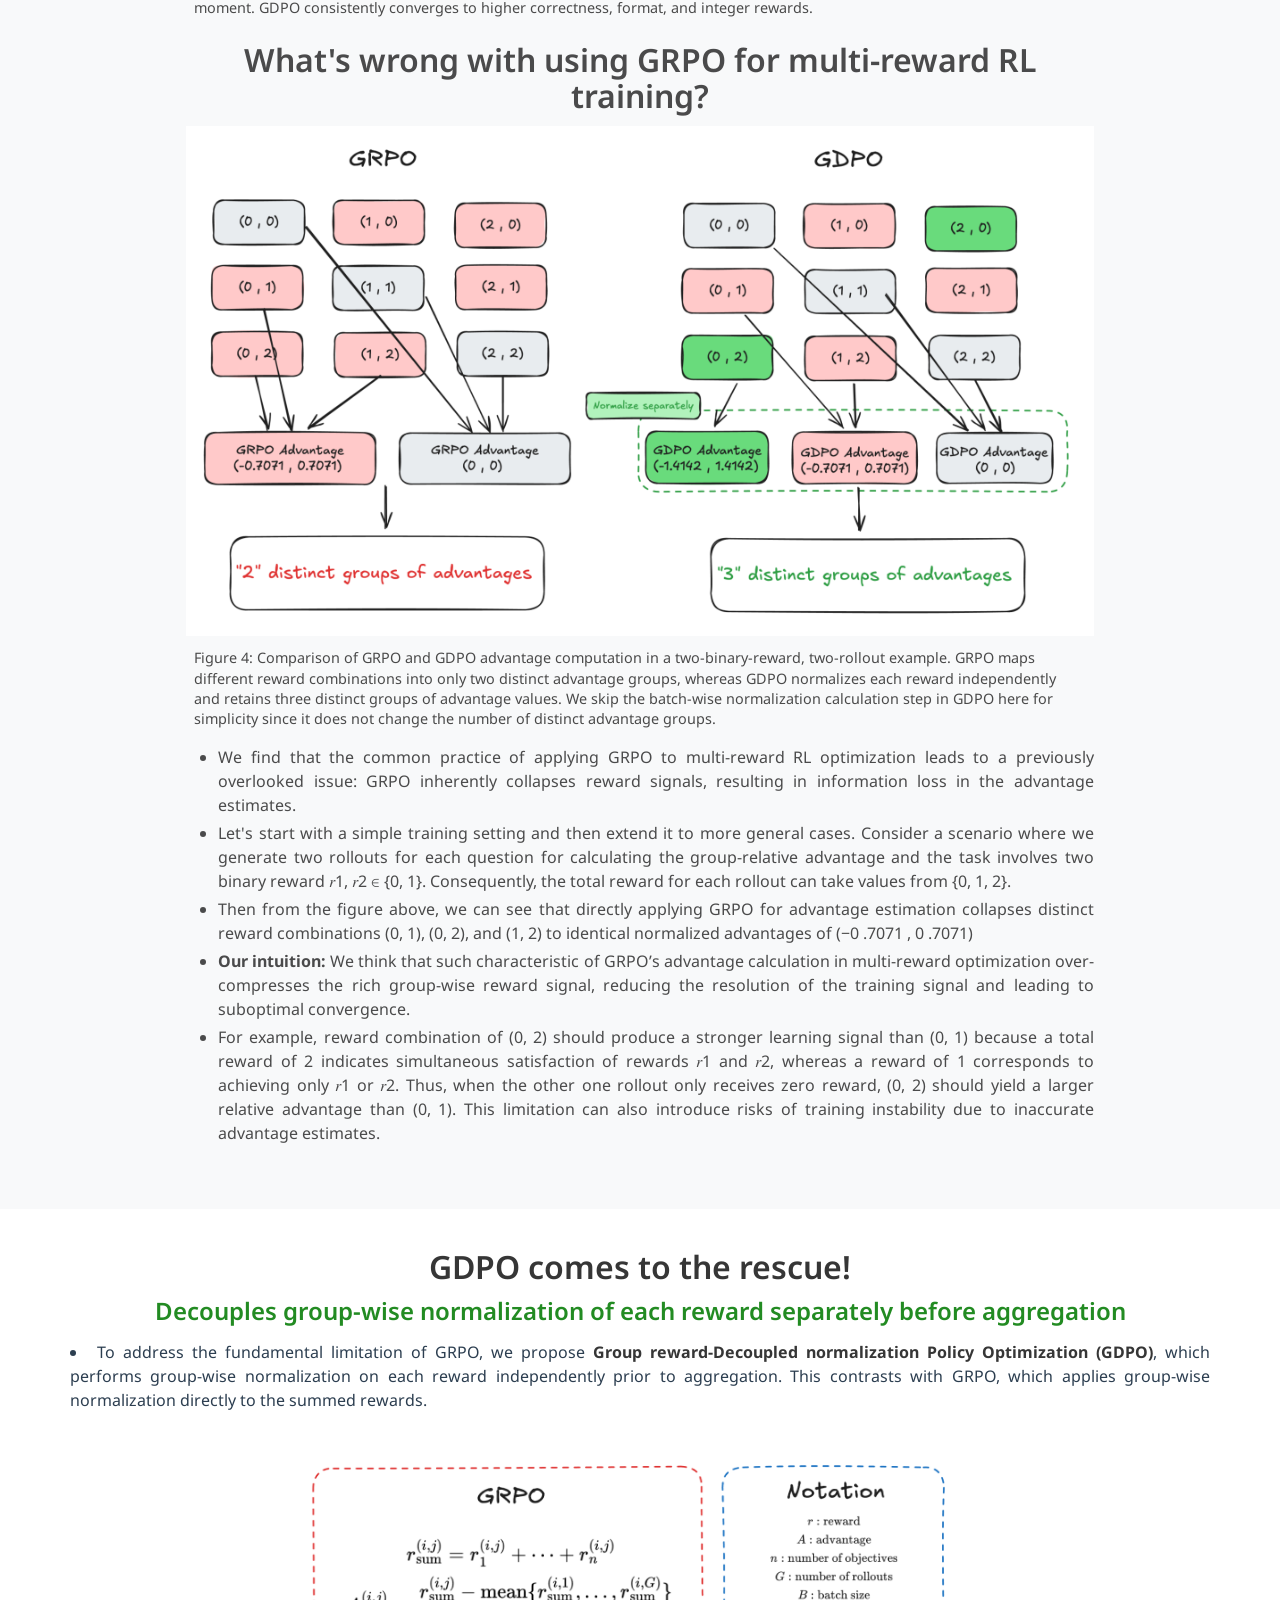
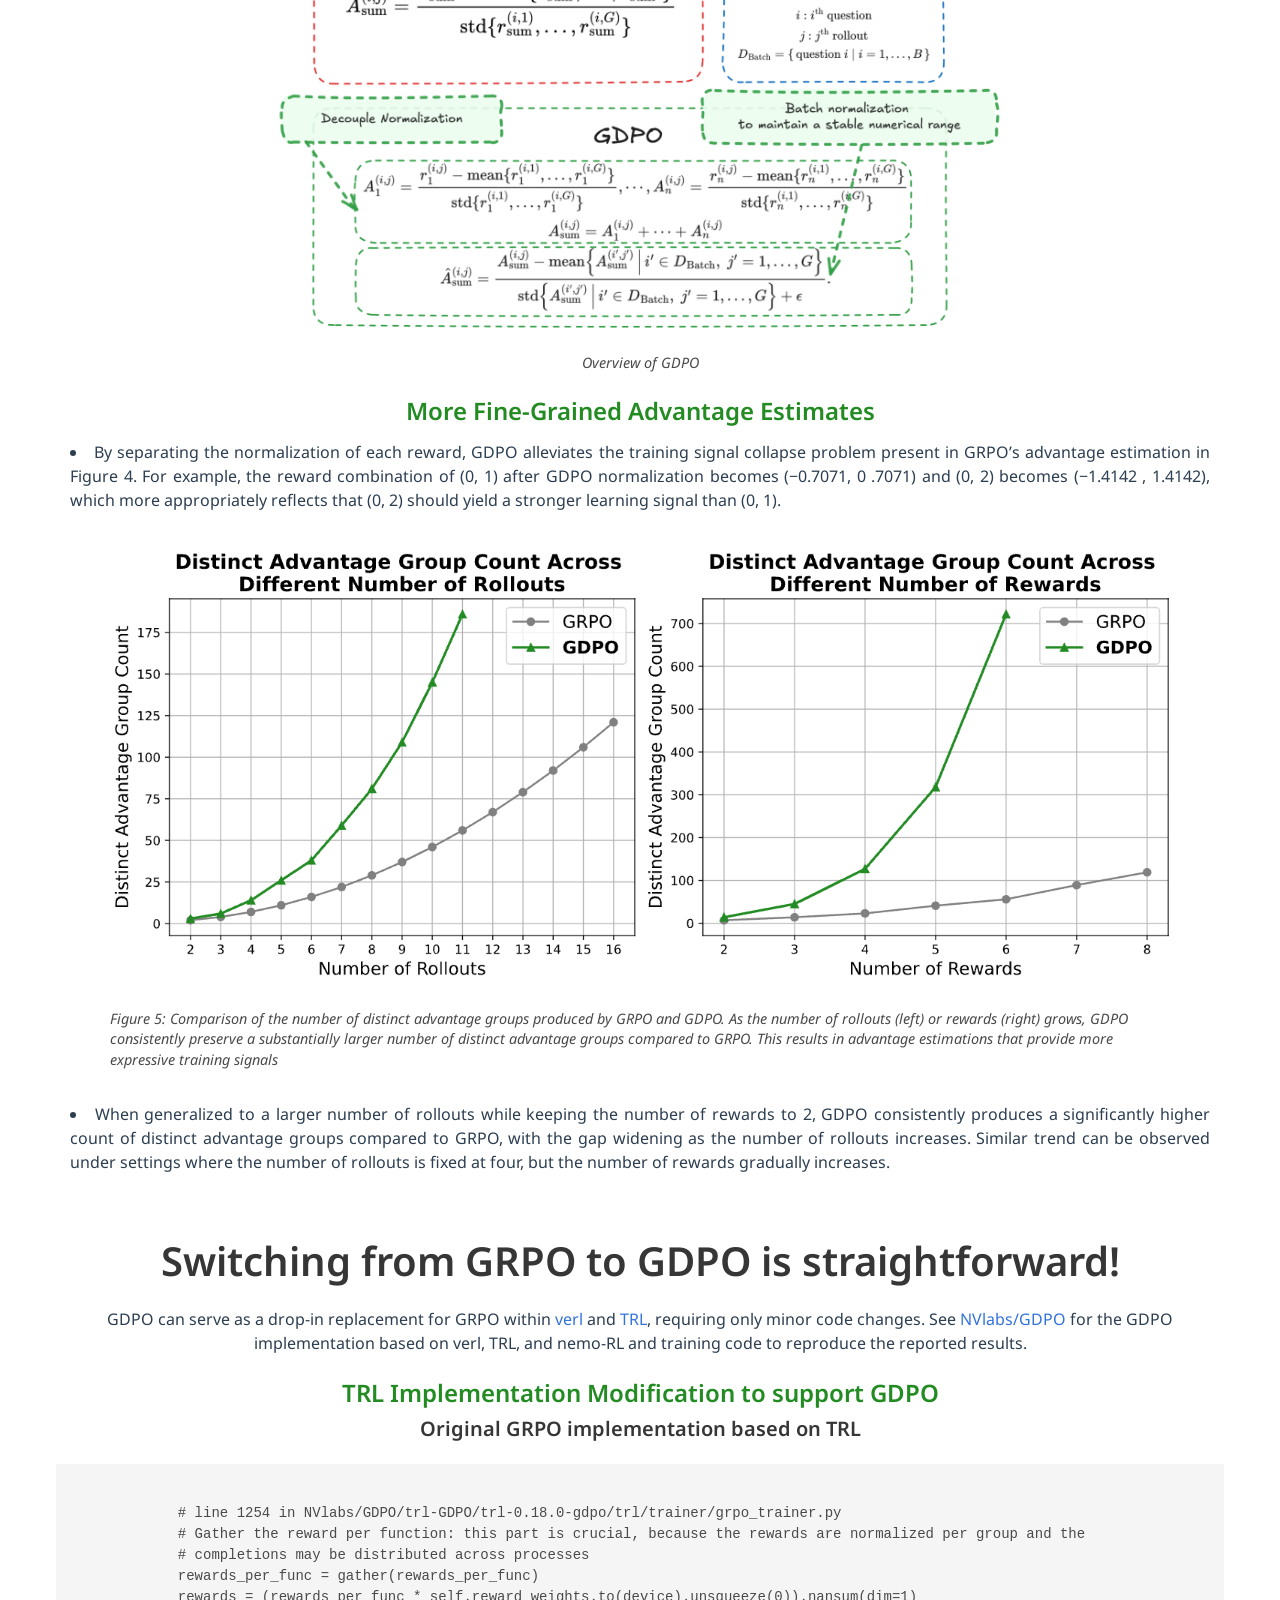
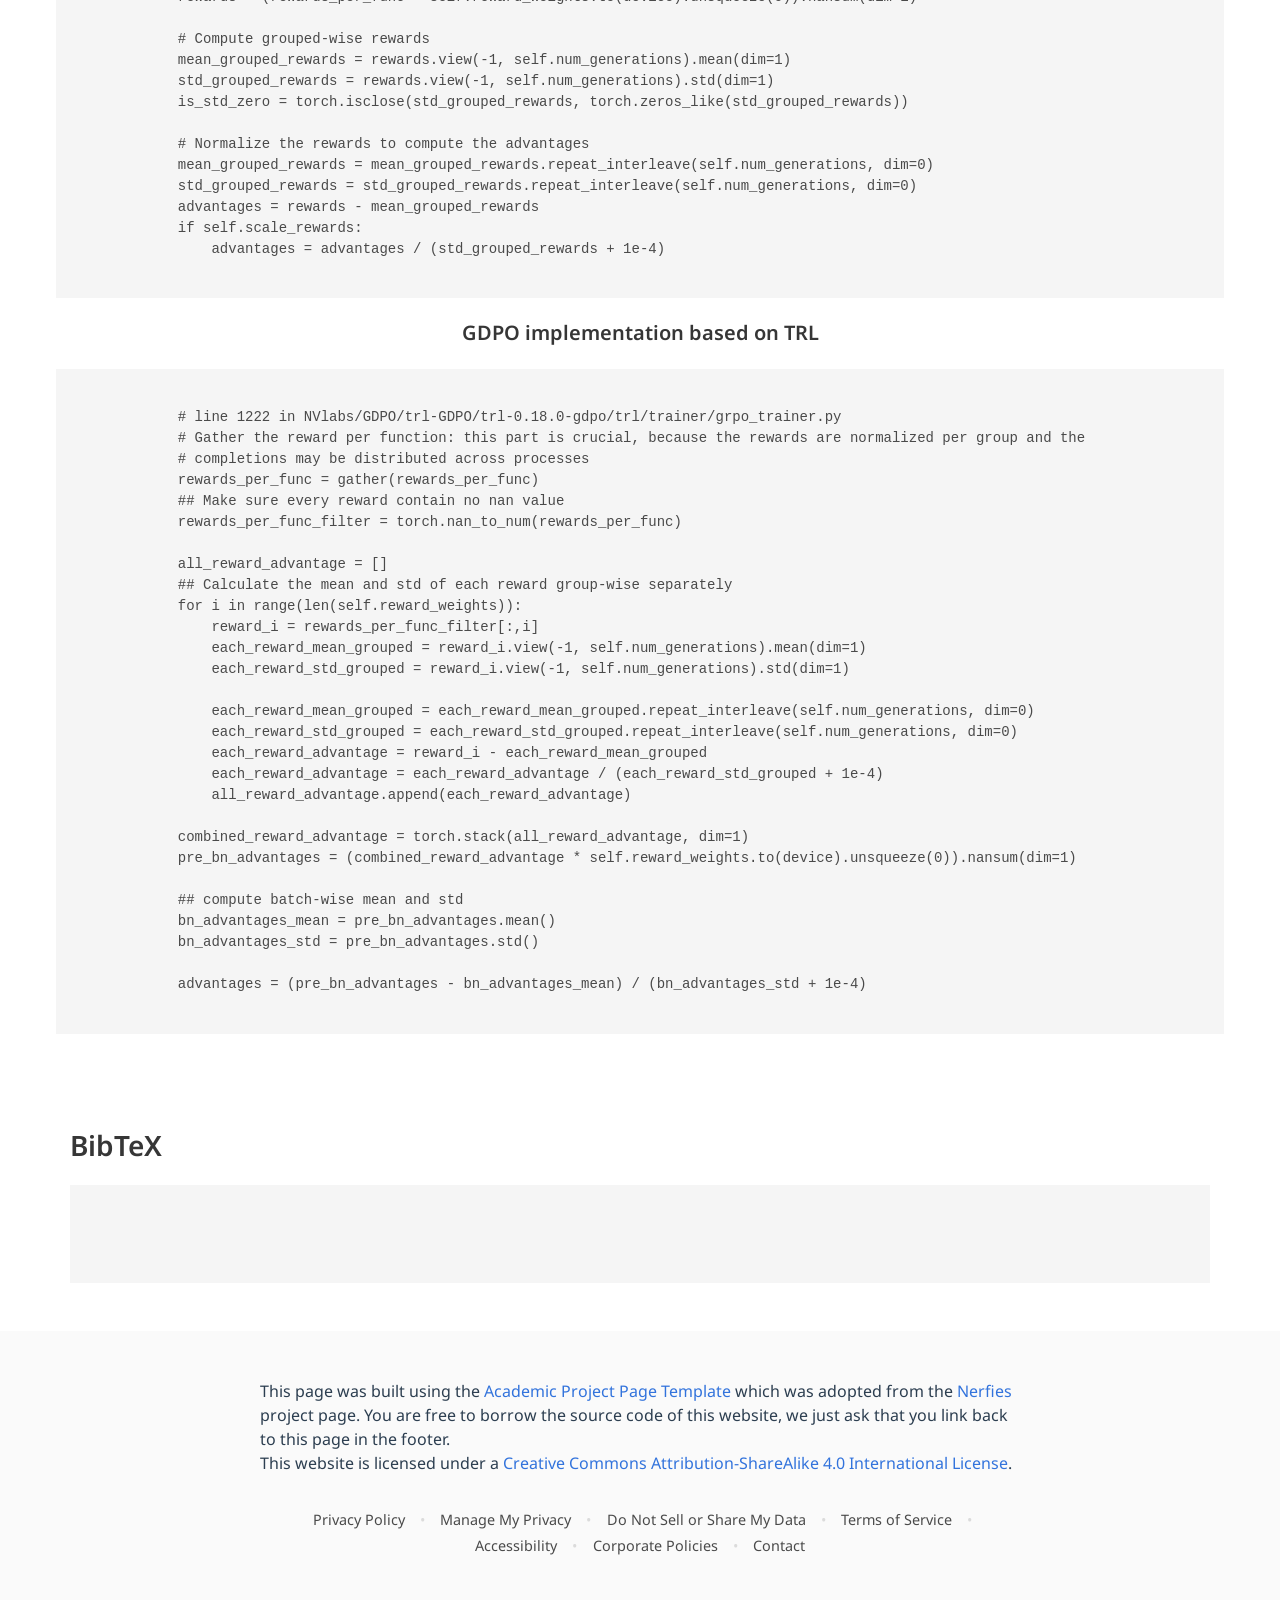
==== commit ce33d793: "." ====
--- a/index.html
+++ b/index.html
@@ -262,7 +262,7 @@
 </head>
 <body>
 
-  <section class="hero" style="margin-bottom: -30px;">
+  <section class="hero" style="margin-bottom: -10px;">
     <div class="hero-body" style="padding: 1rem 1.5rem;">
       <div class="container is-max-desktop">
         <div class="columns is-centered">
@@ -390,6 +390,7 @@
 
 
 <section class="section hero is-light" style="padding: 1rem 1.5rem; margin-top: 0px;">
+  <br>
   <div class="container is-max-desktop">
     <div class="columns is-centered has-text-centered">
       <div class="column is-four-fifths">
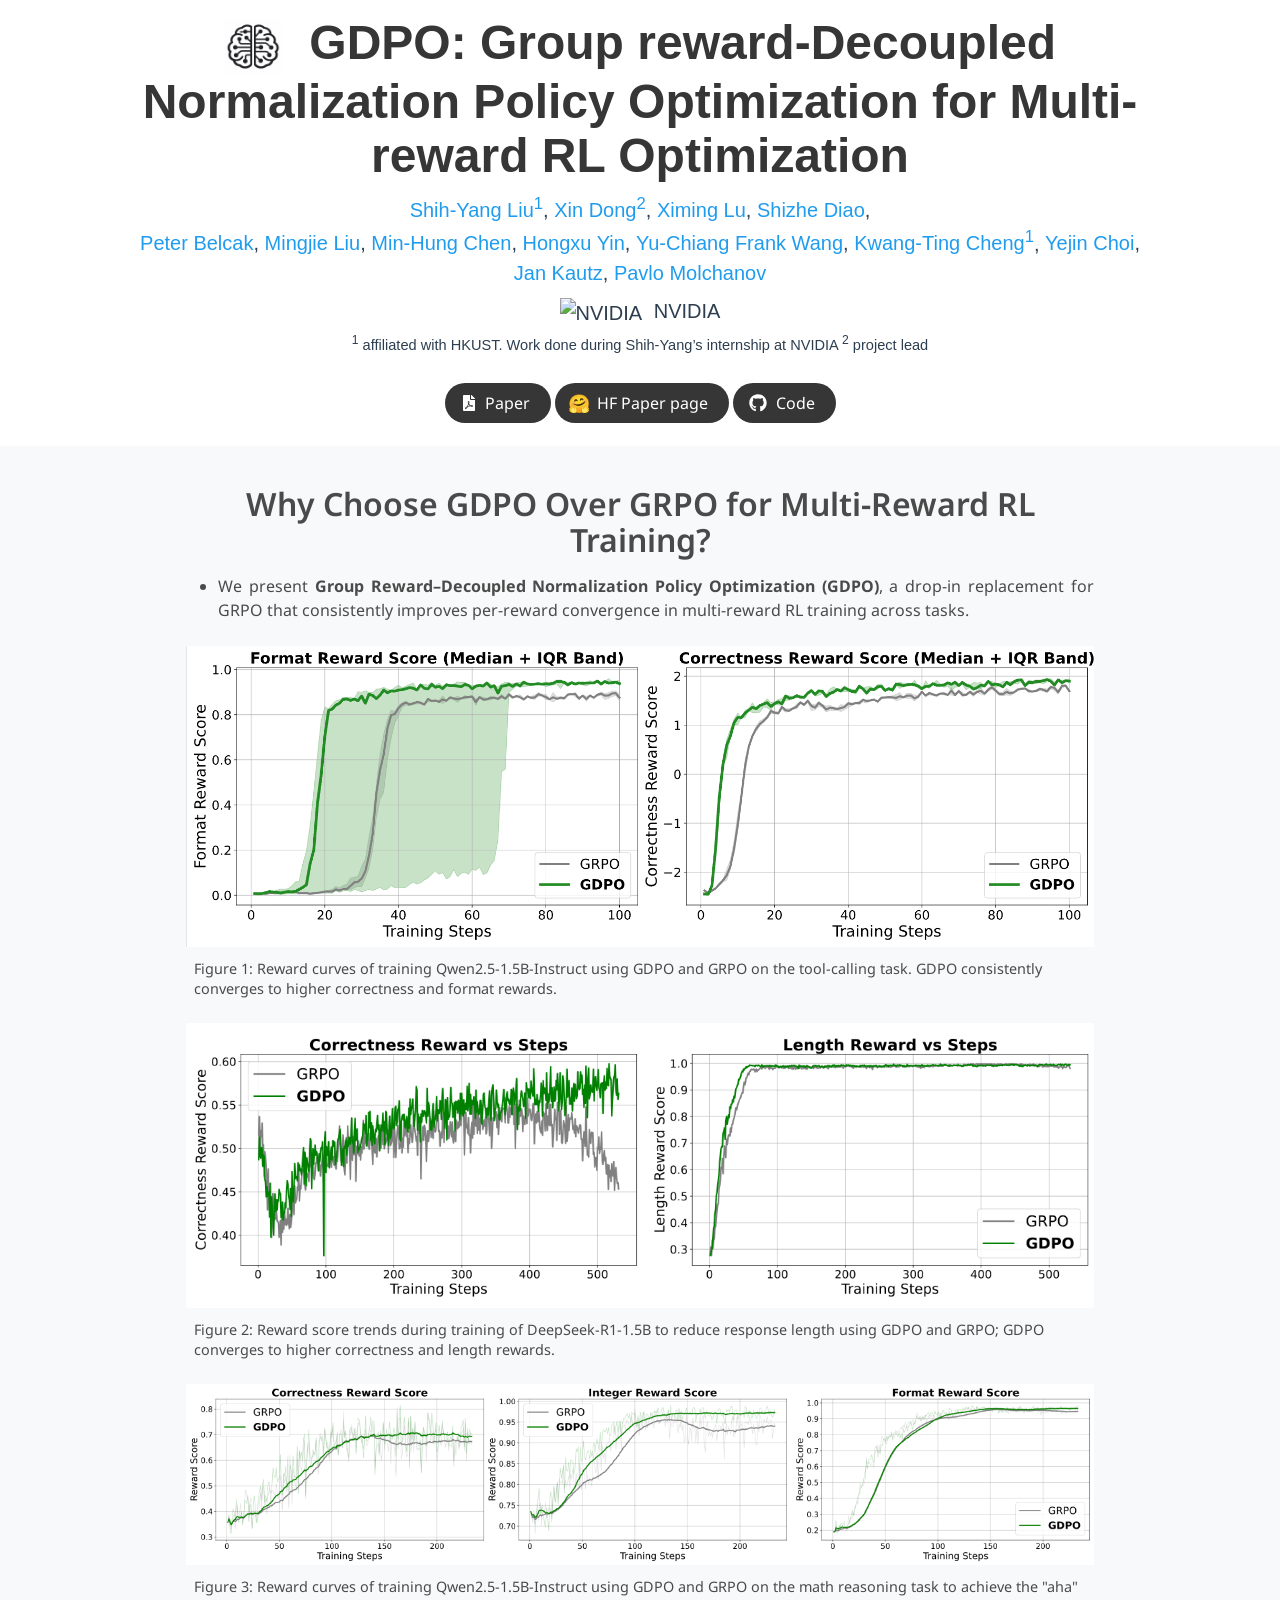
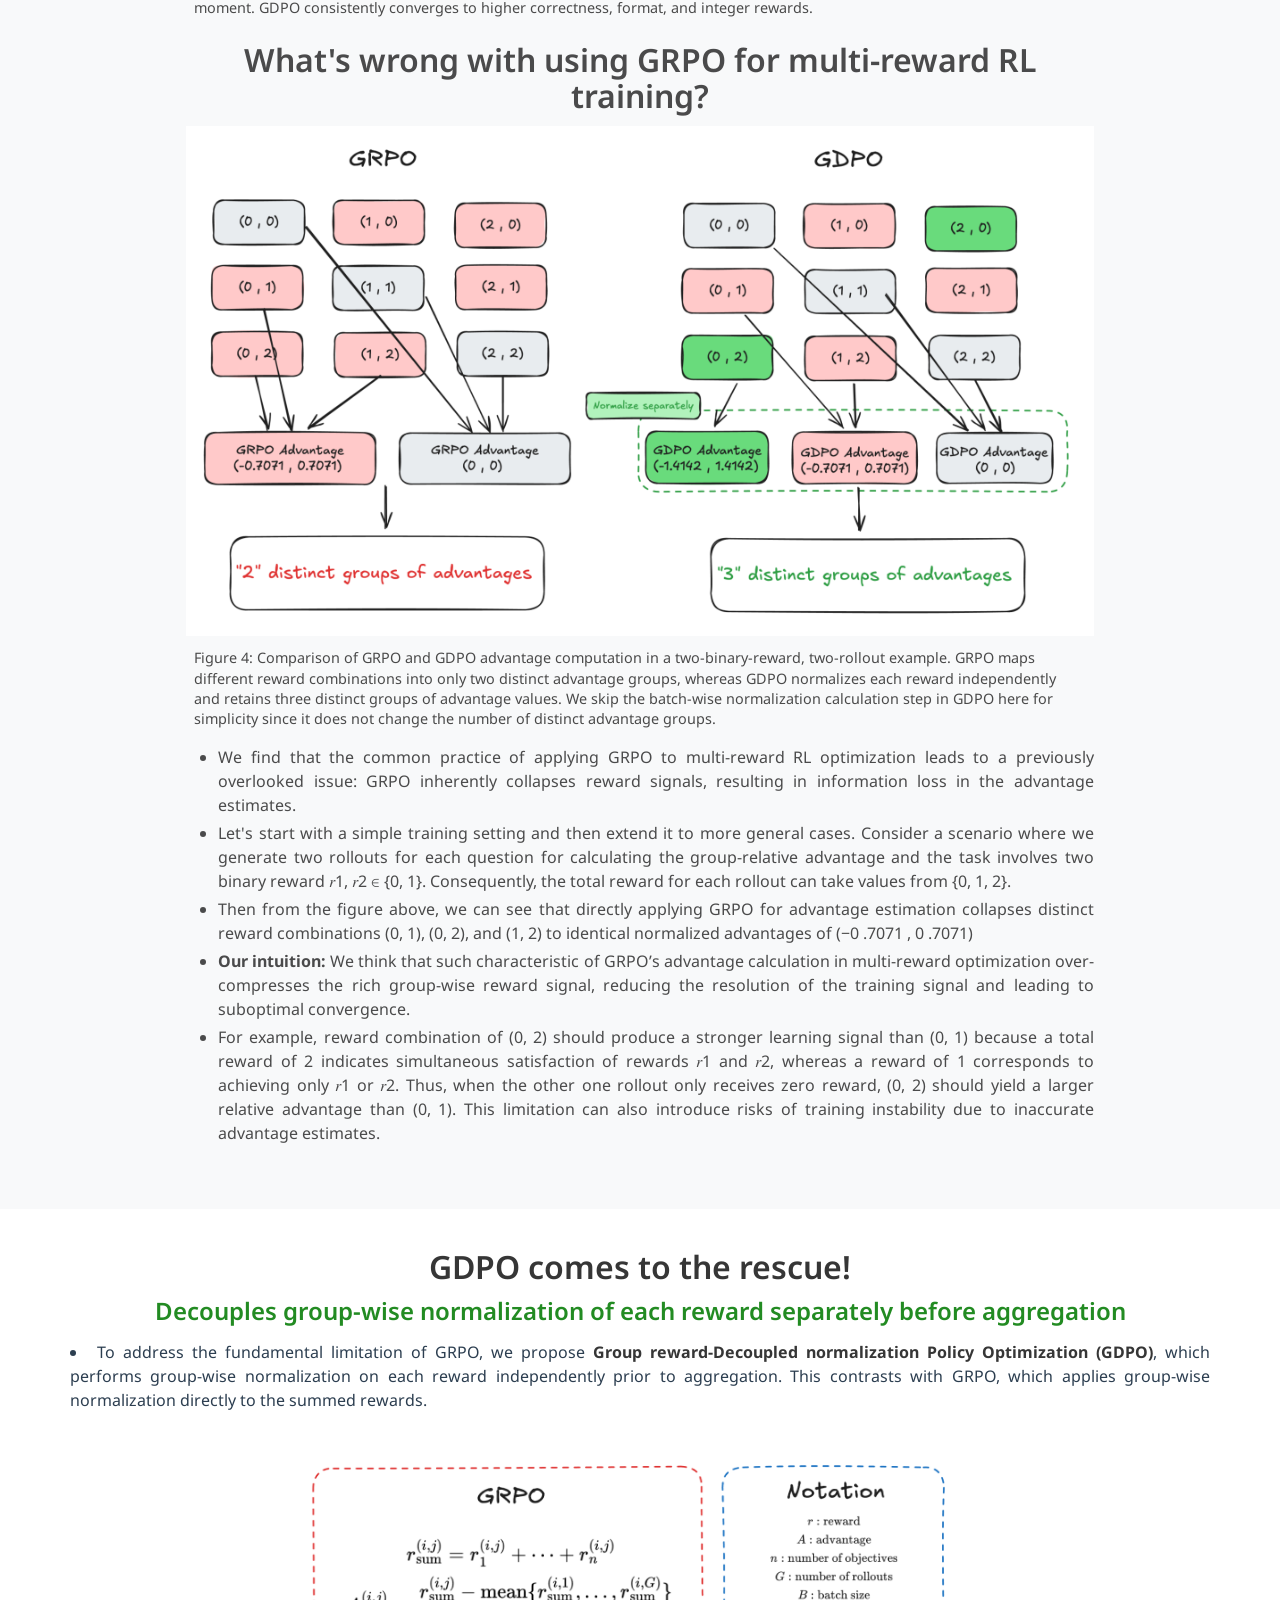
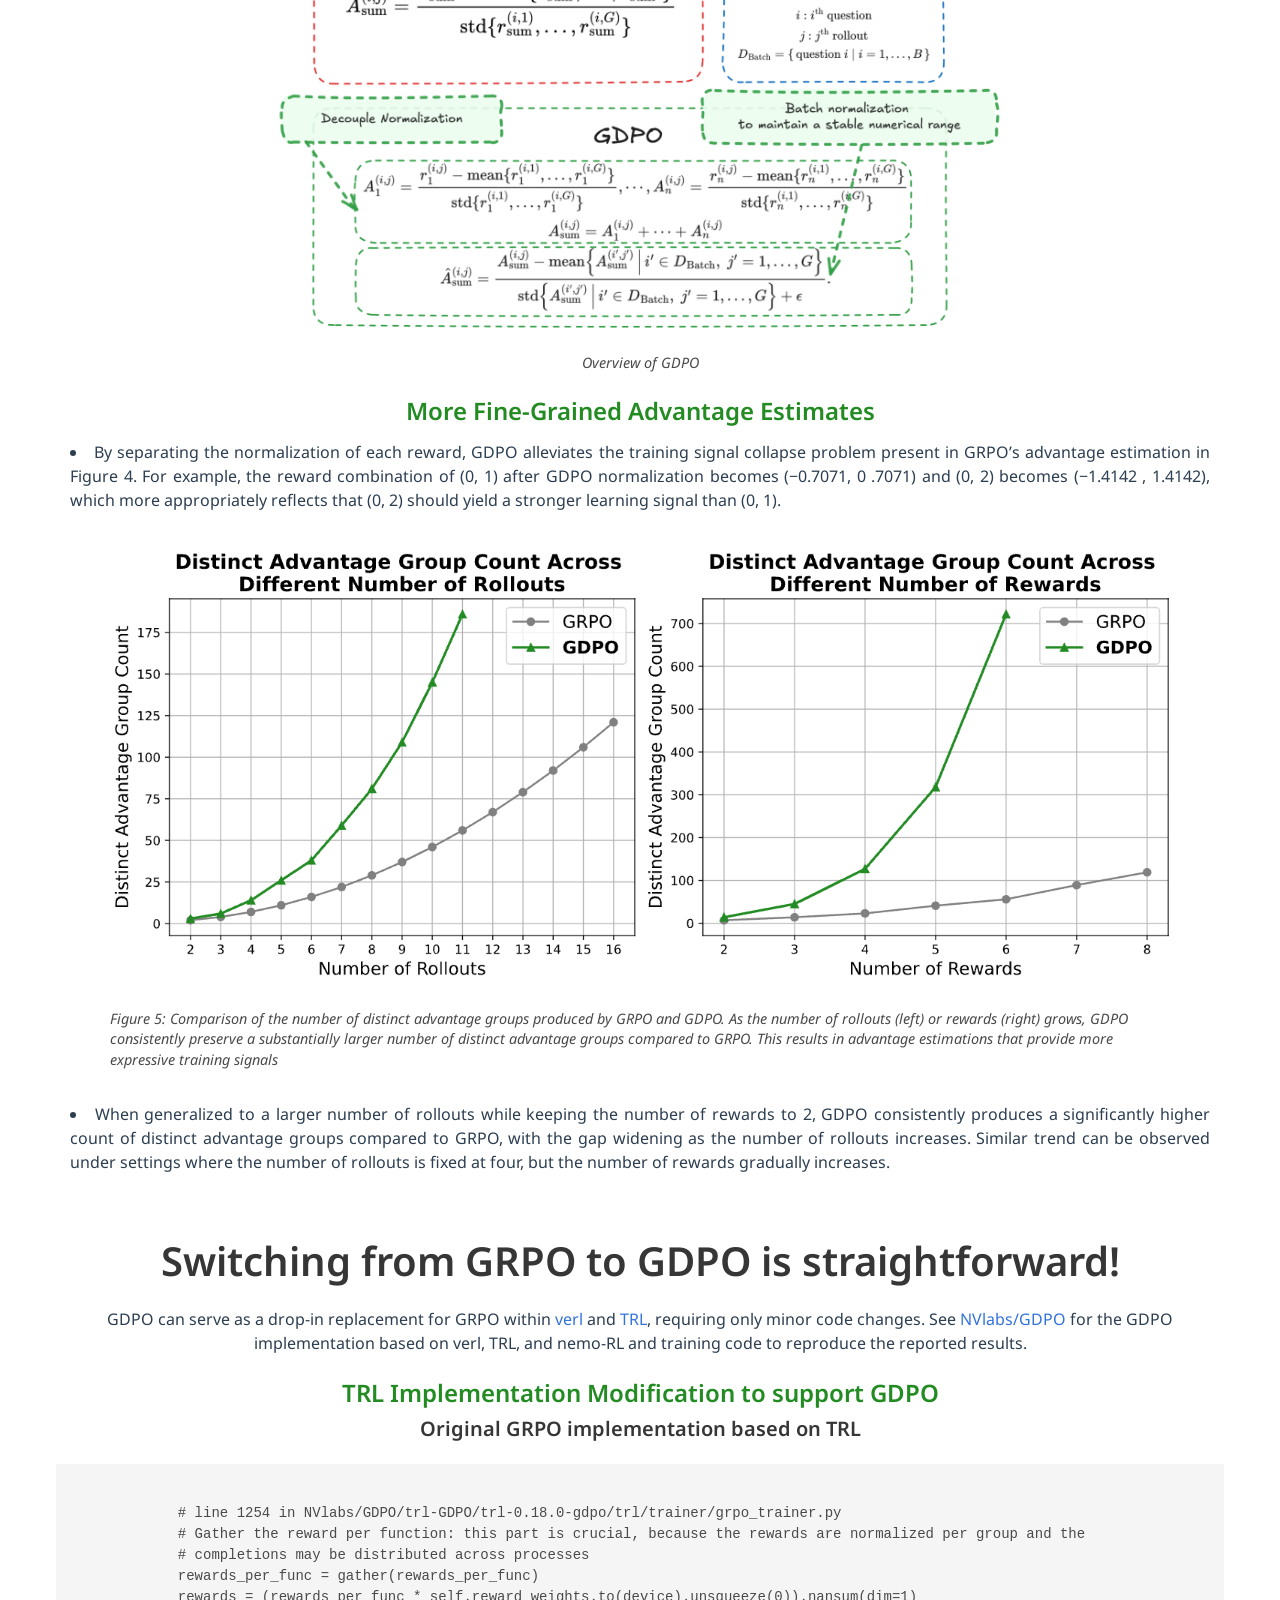
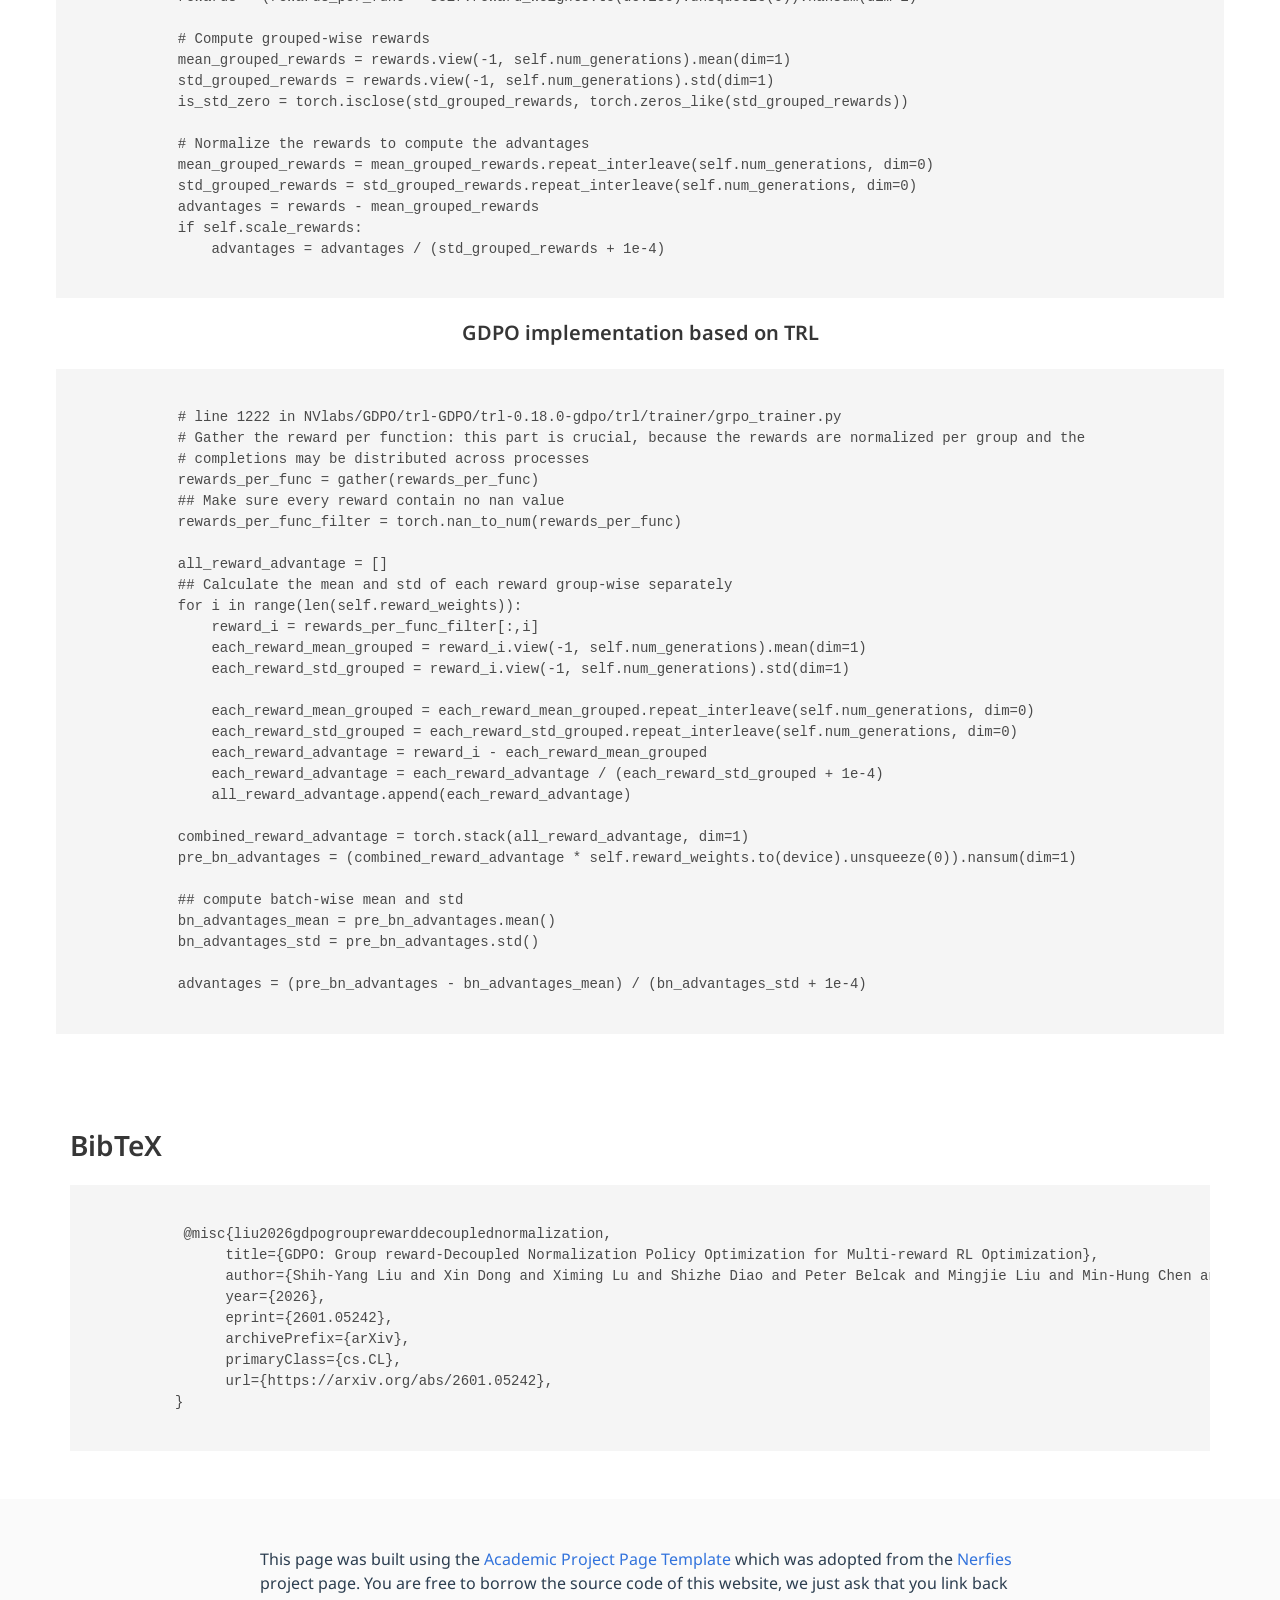
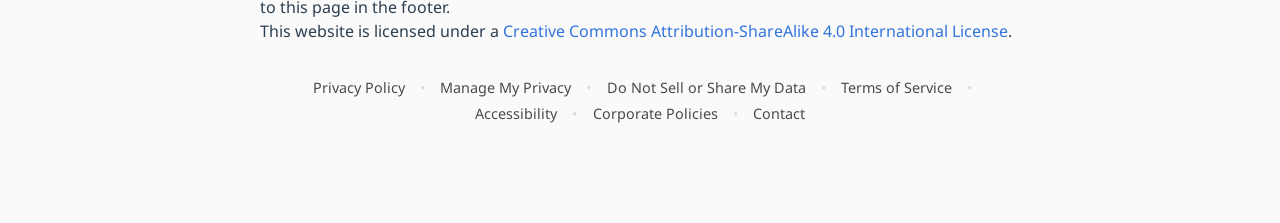
==== commit 5db90d81: "Update index.html" ====
--- a/index.html
+++ b/index.html
@@ -316,7 +316,7 @@
                     <div class="publication-links">
                          <!-- Arxiv PDF link -->
                       <span class="link-block">
-                        <a href="" target="_blank"
+                        <a href="https://arxiv.org/abs/2601.05242" target="_blank"
                         class="external-link button is-normal is-rounded is-dark">
                         <span class="icon">
                           <i class="fas fa-file-pdf"></i>
@@ -669,7 +669,15 @@
     <div class="container is-max-desktop content">
       <h2 class="title">BibTeX</h2>
       <pre><code>
- 
+           @misc{liu2026gdpogrouprewarddecouplednormalization,
+                title={GDPO: Group reward-Decoupled Normalization Policy Optimization for Multi-reward RL Optimization}, 
+                author={Shih-Yang Liu and Xin Dong and Ximing Lu and Shizhe Diao and Peter Belcak and Mingjie Liu and Min-Hung Chen and Hongxu Yin and Yu-Chiang Frank Wang and Kwang-Ting Cheng and Yejin Choi and Jan Kautz and Pavlo Molchanov},
+                year={2026},
+                eprint={2601.05242},
+                archivePrefix={arXiv},
+                primaryClass={cs.CL},
+                url={https://arxiv.org/abs/2601.05242}, 
+          }
       </code></pre>
     </div>
 </section>
